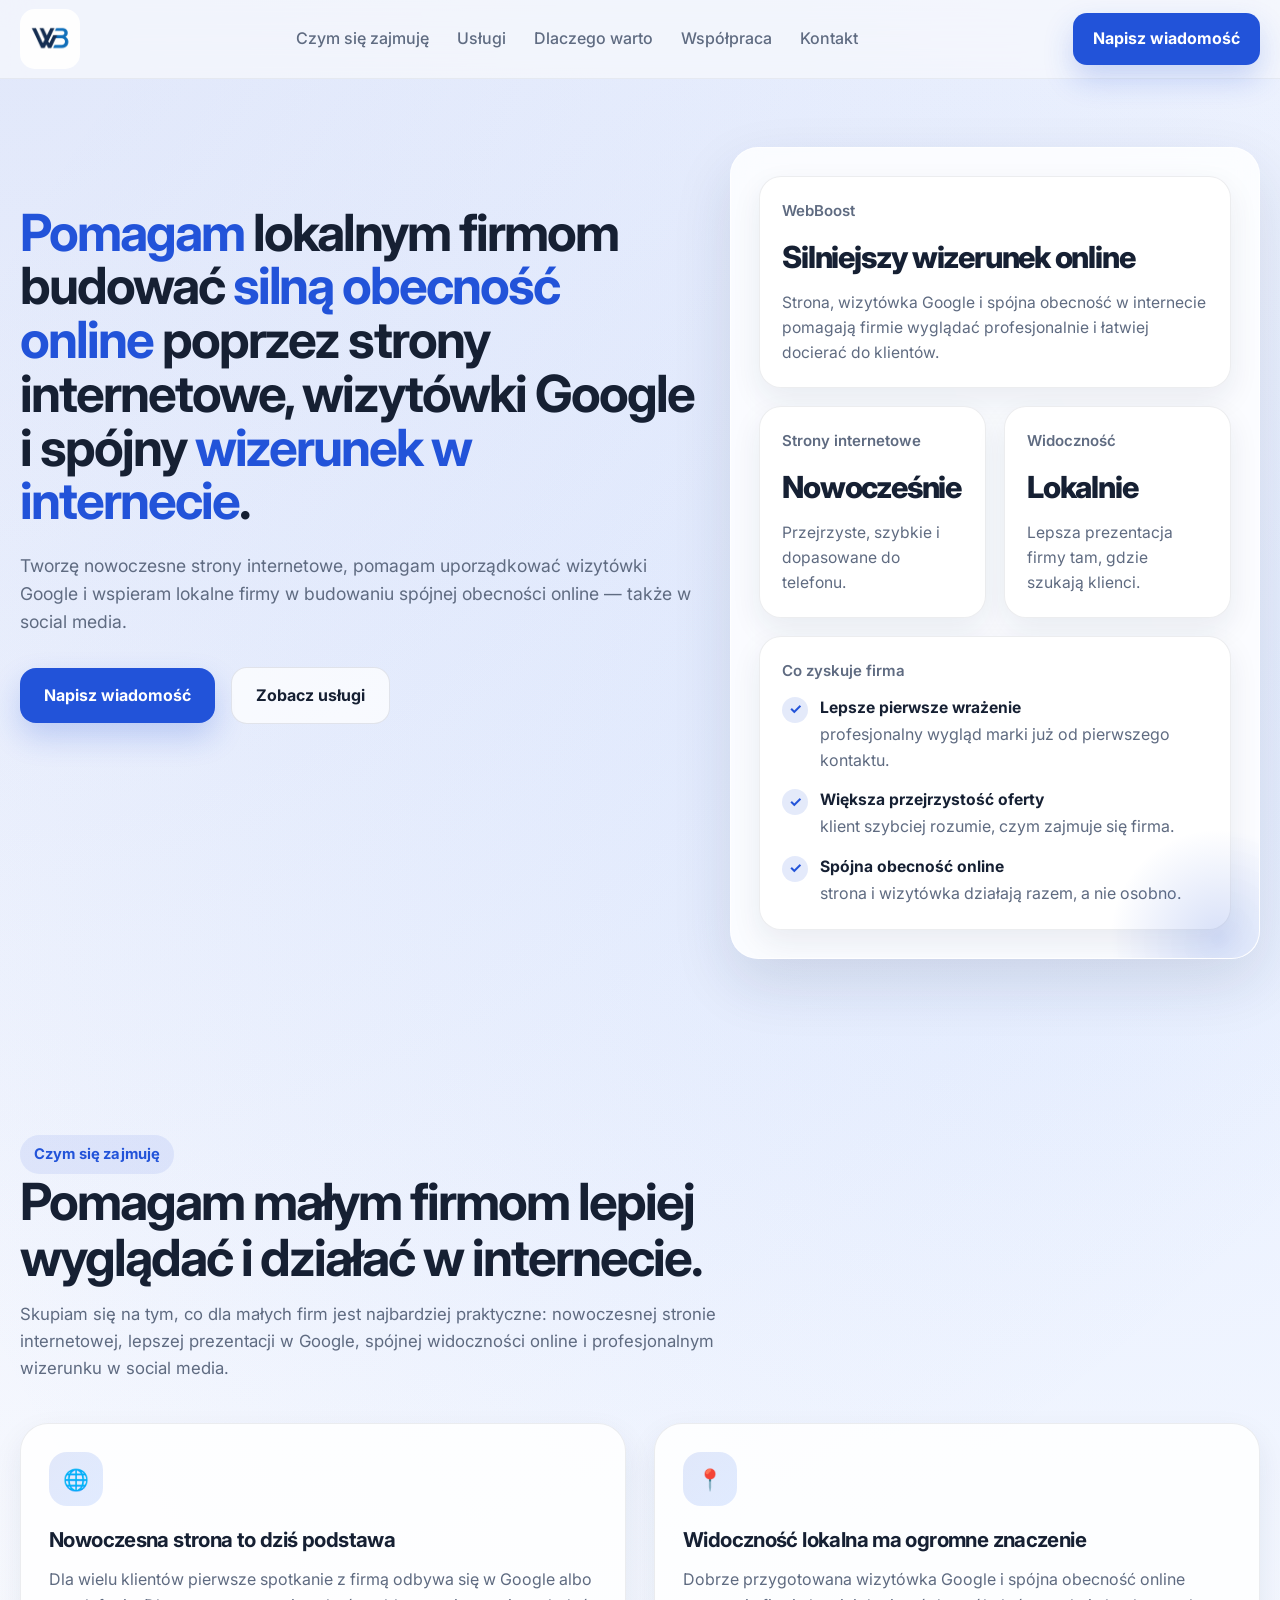
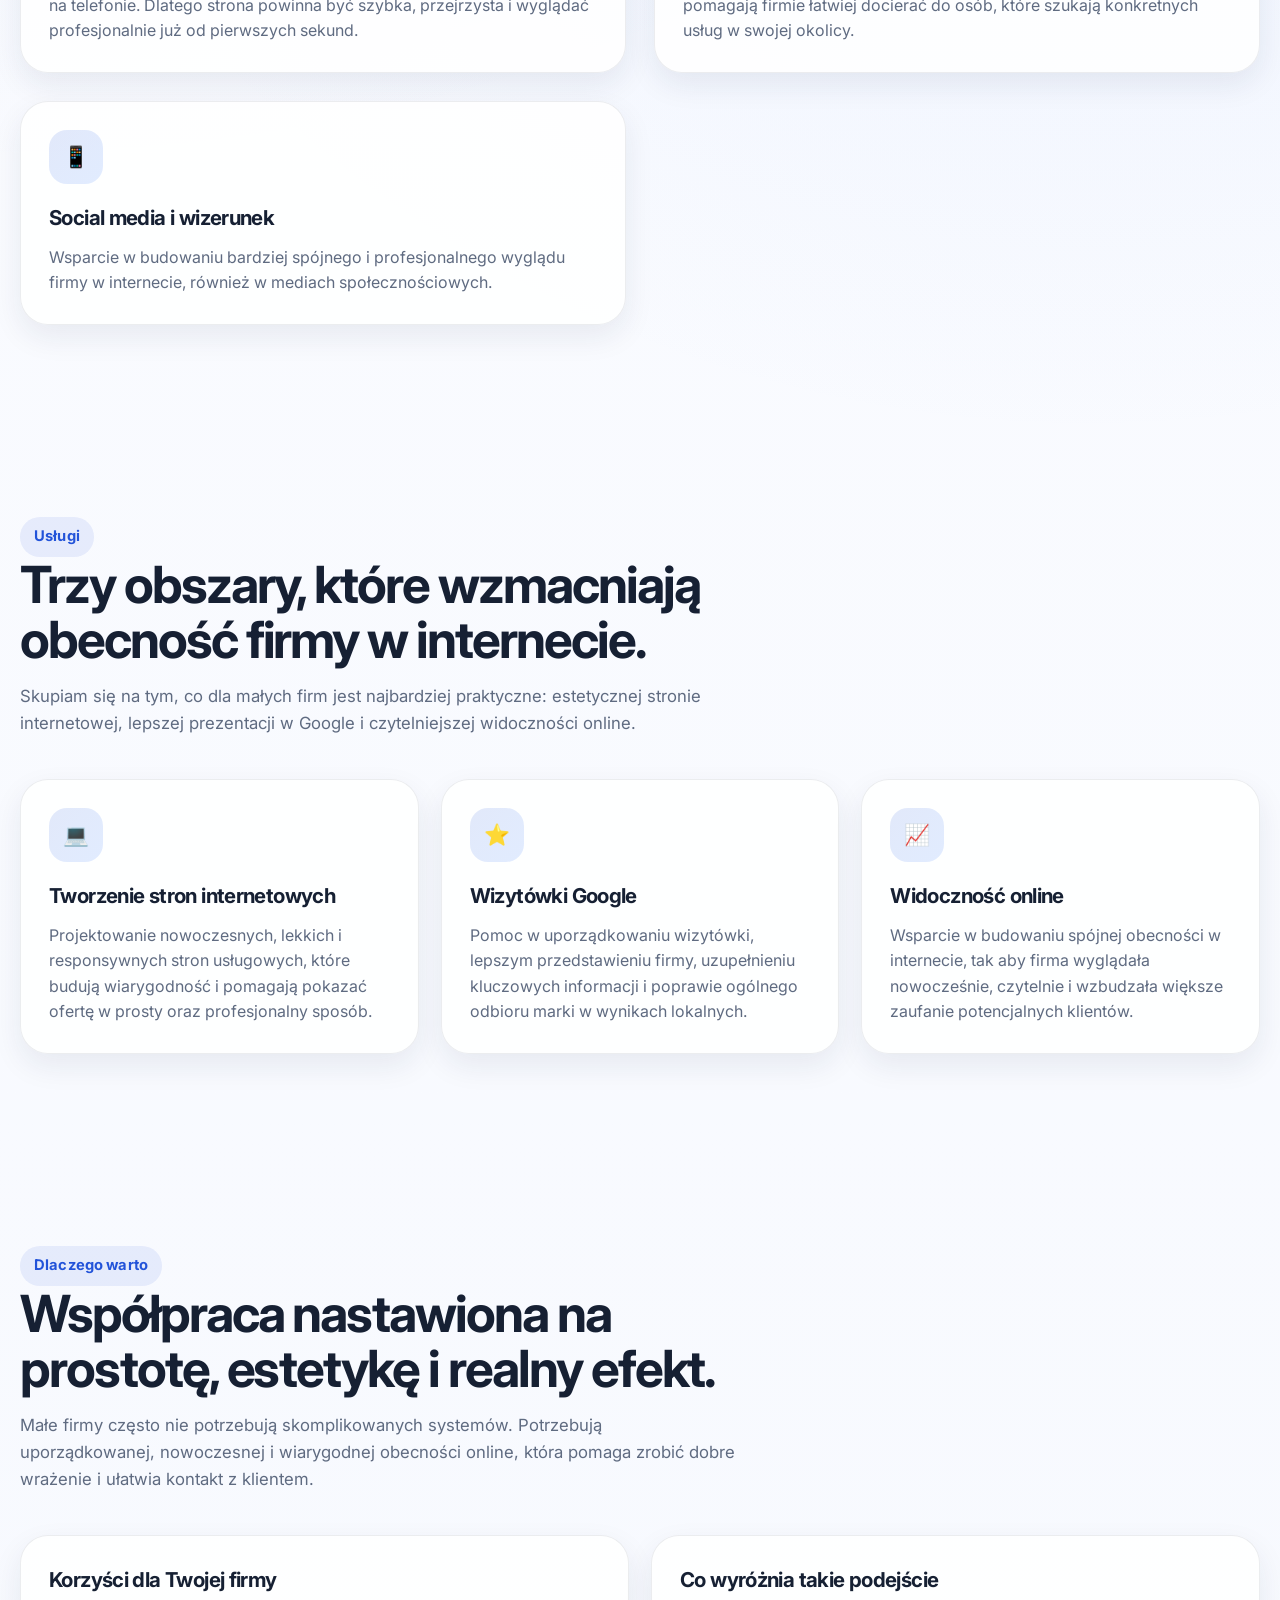
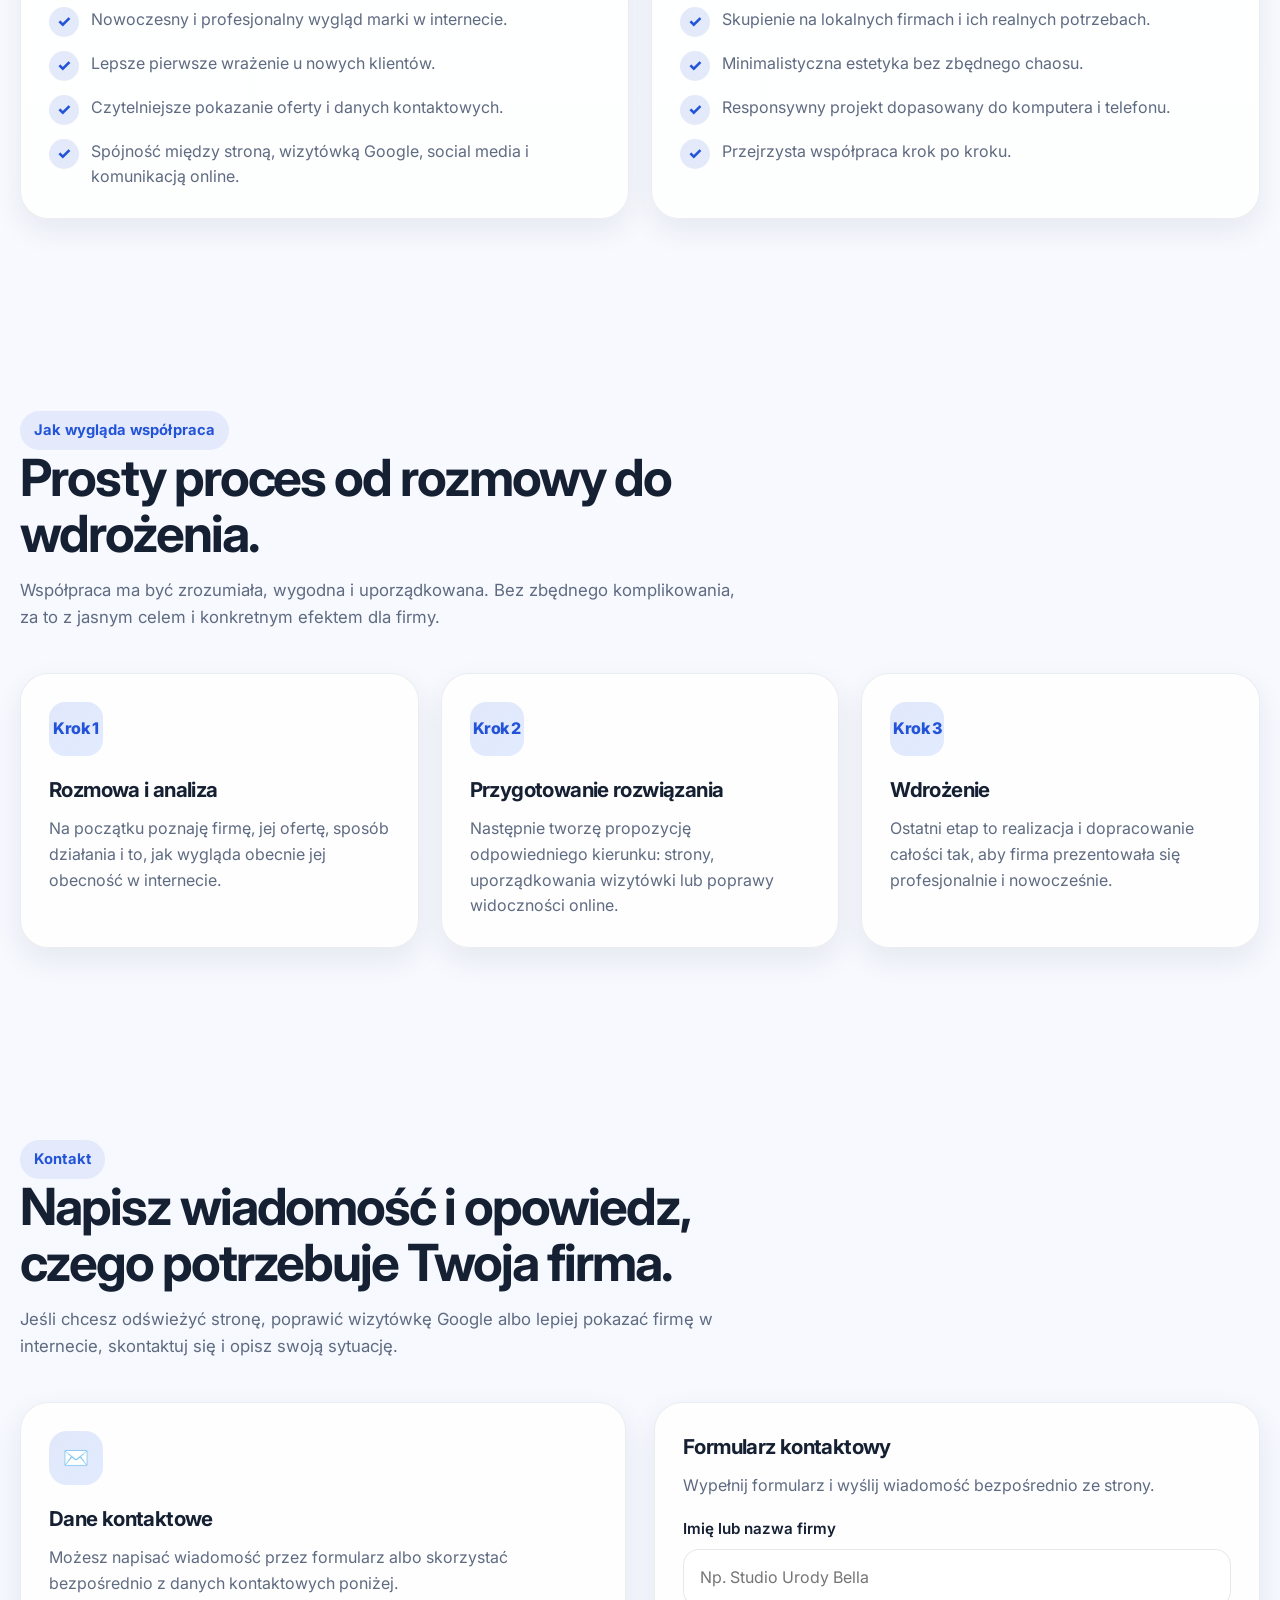
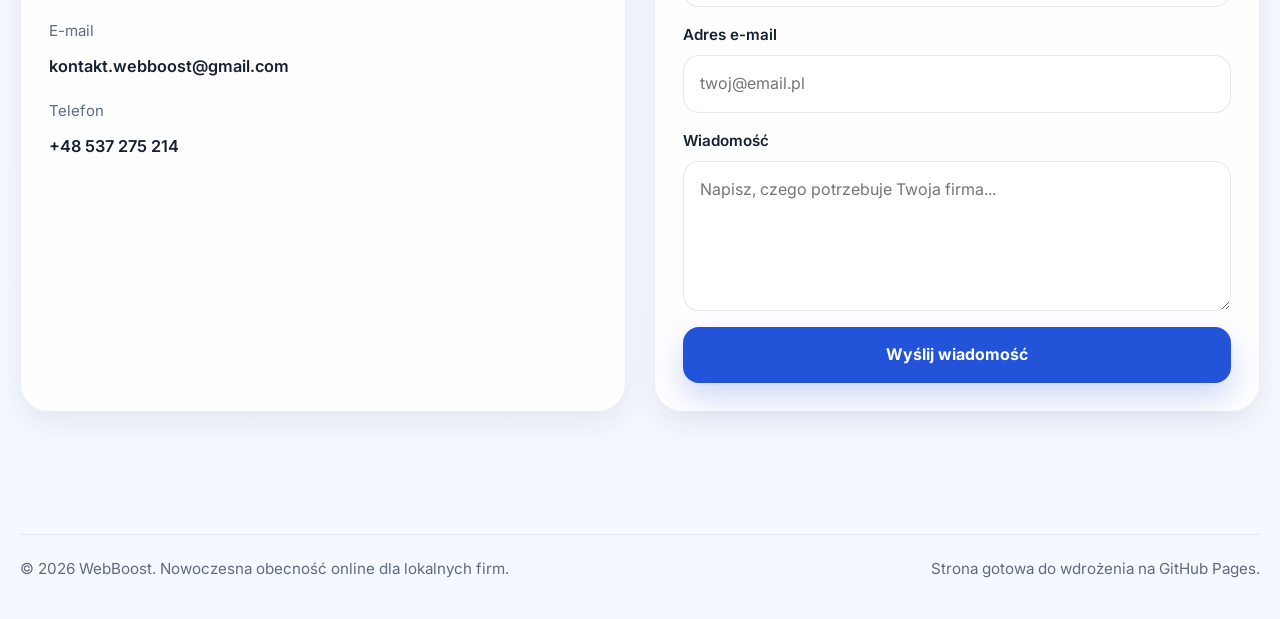
==== index.html @ f1f306ba "Update index.html" ====
<!DOCTYPE html>
<html lang="pl">
<head>
  <meta charset="UTF-8" />
  <meta name="viewport" content="width=device-width, initial-scale=1.0" />
  <title>WebBoost — Strony internetowe i widoczność online</title>
  <meta
    name="description"
    content="WebBoost pomaga lokalnym firmom rozwijać się w internecie poprzez nowoczesne strony internetowe, lepsze wizytówki Google i większą widoczność online."
  />
  <link rel="preconnect" href="https://fonts.googleapis.com" />
  <link rel="preconnect" href="https://fonts.gstatic.com" crossorigin />
  <link
    href="https://fonts.googleapis.com/css2?family=Inter:wght@400;500;600;700;800&display=swap"
    rel="stylesheet"
  />
  <style>
    :root {
      --bg: #f7f9fc;
      --bg-soft: #eef4ff;
      --surface: rgba(255, 255, 255, 0.82);
      --surface-strong: #ffffff;
      --text: #162033;
      --text-soft: #5f6b81;
      --primary: #2253d9;
      --primary-hover: #193fb0;
      --secondary: #e7efff;
      --line: rgba(21, 33, 58, 0.1);
      --shadow: 0 24px 60px rgba(27, 42, 76, 0.12);
      --shadow-soft: 0 12px 30px rgba(27, 42, 76, 0.08);
      --radius-xl: 28px;
      --radius-lg: 22px;
      --radius-md: 16px;
      --container: 1350px;
      --transition: 0.28s ease;
    }

    * {
      box-sizing: border-box;
      margin: 0;
      padding: 0;
    }

    html {
      scroll-behavior: smooth;
    }

    body {
      font-family: "Inter", sans-serif;
      background:
        radial-gradient(circle at top left, rgba(34, 83, 217, 0.12), transparent 32%),
        radial-gradient(circle at 85% 15%, rgba(88, 145, 255, 0.12), transparent 26%),
        linear-gradient(180deg, #fbfcff 0%, #f5f8fe 100%);
      color: var(--text);
      line-height: 1.6;
      overflow-x: hidden;
    }

    img {
      max-width: 100%;
      display: block;
    }

    a {
      text-decoration: none;
      color: inherit;
    }

    button,
    input,
    textarea {
      font: inherit;
    }

    .container {
      width: min(calc(100% - 40px), var(--container));
      margin: 0 auto;
    }

    .section {
      padding: 96px 0;
    }

    .section-header {
      max-width: 760px;
      margin-bottom: 42px;
    }

    .eyebrow {
      display: inline-flex;
      align-items: center;
      gap: 10px;
      padding: 8px 14px;
      border-radius: 999px;
      background: rgba(34, 83, 217, 0.09);
      color: var(--primary);
      font-size: 0.92rem;
      font-weight: 700;
      letter-spacing: 0.01em;
    }

    .section-title {
      font-size: clamp(2rem, 4vw, 3.2rem);
      line-height: 1.08;
      letter-spacing: -0.04em;
      margin-bottom: 16px;
    }

    .section-description {
      font-size: 1.05rem;
      color: var(--text-soft);
      max-width: 720px;
    }

    .site-header {
      position: sticky;
      top: 0;
      z-index: 40;
      backdrop-filter: blur(18px);
      background: rgba(247, 249, 252, 0.72);
      border-bottom: 1px solid rgba(21, 33, 58, 0.06);
    }

    .nav {
      min-height: 78px;
      display: flex;
      align-items: center;
      justify-content: space-between;
      gap: 18px;
    }

    .brand {
      display: inline-flex;
      align-items: center;
      gap: 12px;
      font-weight: 800;
      font-size: 1.08rem;
      letter-spacing: -0.03em;
    }

    .brand-mark {
      width: 42px;
      height: 42px;
      border-radius: 14px;
      display: grid;
      place-items: center;
      color: white;
      background: linear-gradient(135deg, #2253d9, #5e95ff);
      box-shadow: 0 14px 26px rgba(34, 83, 217, 0.24);
      font-weight: 800;
    }

    .nav-links {
      display: flex;
      align-items: center;
      gap: 28px;
      color: var(--text-soft);
      font-weight: 500;
    }

    .nav-links a {
      transition: color var(--transition);
    }

    .nav-links a:hover {
      color: var(--text);
    }

    .nav-cta {
      display: inline-flex;
      align-items: center;
      justify-content: center;
      padding: 13px 20px;
      border-radius: 14px;
      background: var(--primary);
      color: #fff;
      font-weight: 700;
      box-shadow: 0 14px 30px rgba(34, 83, 217, 0.22);
      transition: transform var(--transition), background var(--transition), box-shadow var(--transition);
    }

    .nav-cta:hover,
    .button:hover {
      background: var(--primary-hover);
      transform: translateY(-2px);
      box-shadow: 0 18px 34px rgba(34, 83, 217, 0.25);
    }

    .hero {
      padding: 68px 0 80px;
    }

    .hero-grid {
      display: grid;
      grid-template-columns: 1.12fr 0.88fr;
      gap: 36px;
      align-items: center;
    }

    .hero-card,
    .glass-card {
      background: var(--surface);
      border: 1px solid rgba(255, 255, 255, 0.7);
      backdrop-filter: blur(14px);
      border-radius: var(--radius-xl);
      box-shadow: var(--shadow);
    }

.hero-content {
  padding: 0;
  display: flex;
  flex-direction: column;
  justify-content: center;
  margin-top: -200px;
  position: relative;
  z-index: 2;
}
.hero-content > * {
  margin-bottom: 24px;
}

.hero-content > *:last-child {
  margin-bottom: 0;
}
    .hero-title {
  font-size: clamp(2.2rem, 4vw, 3.8rem);
  line-height: 1.05;
  letter-spacing: -0.04em;
    }

    .hero-text {
      
      font-size: 1.1rem;
      color: var(--text-soft);
      max-width: 700px;
      margin-bottom: 30px;
    }

    .hero-actions {
      display: flex;
      align-items: center;
      gap: 16px;
      flex-wrap: wrap;
    }

    .button {
      display: inline-flex;
      align-items: center;
      justify-content: center;
      padding: 15px 24px;
      border-radius: 16px;
      border: none;
      background: var(--primary);
      color: #fff;
      font-weight: 700;
      cursor: pointer;
      transition: transform var(--transition), background var(--transition), box-shadow var(--transition);
      box-shadow: 0 14px 30px rgba(34, 83, 217, 0.22);
    }

    .button-secondary {
      background: rgba(255, 255, 255, 0.72);
      color: var(--text);
      border: 1px solid var(--line);
      box-shadow: none;
    }

    .button-secondary:hover {
      transform: translateY(-2px);
      border-color: rgba(34, 83, 217, 0.22);
      background: #fff;
    }

    .hero-panel {
      padding: 28px;
      position: relative;
      overflow: hidden;
    }

    .hero-panel::before {
      content: "";
      position: absolute;
      inset: auto -70px -90px auto;
      width: 220px;
      height: 220px;
      background: radial-gradient(circle, rgba(34, 83, 217, 0.18), transparent 70%);
      pointer-events: none;
    }

    .dashboard {
      display: grid;
      gap: 18px;
    }

    .mini-card {
      background: var(--surface-strong);
      border: 1px solid rgba(21, 33, 58, 0.08);
      border-radius: var(--radius-lg);
      padding: 22px;
      box-shadow: var(--shadow-soft);
    }

    .mini-card-title {
      font-size: 0.94rem;
      color: var(--text-soft);
      margin-bottom: 10px;
      font-weight: 600;
    }

    .mini-card-value {
      font-size: 1.9rem;
      font-weight: 800;
      letter-spacing: -0.04em;
      margin-bottom: 8px;
    }

    .mini-card-text {
      color: var(--text-soft);
      font-size: 0.98rem;
    }

    .stats-row {
      display: grid;
      grid-template-columns: repeat(2, minmax(0, 1fr));
      gap: 18px;
    }

    .list {
      display: grid;
      gap: 14px;
      margin-top: 12px;
    }

    .list-item {
      display: flex;
      align-items: flex-start;
      gap: 12px;
      color: var(--text-soft);
    }

    .list-item strong {
      display: block;
      color: var(--text);
      font-size: 0.98rem;
      margin-bottom: 2px;
    }

    .tick {
      flex: 0 0 auto;
      width: 26px;
      height: 26px;
      border-radius: 999px;
      background: rgba(34, 83, 217, 0.12);
      display: grid;
      place-items: center;
      color: var(--primary);
      font-size: 0.92rem;
      font-weight: 700;
      margin-top: 2px;
    }

    .about-grid,
    .contact-grid {
      display: grid;
      grid-template-columns: repeat(2, minmax(0, 1fr));
      gap: 28px;
      align-items: stretch;
    }

    .info-card,
    .contact-card,
    .form-card,
    .step-card,
    .service-card,
    .benefit-card {
      background: rgba(255, 255, 255, 0.84);
      border: 1px solid rgba(21, 33, 58, 0.08);
      border-radius: var(--radius-xl);
      padding: 28px;
      box-shadow: var(--shadow-soft);
      transition: transform var(--transition), box-shadow var(--transition), border-color var(--transition);
    }

    .service-card:hover,
    .benefit-card:hover,
    .step-card:hover,
    .info-card:hover,
    .contact-card:hover,
    .form-card:hover {
      transform: translateY(-6px);
      box-shadow: var(--shadow);
      border-color: rgba(34, 83, 217, 0.14);
    }

    .card-title {
      font-size: 1.28rem;
      font-weight: 700;
      letter-spacing: -0.03em;
      margin-bottom: 10px;
    }

    .card-text {
      color: var(--text-soft);
      font-size: 1rem;
    }

    .services-grid,
    .benefits-grid,
    .steps-grid {
      display: grid;
      gap: 22px;
    }

    .services-grid {
      grid-template-columns: repeat(3, minmax(0, 1fr));
    }

    .benefits-grid {
      grid-template-columns: repeat(2, minmax(0, 1fr));
    }

    .steps-grid {
      grid-template-columns: repeat(3, minmax(0, 1fr));
    }

    .icon-badge,
    .step-number {
      width: 54px;
      height: 54px;
      border-radius: 18px;
      display: grid;
      place-items: center;
      margin-bottom: 18px;
      font-size: 1.3rem;
      font-weight: 800;
      color: var(--primary);
      background: linear-gradient(135deg, rgba(34, 83, 217, 0.13), rgba(94, 149, 255, 0.18));
    }

    .step-number {
      border-radius: 16px;
      font-size: 1rem;
      letter-spacing: -0.03em;
    }

    .benefit-list {
      display: grid;
      gap: 14px;
    }

    .benefit-item {
      display: flex;
      gap: 12px;
      align-items: flex-start;
      color: var(--text-soft);
    }

    .benefit-item span {
      width: 30px;
      height: 30px;
      flex: 0 0 auto;
      border-radius: 999px;
      display: grid;
      place-items: center;
      background: rgba(34, 83, 217, 0.12);
      color: var(--primary);
      font-weight: 800;
    }

    .contact-card p + p {
      margin-top: 10px;
    }

    .contact-label {
      color: var(--text-soft);
      font-size: 0.94rem;
      margin-bottom: 4px;
    }

    .contact-value {
      font-size: 1.02rem;
      font-weight: 600;
      word-break: break-word;
    }

    .contact-form {
      display: grid;
      gap: 16px;
      margin-top: 8px;
    }

    .field {
      display: grid;
      gap: 8px;
    }

    .field label {
      font-size: 0.95rem;
      font-weight: 600;
      color: var(--text);
    }

    .field input,
    .field textarea {
      width: 100%;
      border: 1px solid rgba(21, 33, 58, 0.1);
      background: rgba(255, 255, 255, 0.94);
      border-radius: 16px;
      padding: 15px 16px;
      color: var(--text);
      outline: none;
      transition: border-color var(--transition), box-shadow var(--transition), transform var(--transition);
    }

    .field input:focus,
    .field textarea:focus {
      border-color: rgba(34, 83, 217, 0.45);
      box-shadow: 0 0 0 4px rgba(34, 83, 217, 0.1);
    }

    .field textarea {
      min-height: 150px;
      resize: vertical;
    }

    .footer {
      padding: 26px 0 38px;
      color: var(--text-soft);
      font-size: 0.95rem;
    }

    .footer-inner {
      padding-top: 22px;
      border-top: 1px solid rgba(21, 33, 58, 0.08);
      display: flex;
      justify-content: space-between;
      gap: 16px;
      flex-wrap: wrap;
    }

    .reveal {
      opacity: 0;
      transform: translateY(24px);
      transition: opacity 0.7s ease, transform 0.7s ease;
    }

    .reveal.is-visible {
      opacity: 1;
      transform: translateY(0);
    }

    @media (max-width: 1080px) {
      .hero-grid,
      .about-grid,
      .contact-grid,
      .services-grid,
      .benefits-grid,
      .services-grid {
  grid-template-columns: repeat(4, minmax(0, 1fr));
}
      .steps-grid {
        grid-template-columns: 1fr;
      }

      .hero-content {
        padding-right: 0;
      }

      .hero {
        padding-top: 42px;
      }
    }

    @media (max-width: 820px) {
      .section {
        padding: 76px 0;
      }

      .nav {
        min-height: auto;
        padding: 18px 0;
        flex-wrap: wrap;
      }

      .nav-links {
        width: 100%;
        justify-content: center;
        gap: 16px;
        flex-wrap: wrap;
        font-size: 0.95rem;
      }

      .nav-cta {
        width: 100%;
      }

      .stats-row {
        grid-template-columns: 1fr;
      }

      .hero-title {
        font-size: clamp(2.4rem, 10vw, 3.5rem);
      }
    }
.accent-word {
  color: var(--primary);
}
  @media (max-width: 820px) {
  .section {
    padding: 76px 0;
  }

  .site-header {
    backdrop-filter: blur(14px);
    background: rgba(247, 249, 252, 0.9);
  }

  .nav {
    min-height: 64px;
    padding: 10px 0;
    flex-wrap: nowrap;
  }

  .brand {
    font-size: 1rem;
  }

  .brand-mark {
    width: 38px;
    height: 38px;
    border-radius: 12px;
  }

  .nav-links {
    display: none;
  }

  .nav-cta {
    width: auto;
    padding: 10px 14px;
    font-size: 0.92rem;
    border-radius: 12px;
    white-space: nowrap;
  }

  .hero {
    padding-top: 28px;
  }

  .hero-content {
    margin-top: 0;
    padding-top: 0;
  }

  .stats-row {
    grid-template-columns: 1fr;
  }

  .hero-title {
    font-size: clamp(2.2rem, 9vw, 3.2rem);
    line-height: 1.1;
  }

    }
   @media (max-width: 560px) {
  .container {
    width: min(calc(100% - 24px), var(--container));
  }

  .section {
    padding: 64px 0;
  }

  .site-header {
    position: sticky;
    top: 0;
  }

  .nav {
    min-height: 58px;
    padding: 8px 0;
  }

  .brand span:last-child {
    font-size: 0.98rem;
  }

  .nav-cta {
    padding: 9px 12px;
    font-size: 0.88rem;
  }

  .hero {
    padding-top: 32px;
  }

  .hero-content {
    margin-top: 0;
    padding-top: 0;
  }

  .hero-title {
    margin-top: 0;
  }

  .hero-actions {
    flex-direction: column;
    align-items: stretch;
  }

  .button,
  .button-secondary {
    width: 100%;
  }

  .hero-panel,
  .service-card,
  .benefit-card,
  .step-card,
  .info-card,
  .contact-card,
  .form-card {
    padding: 22px;
  }

  .section-title {
    font-size: 1.8rem;
  }

  .hero-text {
    font-size: 1rem;
  }

  .accent-word {
    color: #2253D9;
  }
}
.brand-logo{
  border-radius: 15px;
  height:60px;
  width:auto;
  display:block;
}
  </style>
</head>
<body>
  <header class="site-header">
    <div class="container nav">
      <a href="#top" class="brand" aria-label="WebBoost strona główna">
  <img src="LOGOSSS.png" alt="WebBoost logo" class="brand-logo">
</a>

      <nav class="nav-links" aria-label="Główna nawigacja">
        <a href="#o-mnie">Czym się zajmuję</a>
        <a href="#uslugi">Usługi</a>
        <a href="#dlaczego">Dlaczego warto</a>
        <a href="#wspolpraca">Współpraca</a>
        <a href="#kontakt">Kontakt</a>
      </nav>

      <a href="#kontakt" class="nav-cta">Napisz wiadomość</a>
    </div>
  </header>

  <main id="top">
    <section class="hero">
      <div class="container hero-grid">
        <div class="hero-content reveal">
          <h1 class="hero-title">
  <h1 class="hero-title">
  <span class="accent-word">Pomagam</span> lokalnym firmom budować
  <span class="accent-word">silną obecność online</span> poprzez strony internetowe,
  wizytówki Google i spójny <span class="accent-word">wizerunek w internecie</span>.
</h1>
         <p class="hero-text">
  Tworzę nowoczesne strony internetowe, pomagam uporządkować wizytówki Google i wspieram lokalne firmy w budowaniu spójnej obecności online — także w social media.
</p>
          <div class="hero-actions">
            <a href="#kontakt" class="button">Napisz wiadomość</a>
            <a href="#uslugi" class="button button-secondary">Zobacz usługi</a>
          </div>
        </div>

        <div class="hero-card hero-panel reveal">
          <div class="dashboard">
            <div class="mini-card">
              <div class="mini-card-title">WebBoost</div>
              <div class="mini-card-value">Silniejszy wizerunek online</div>
              <p class="mini-card-text">
                Strona, wizytówka Google i spójna obecność w internecie pomagają firmie wyglądać profesjonalnie i łatwiej docierać do klientów.
              </p>
            </div>

            <div class="stats-row">
              <div class="mini-card">
                <div class="mini-card-title">Strony internetowe</div>
                <div class="mini-card-value">Nowocześnie</div>
                <p class="mini-card-text">Przejrzyste, szybkie i dopasowane do telefonu.</p>
              </div>

              <div class="mini-card">
                <div class="mini-card-title">Widoczność</div>
                <div class="mini-card-value">Lokalnie</div>
                <p class="mini-card-text">Lepsza prezentacja firmy tam, gdzie szukają klienci.</p>
              </div>
            </div>

            <div class="mini-card">
              <div class="mini-card-title">Co zyskuje firma</div>
              <div class="list">
                <div class="list-item">
                  <div class="tick">✓</div>
                  <div>
                    <strong>Lepsze pierwsze wrażenie</strong>
                    profesjonalny wygląd marki już od pierwszego kontaktu.
                  </div>
                </div>
                <div class="list-item">
                  <div class="tick">✓</div>
                  <div>
                    <strong>Większa przejrzystość oferty</strong>
                    klient szybciej rozumie, czym zajmuje się firma.
                  </div>
                </div>
                <div class="list-item">
                  <div class="tick">✓</div>
                  <div>
                    <strong>Spójna obecność online</strong>
                    strona i wizytówka działają razem, a nie osobno.
                  </div>
                </div>
              </div>
            </div>
          </div>
        </div>
      </div>
    </section>

    <section class="section" id="o-mnie">
      <div class="container">
        <div class="section-header reveal">
          <div class="eyebrow">Czym się zajmuję</div>
          <h2 class="section-title">Pomagam małym firmom lepiej wyglądać i działać w internecie.</h2>
         <p class="section-description">
  Skupiam się na tym, co dla małych firm jest najbardziej praktyczne: nowoczesnej stronie internetowej, lepszej prezentacji w Google, spójnej widoczności online i profesjonalnym wizerunku w social media.
</p>
        </div>

        <div class="about-grid">
          <article class="info-card reveal">
            <div class="icon-badge">🌐</div>
            <h3 class="card-title">Nowoczesna strona to dziś podstawa</h3>
            <p class="card-text">
              Dla wielu klientów pierwsze spotkanie z firmą odbywa się w Google albo na telefonie. Dlatego strona powinna być szybka, przejrzysta i wyglądać profesjonalnie już od pierwszych sekund.
            </p>
          </article>

          <article class="info-card reveal">
            <div class="icon-badge">📍</div>
            <h3 class="card-title">Widoczność lokalna ma ogromne znaczenie</h3>
            <p class="card-text">
              Dobrze przygotowana wizytówka Google i spójna obecność online pomagają firmie łatwiej docierać do osób, które szukają konkretnych usług w swojej okolicy.
            </p>
          </article>
          <article class="service-card reveal">
  <div class="icon-badge">📱</div>
  <h3 class="card-title">Social media i wizerunek</h3>
  <p class="card-text">
    Wsparcie w budowaniu bardziej spójnego i profesjonalnego wyglądu firmy w internecie, również w mediach społecznościowych.
  </p>
</article>
        </div>
      </div>
    </section>

    <section class="section" id="uslugi">
      <div class="container">
        <div class="section-header reveal">
          <div class="eyebrow">Usługi</div>
          <h2 class="section-title">Trzy obszary, które wzmacniają obecność firmy w internecie.</h2>
          <p class="section-description">
            Skupiam się na tym, co dla małych firm jest najbardziej praktyczne: estetycznej stronie internetowej, lepszej prezentacji w Google i czytelniejszej widoczności online.
          </p>
        </div>

        <div class="services-grid">
          <article class="service-card reveal">
            <div class="icon-badge">💻</div>
            <h3 class="card-title">Tworzenie stron internetowych</h3>
            <p class="card-text">
              Projektowanie nowoczesnych, lekkich i responsywnych stron usługowych, które budują wiarygodność i pomagają pokazać ofertę w prosty oraz profesjonalny sposób.
            </p>
          </article>

          <article class="service-card reveal">
            <div class="icon-badge">⭐</div>
            <h3 class="card-title">Wizytówki Google</h3>
            <p class="card-text">
              Pomoc w uporządkowaniu wizytówki, lepszym przedstawieniu firmy, uzupełnieniu kluczowych informacji i poprawie ogólnego odbioru marki w wynikach lokalnych.
            </p>
          </article>

          <article class="service-card reveal">
            <div class="icon-badge">📈</div>
            <h3 class="card-title">Widoczność online</h3>
            <p class="card-text">
              Wsparcie w budowaniu spójnej obecności w internecie, tak aby firma wyglądała nowocześnie, czytelnie i wzbudzała większe zaufanie potencjalnych klientów.
            </p>
          </article>
        </div>
      </div>
    </section>

    <section class="section" id="dlaczego">
      <div class="container">
        <div class="section-header reveal">
          <div class="eyebrow">Dlaczego warto</div>
          <h2 class="section-title">Współpraca nastawiona na prostotę, estetykę i realny efekt.</h2>
          <p class="section-description">
            Małe firmy często nie potrzebują skomplikowanych systemów. Potrzebują uporządkowanej, nowoczesnej i wiarygodnej obecności online, która pomaga zrobić dobre wrażenie i ułatwia kontakt z klientem.
          </p>
        </div>

        <div class="benefits-grid">
          <article class="benefit-card reveal">
            <h3 class="card-title">Korzyści dla Twojej firmy</h3>
            <div class="benefit-list">
              <div class="benefit-item"><span>✓</span><p>Nowoczesny i profesjonalny wygląd marki w internecie.</p></div>
              <div class="benefit-item"><span>✓</span><p>Lepsze pierwsze wrażenie u nowych klientów.</p></div>
              <div class="benefit-item"><span>✓</span><p>Czytelniejsze pokazanie oferty i danych kontaktowych.</p></div>
              <div class="benefit-item"><span>✓</span><p>Spójność między stroną, wizytówką Google, social media i komunikacją online.</p></div>
            </div>
          </article>

          <article class="benefit-card reveal">
            <h3 class="card-title">Co wyróżnia takie podejście</h3>
            <div class="benefit-list">
              <div class="benefit-item"><span>✓</span><p>Skupienie na lokalnych firmach i ich realnych potrzebach.</p></div>
              <div class="benefit-item"><span>✓</span><p>Minimalistyczna estetyka bez zbędnego chaosu.</p></div>
              <div class="benefit-item"><span>✓</span><p>Responsywny projekt dopasowany do komputera i telefonu.</p></div>
              <div class="benefit-item"><span>✓</span><p>Przejrzysta współpraca krok po kroku.</p></div>
            </div>
          </article>
        </div>
      </div>
    </section>

    <section class="section" id="wspolpraca">
      <div class="container">
        <div class="section-header reveal">
          <div class="eyebrow">Jak wygląda współpraca</div>
          <h2 class="section-title">Prosty proces od rozmowy do wdrożenia.</h2>
          <p class="section-description">
            Współpraca ma być zrozumiała, wygodna i uporządkowana. Bez zbędnego komplikowania, za to z jasnym celem i konkretnym efektem dla firmy.
          </p>
        </div>

        <div class="steps-grid">
          <article class="step-card reveal">
            <div class="step-number">Krok 1</div>
            <h3 class="card-title">Rozmowa i analiza</h3>
            <p class="card-text">
              Na początku poznaję firmę, jej ofertę, sposób działania i to, jak wygląda obecnie jej obecność w internecie.
            </p>
          </article>

          <article class="step-card reveal">
            <div class="step-number">Krok 2</div>
            <h3 class="card-title">Przygotowanie rozwiązania</h3>
            <p class="card-text">
              Następnie tworzę propozycję odpowiedniego kierunku: strony, uporządkowania wizytówki lub poprawy widoczności online.
            </p>
          </article>

          <article class="step-card reveal">
            <div class="step-number">Krok 3</div>
            <h3 class="card-title">Wdrożenie</h3>
            <p class="card-text">
              Ostatni etap to realizacja i dopracowanie całości tak, aby firma prezentowała się profesjonalnie i nowocześnie.
            </p>
          </article>
        </div>
      </div>
    </section>

    <section class="section" id="kontakt">
      <div class="container">
        <div class="section-header reveal">
          <div class="eyebrow">Kontakt</div>
          <h2 class="section-title">Napisz wiadomość i opowiedz, czego potrzebuje Twoja firma.</h2>
          <p class="section-description">
            Jeśli chcesz odświeżyć stronę, poprawić wizytówkę Google albo lepiej pokazać firmę w internecie, skontaktuj się i opisz swoją sytuację.
          </p>
        </div>

        <div class="contact-grid">
          <aside class="contact-card reveal">
            <div class="icon-badge">✉️</div>
            <h3 class="card-title">Dane kontaktowe</h3>
            <p class="card-text" style="margin-bottom: 22px;">
              Możesz napisać wiadomość przez formularz albo skorzystać bezpośrednio z danych kontaktowych poniżej.
            </p>

            <p class="contact-label">E-mail</p>
            <p class="contact-value"><a href="mailto:kontakt.webboost@gmail.com">kontakt.webboost@gmail.com</a></p>

            <p class="contact-label" style="margin-top: 20px;">Telefon</p>
            <p class="contact-value"><a href="tel:+48000000000">+48 537 275 214</a></p>
          </aside>

         <div class="form-card reveal">
  <h3 class="card-title">Formularz kontaktowy</h3>
  <p class="card-text" style="margin-bottom: 18px;">
    Wypełnij formularz i wyślij wiadomość bezpośrednio ze strony.
  </p>

  <form
    class="contact-form"
    id="contactForm"
    action="https://formspree.io/f/mykndgko"
    method="POST"
  >
    <div class="field">
      <label for="name">Imię lub nazwa firmy</label>
      <input type="text" id="name" name="name" placeholder="Np. Studio Urody Bella" required />
    </div>

    <div class="field">
      <label for="email">Adres e-mail</label>
      <input type="email" id="email" name="email" placeholder="twoj@email.pl" required />
    </div>

    <div class="field">
      <label for="message">Wiadomość</label>
      <textarea id="message" name="message" placeholder="Napisz, czego potrzebuje Twoja firma..." required></textarea>
    </div>

    <input type="hidden" name="_subject" value="Nowa wiadomość ze strony WebBoost" />

    <button type="submit" class="button">Wyślij wiadomość</button>
  </form>
</div>
        </div>
      </div>
    </section>
  </main>

  <footer class="footer">
    <div class="container footer-inner">
      <p>© 2026 WebBoost. Nowoczesna obecność online dla lokalnych firm.</p>
      <p>Strona gotowa do wdrożenia na GitHub Pages.</p>
    </div>
  </footer>

<script>
  const revealElements = document.querySelectorAll('.reveal');

  const observer = new IntersectionObserver((entries) => {
    entries.forEach((entry) => {
      if (entry.isIntersecting) {
        entry.target.classList.add('is-visible');
        observer.unobserve(entry.target);
      }
    });
  }, { threshold: 0.12 });

  revealElements.forEach((element) => observer.observe(element));

  const emailInput = document.getElementById('email');
  const replytoHidden = document.getElementById('replyto-hidden');

  emailInput.addEventListener('input', () => {
    replytoHidden.value = emailInput.value.trim();
  });
</script>
</body>
</html>
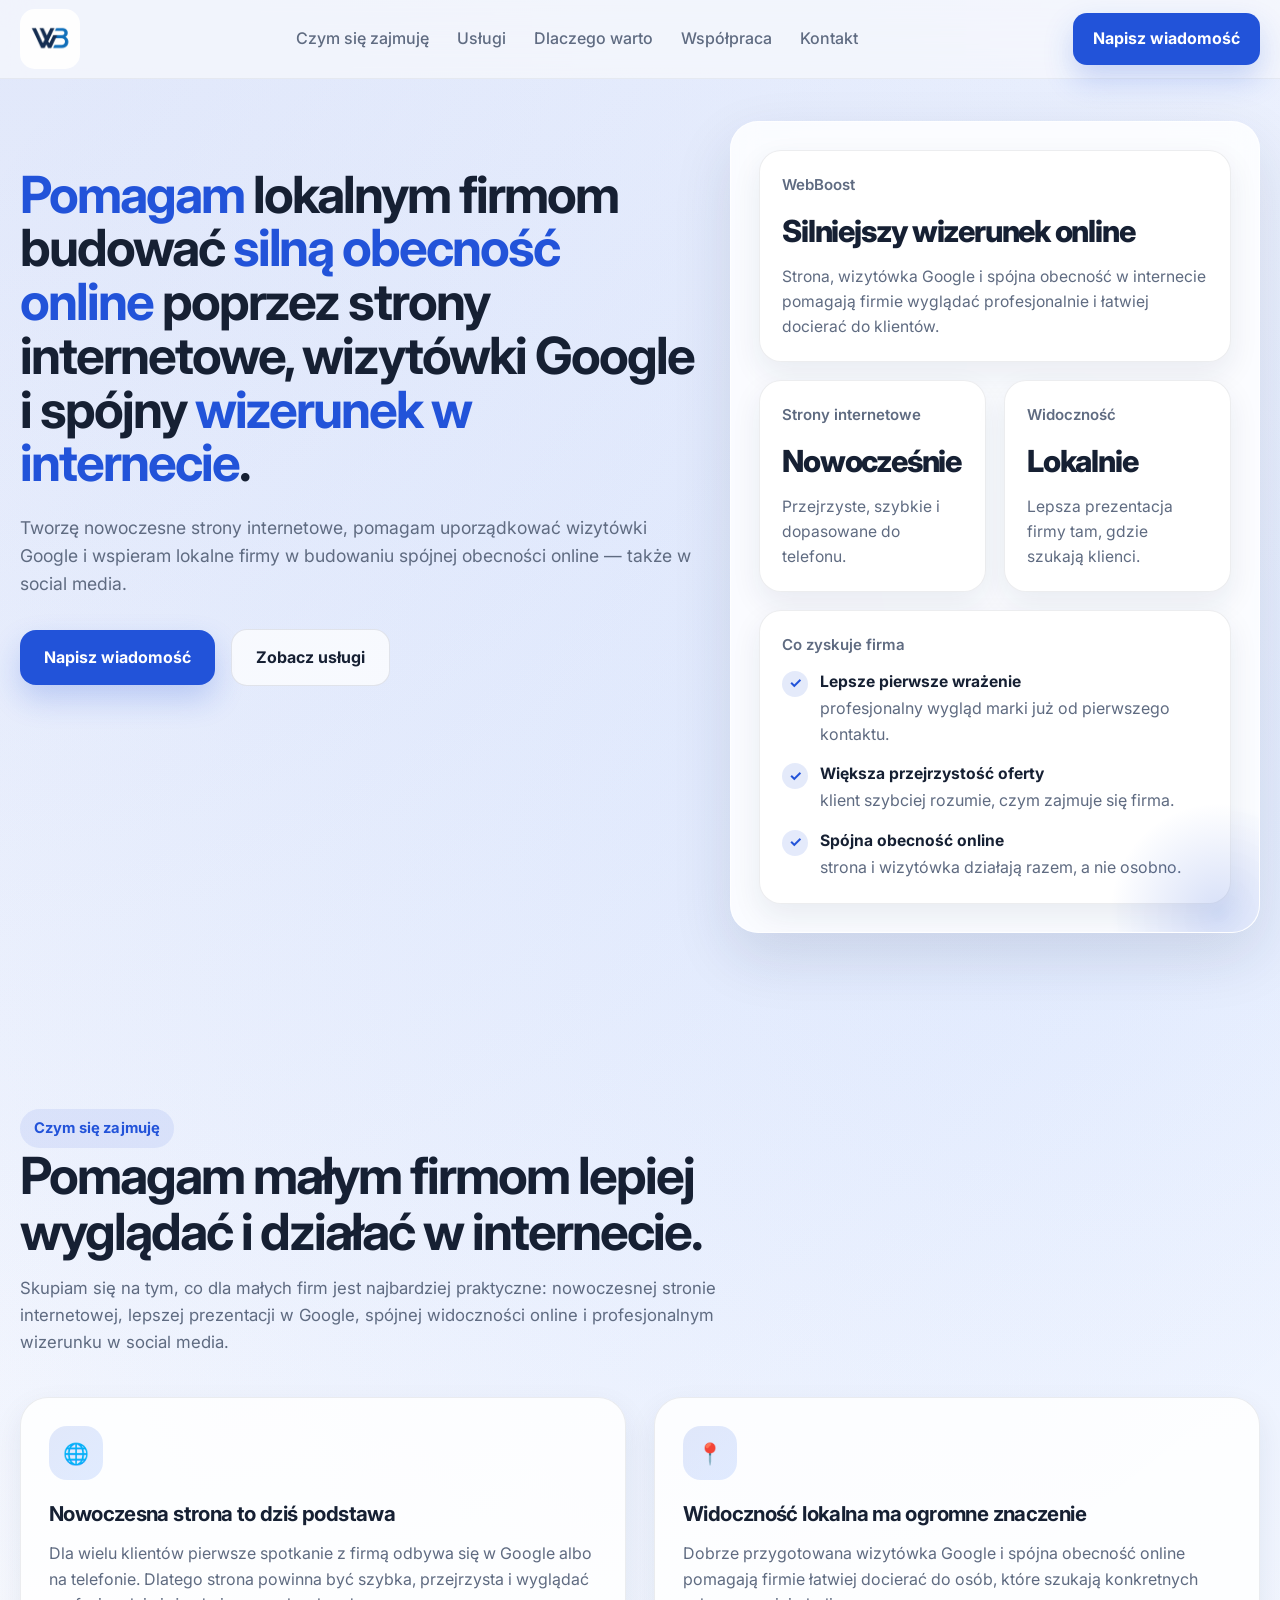
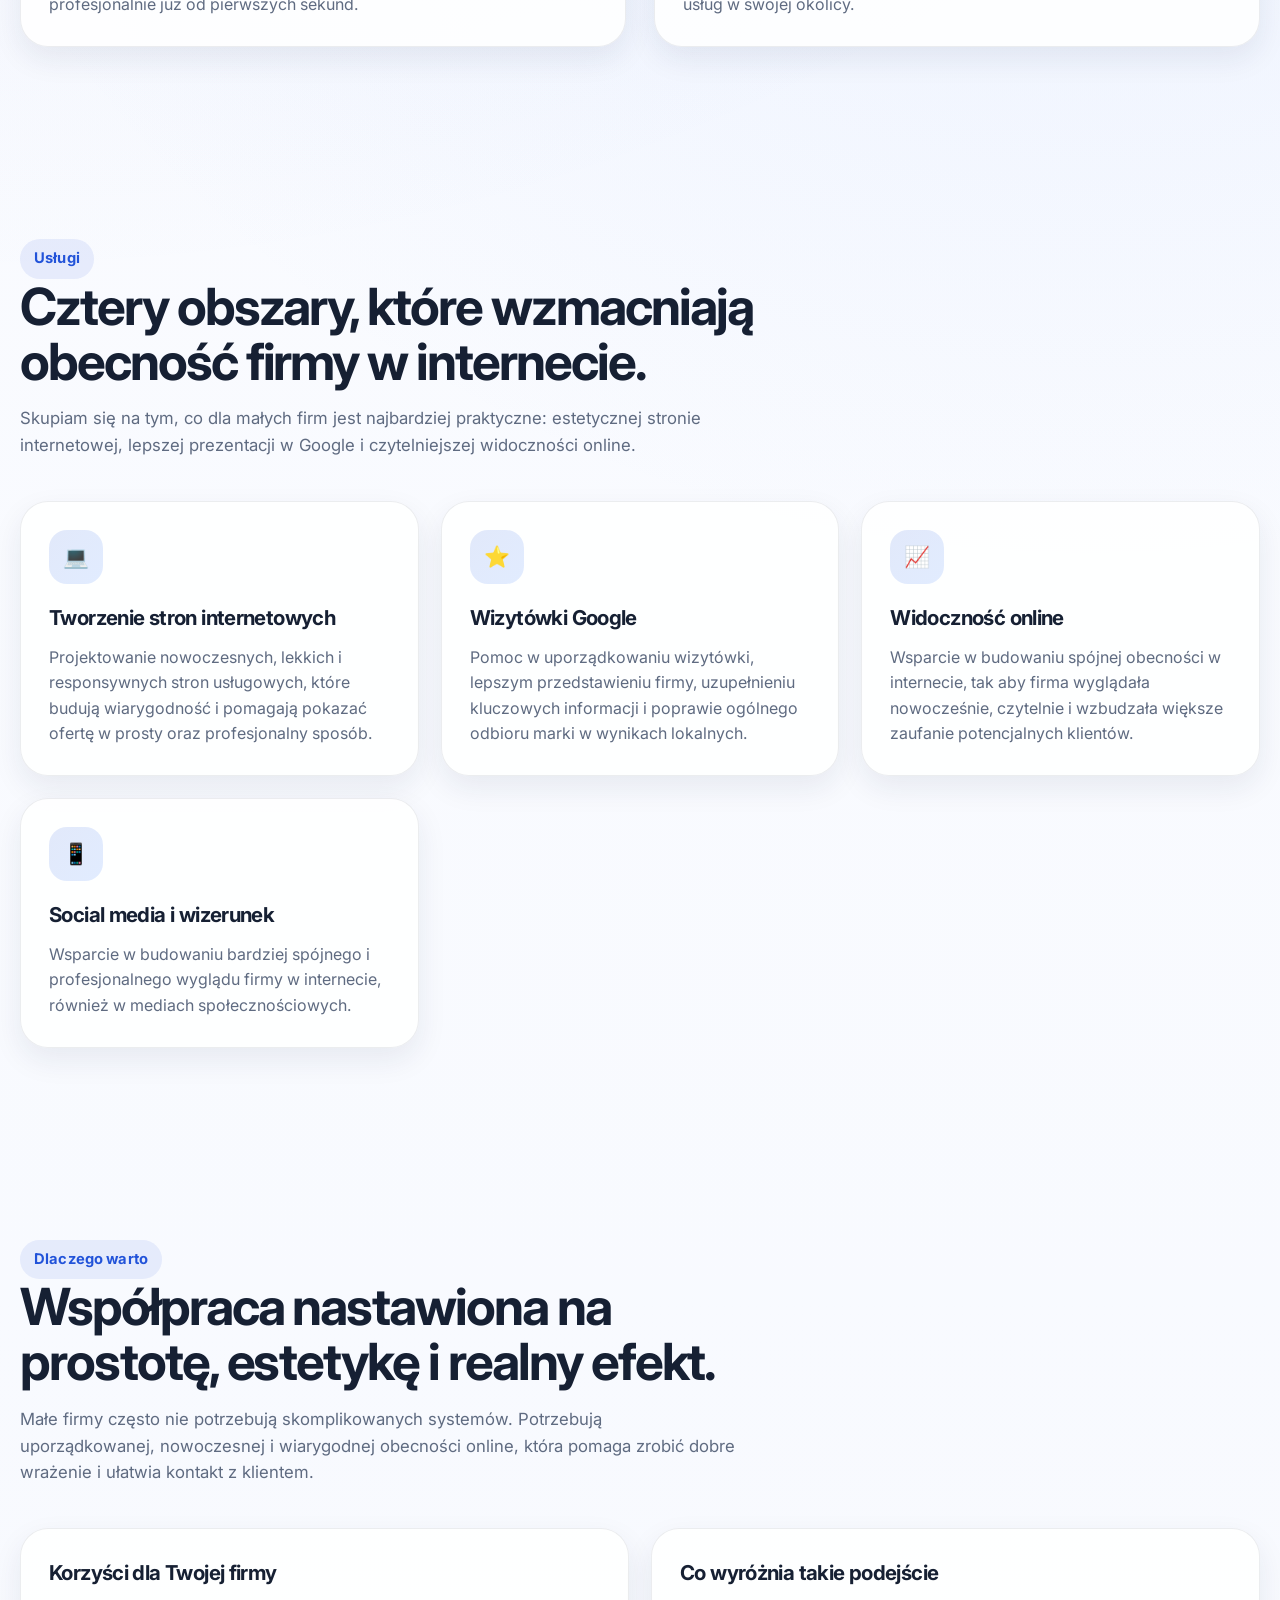
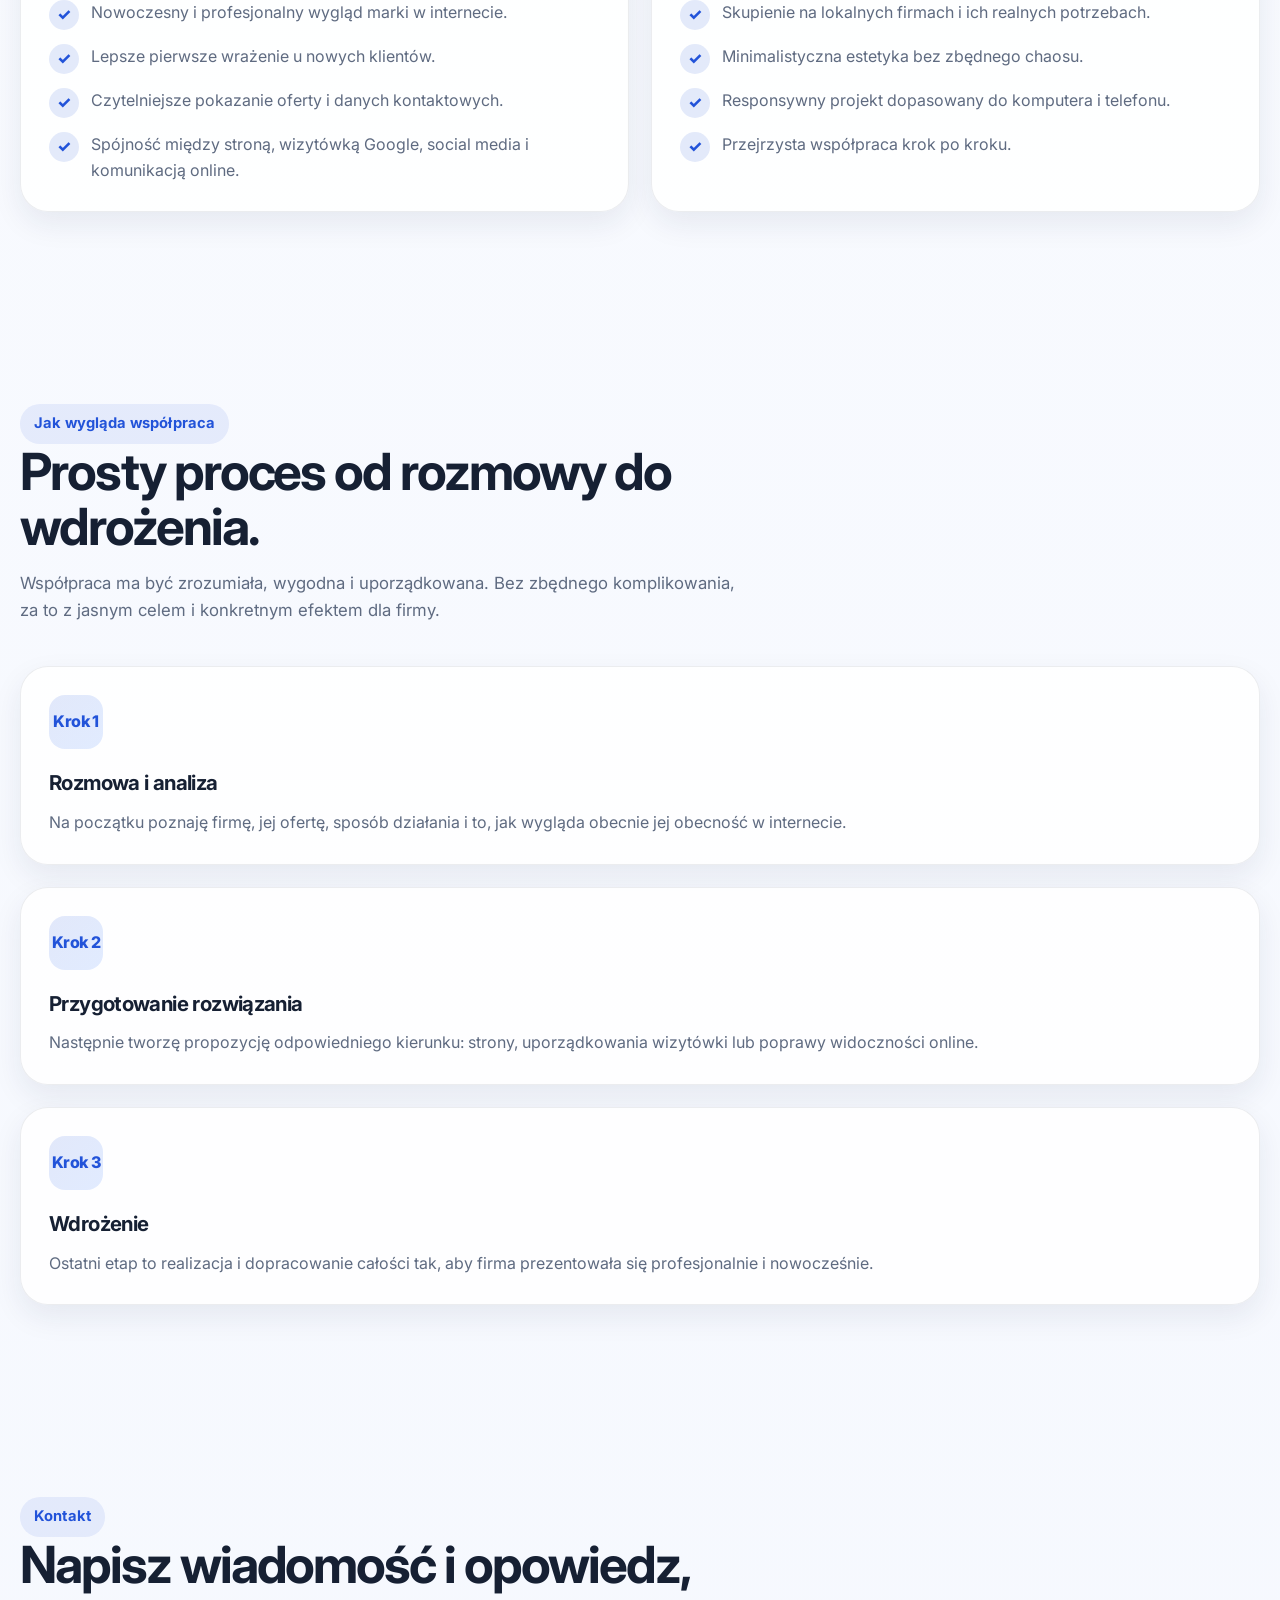
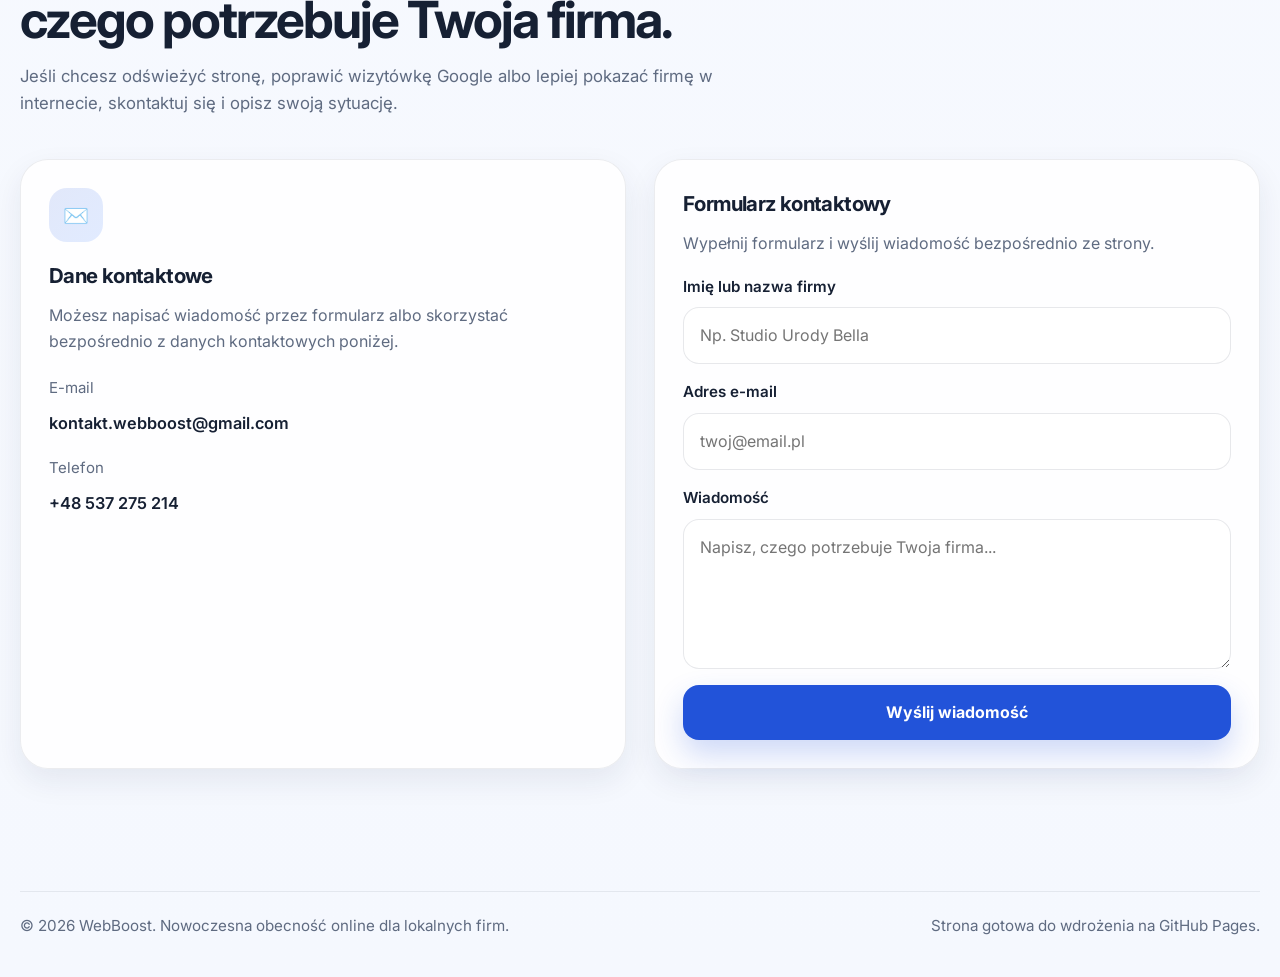
==== commit 8f5432c7: "Update index.html" ====
--- a/index.html
+++ b/index.html
@@ -549,14 +549,23 @@
       transform: translateY(0);
     }
 
-    @media (max-width: 1080px) {
-      .hero-grid,
-      .about-grid,
-      .contact-grid,
-      .services-grid,
-      .benefits-grid,
-      .services-grid {
-  grid-template-columns: repeat(4, minmax(0, 1fr));
+ @media (max-width: 1080px) {
+  .hero-grid,
+  .about-grid,
+  .contact-grid,
+  .services-grid,
+  .benefits-grid,
+  .steps-grid {
+    grid-template-columns: 1fr;
+  }
+
+  .hero-content {
+    padding-right: 0;
+  }
+
+  .hero {
+    padding-top: 42px;
+  }
 }
       .steps-grid {
         grid-template-columns: 1fr;
@@ -766,7 +775,6 @@
     <section class="hero">
       <div class="container hero-grid">
         <div class="hero-content reveal">
-          <h1 class="hero-title">
   <h1 class="hero-title">
   <span class="accent-word">Pomagam</span> lokalnym firmom budować
   <span class="accent-word">silną obecność online</span> poprzez strony internetowe,
@@ -862,13 +870,7 @@
               Dobrze przygotowana wizytówka Google i spójna obecność online pomagają firmie łatwiej docierać do osób, które szukają konkretnych usług w swojej okolicy.
             </p>
           </article>
-          <article class="service-card reveal">
-  <div class="icon-badge">📱</div>
-  <h3 class="card-title">Social media i wizerunek</h3>
-  <p class="card-text">
-    Wsparcie w budowaniu bardziej spójnego i profesjonalnego wyglądu firmy w internecie, również w mediach społecznościowych.
-  </p>
-</article>
+
         </div>
       </div>
     </section>
@@ -877,7 +879,7 @@
       <div class="container">
         <div class="section-header reveal">
           <div class="eyebrow">Usługi</div>
-          <h2 class="section-title">Trzy obszary, które wzmacniają obecność firmy w internecie.</h2>
+          <h2 class="section-title">Cztery obszary, które wzmacniają obecność firmy w internecie.</h2>
           <p class="section-description">
             Skupiam się na tym, co dla małych firm jest najbardziej praktyczne: estetycznej stronie internetowej, lepszej prezentacji w Google i czytelniejszej widoczności online.
           </p>
@@ -907,6 +909,13 @@
               Wsparcie w budowaniu spójnej obecności w internecie, tak aby firma wyglądała nowocześnie, czytelnie i wzbudzała większe zaufanie potencjalnych klientów.
             </p>
           </article>
+          <article class="service-card reveal">
+  <div class="icon-badge">📱</div>
+  <h3 class="card-title">Social media i wizerunek</h3>
+  <p class="card-text">
+    Wsparcie w budowaniu bardziej spójnego i profesjonalnego wyglądu firmy w internecie, również w mediach społecznościowych.
+  </p>
+</article>
         </div>
       </div>
     </section>
@@ -1066,12 +1075,7 @@
 
   revealElements.forEach((element) => observer.observe(element));
 
-  const emailInput = document.getElementById('email');
-  const replytoHidden = document.getElementById('replyto-hidden');
-
-  emailInput.addEventListener('input', () => {
-    replytoHidden.value = emailInput.value.trim();
-  });
+
 </script>
 </body>
 </html>
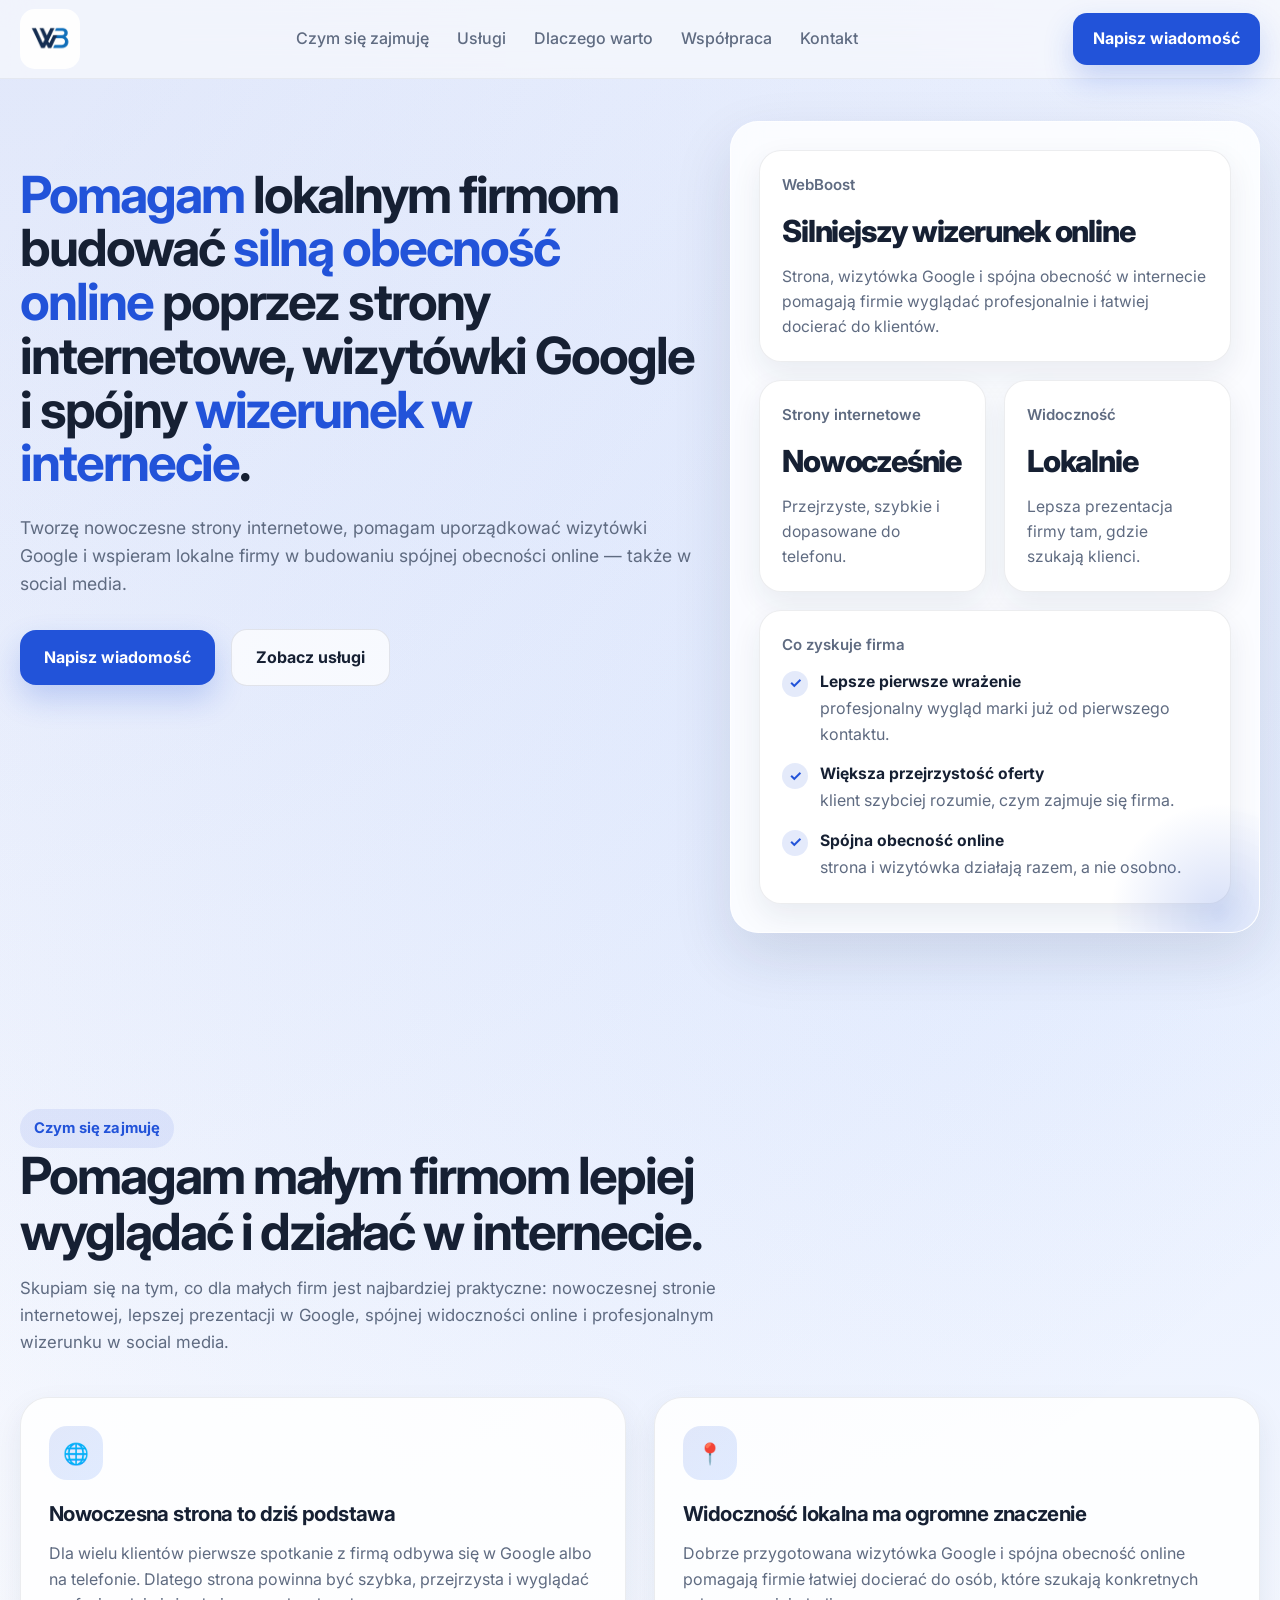
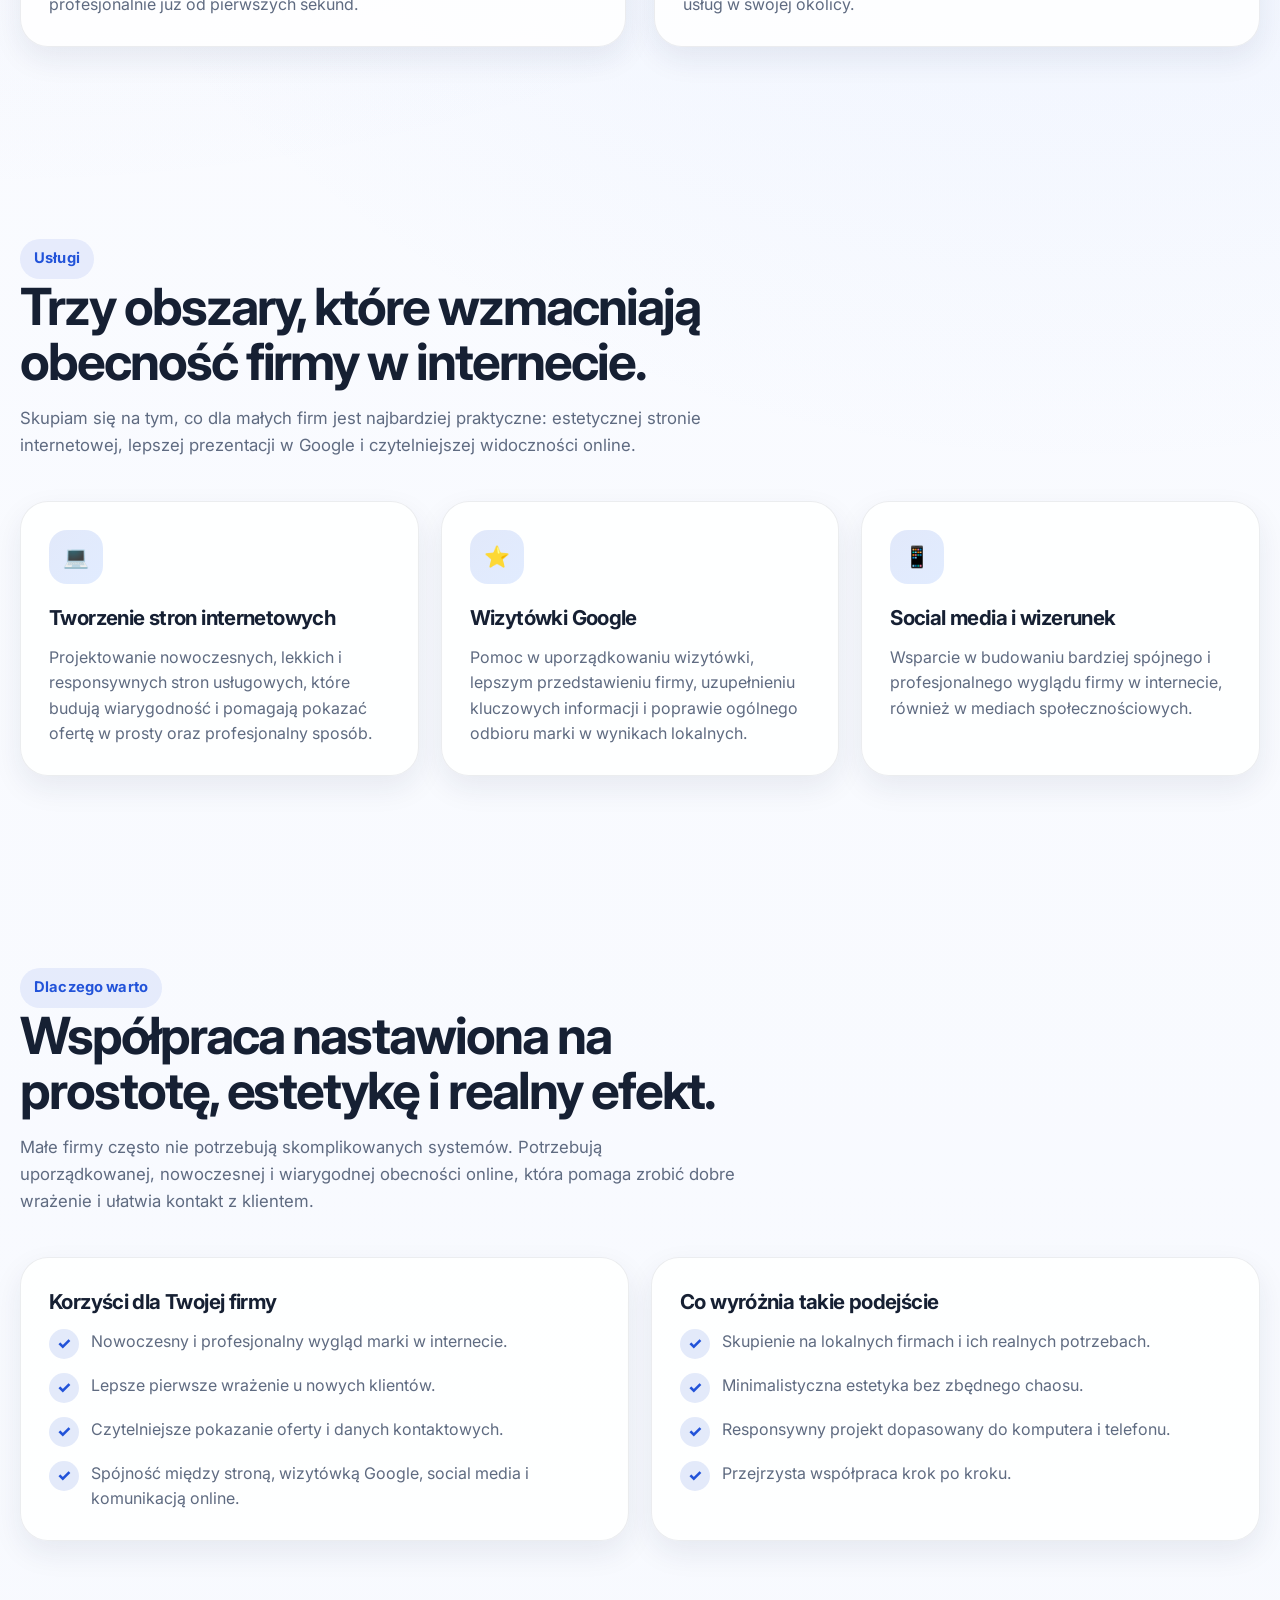
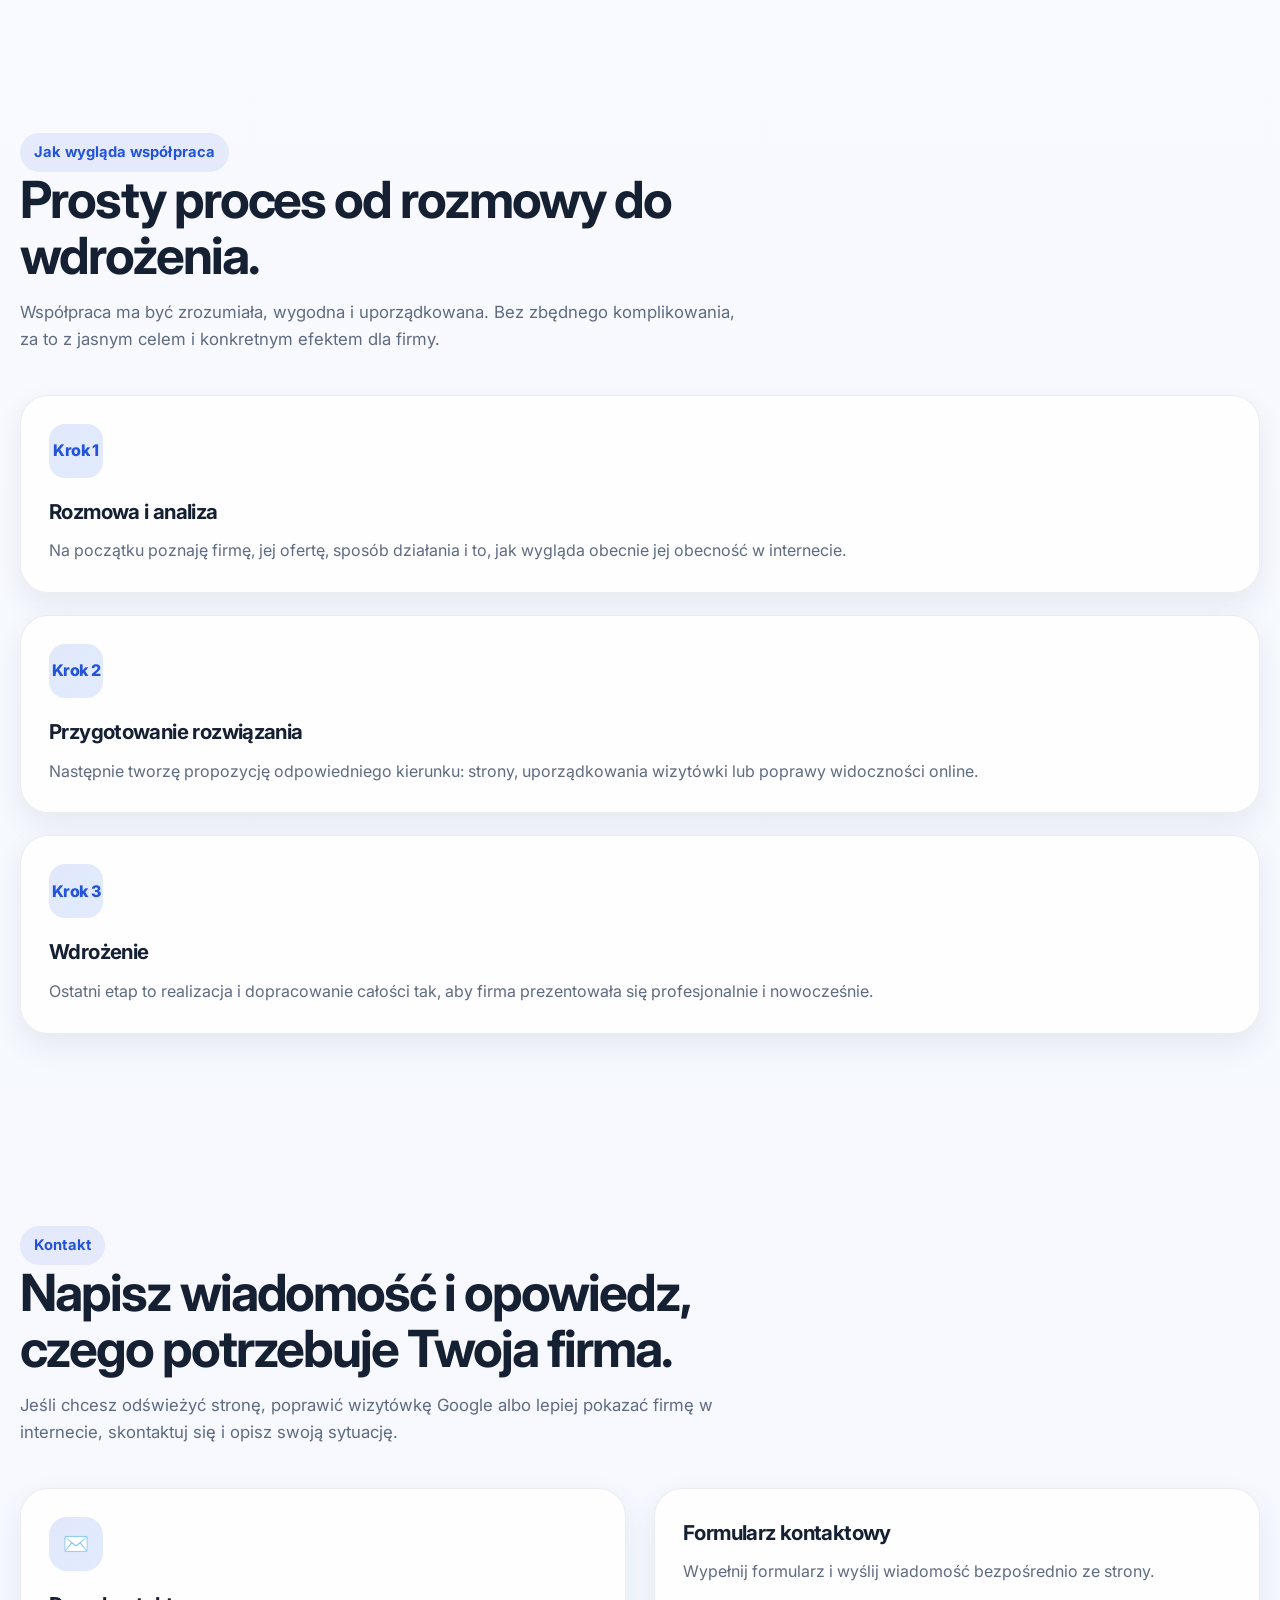
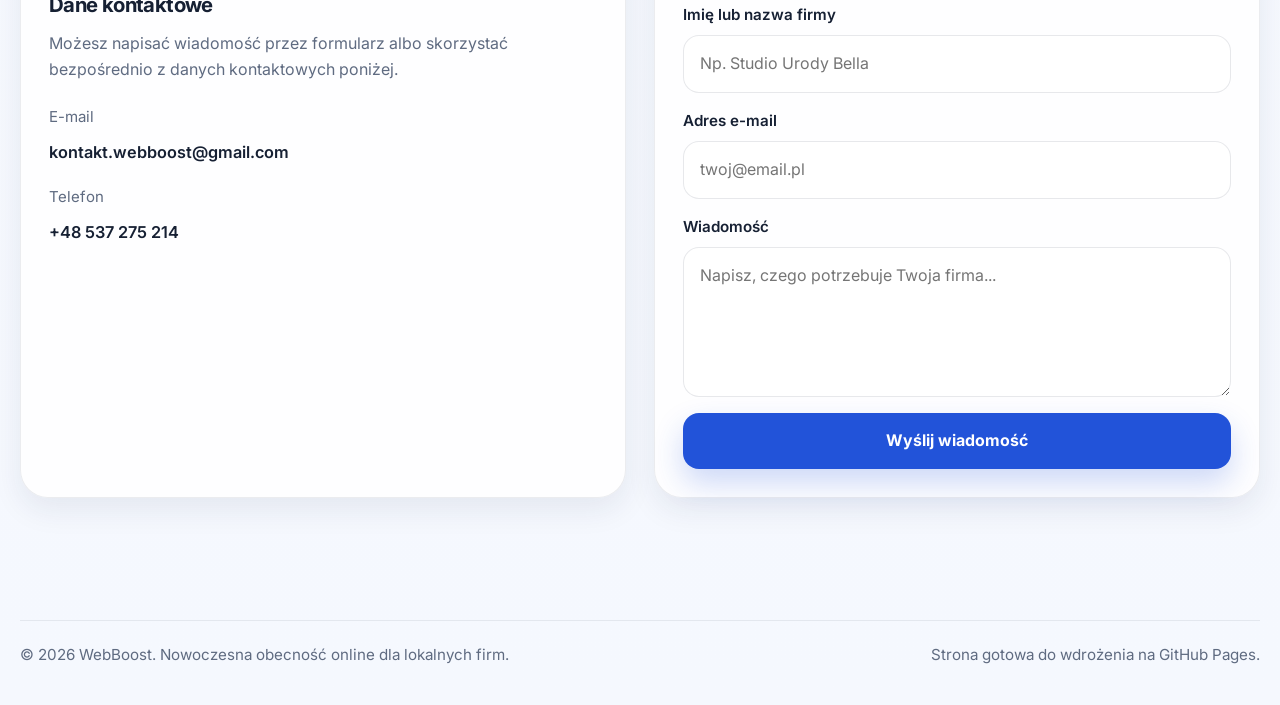
==== commit 189f5e36: "Update index.html" ====
--- a/index.html
+++ b/index.html
@@ -879,7 +879,7 @@
       <div class="container">
         <div class="section-header reveal">
           <div class="eyebrow">Usługi</div>
-          <h2 class="section-title">Cztery obszary, które wzmacniają obecność firmy w internecie.</h2>
+          <h2 class="section-title">Trzy obszary, które wzmacniają obecność firmy w internecie.</h2>
           <p class="section-description">
             Skupiam się na tym, co dla małych firm jest najbardziej praktyczne: estetycznej stronie internetowej, lepszej prezentacji w Google i czytelniejszej widoczności online.
           </p>
@@ -902,13 +902,6 @@
             </p>
           </article>
 
-          <article class="service-card reveal">
-            <div class="icon-badge">📈</div>
-            <h3 class="card-title">Widoczność online</h3>
-            <p class="card-text">
-              Wsparcie w budowaniu spójnej obecności w internecie, tak aby firma wyglądała nowocześnie, czytelnie i wzbudzała większe zaufanie potencjalnych klientów.
-            </p>
-          </article>
           <article class="service-card reveal">
   <div class="icon-badge">📱</div>
   <h3 class="card-title">Social media i wizerunek</h3>
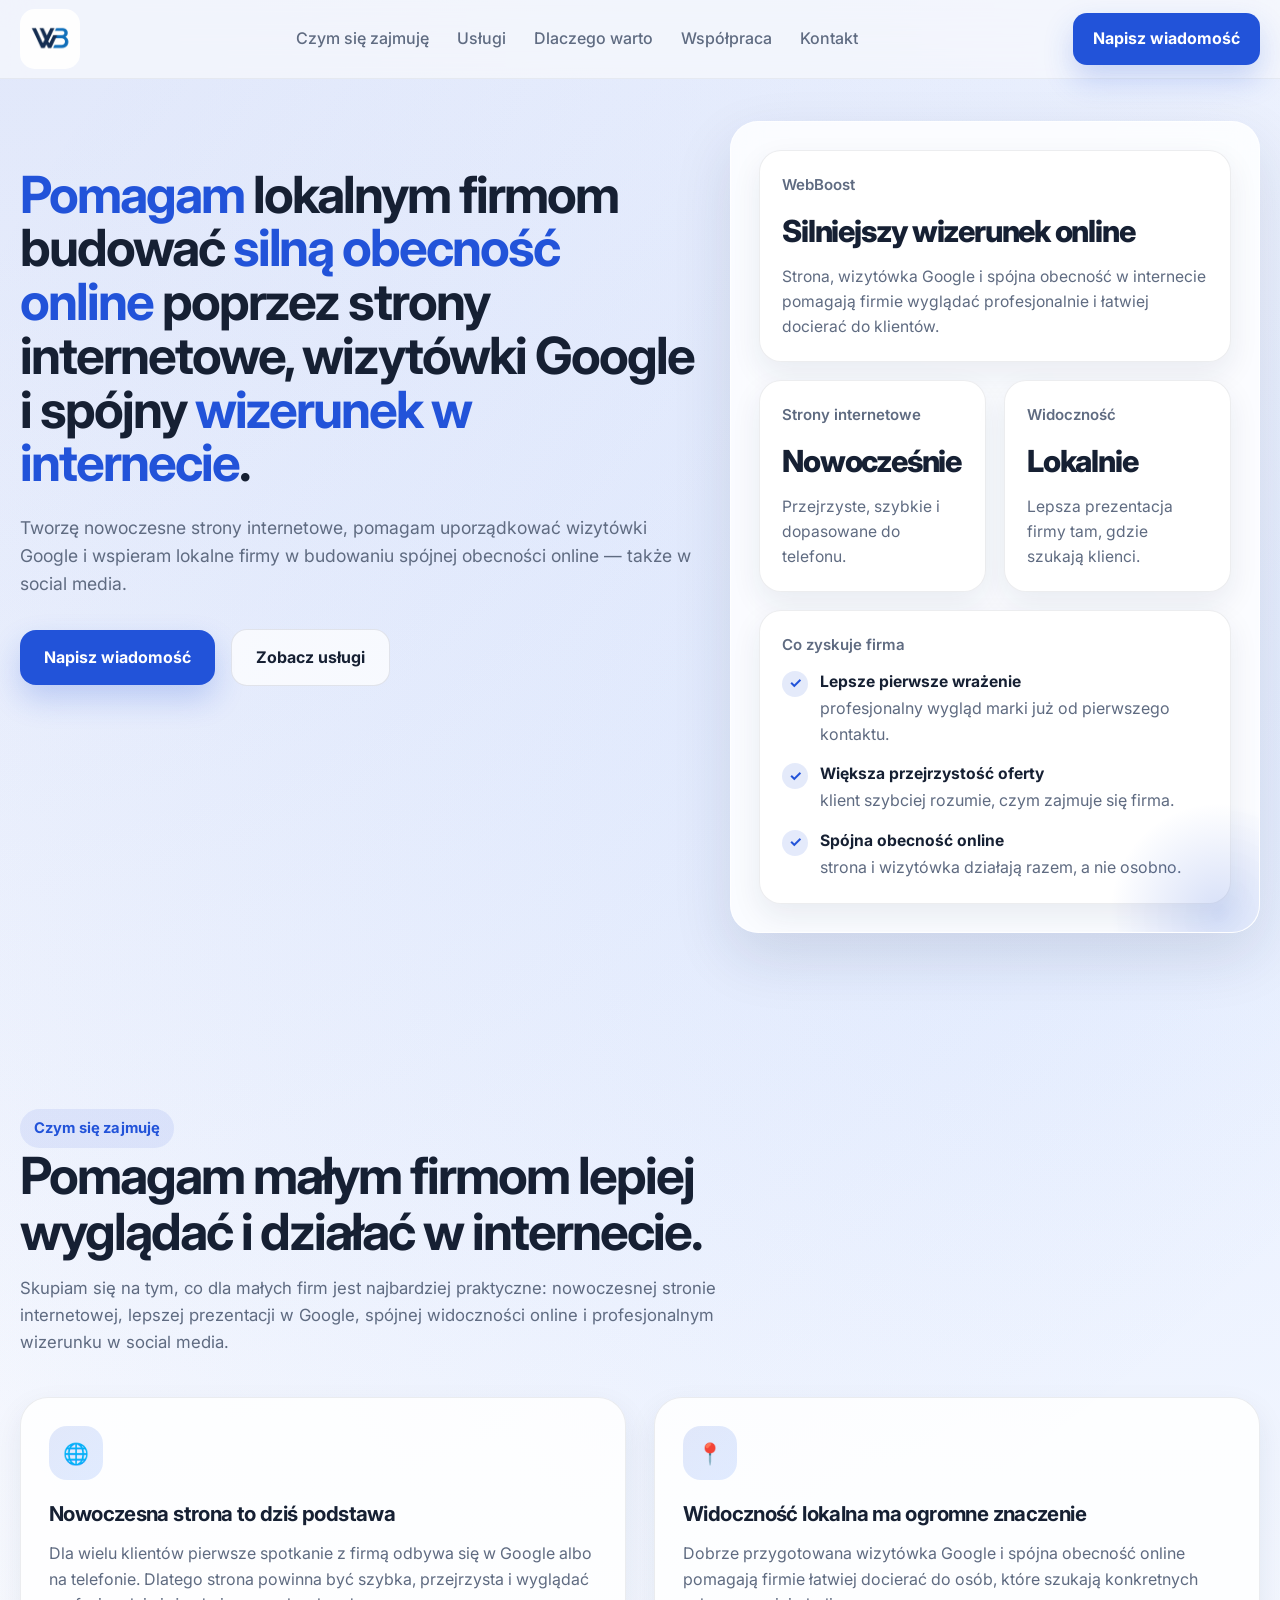
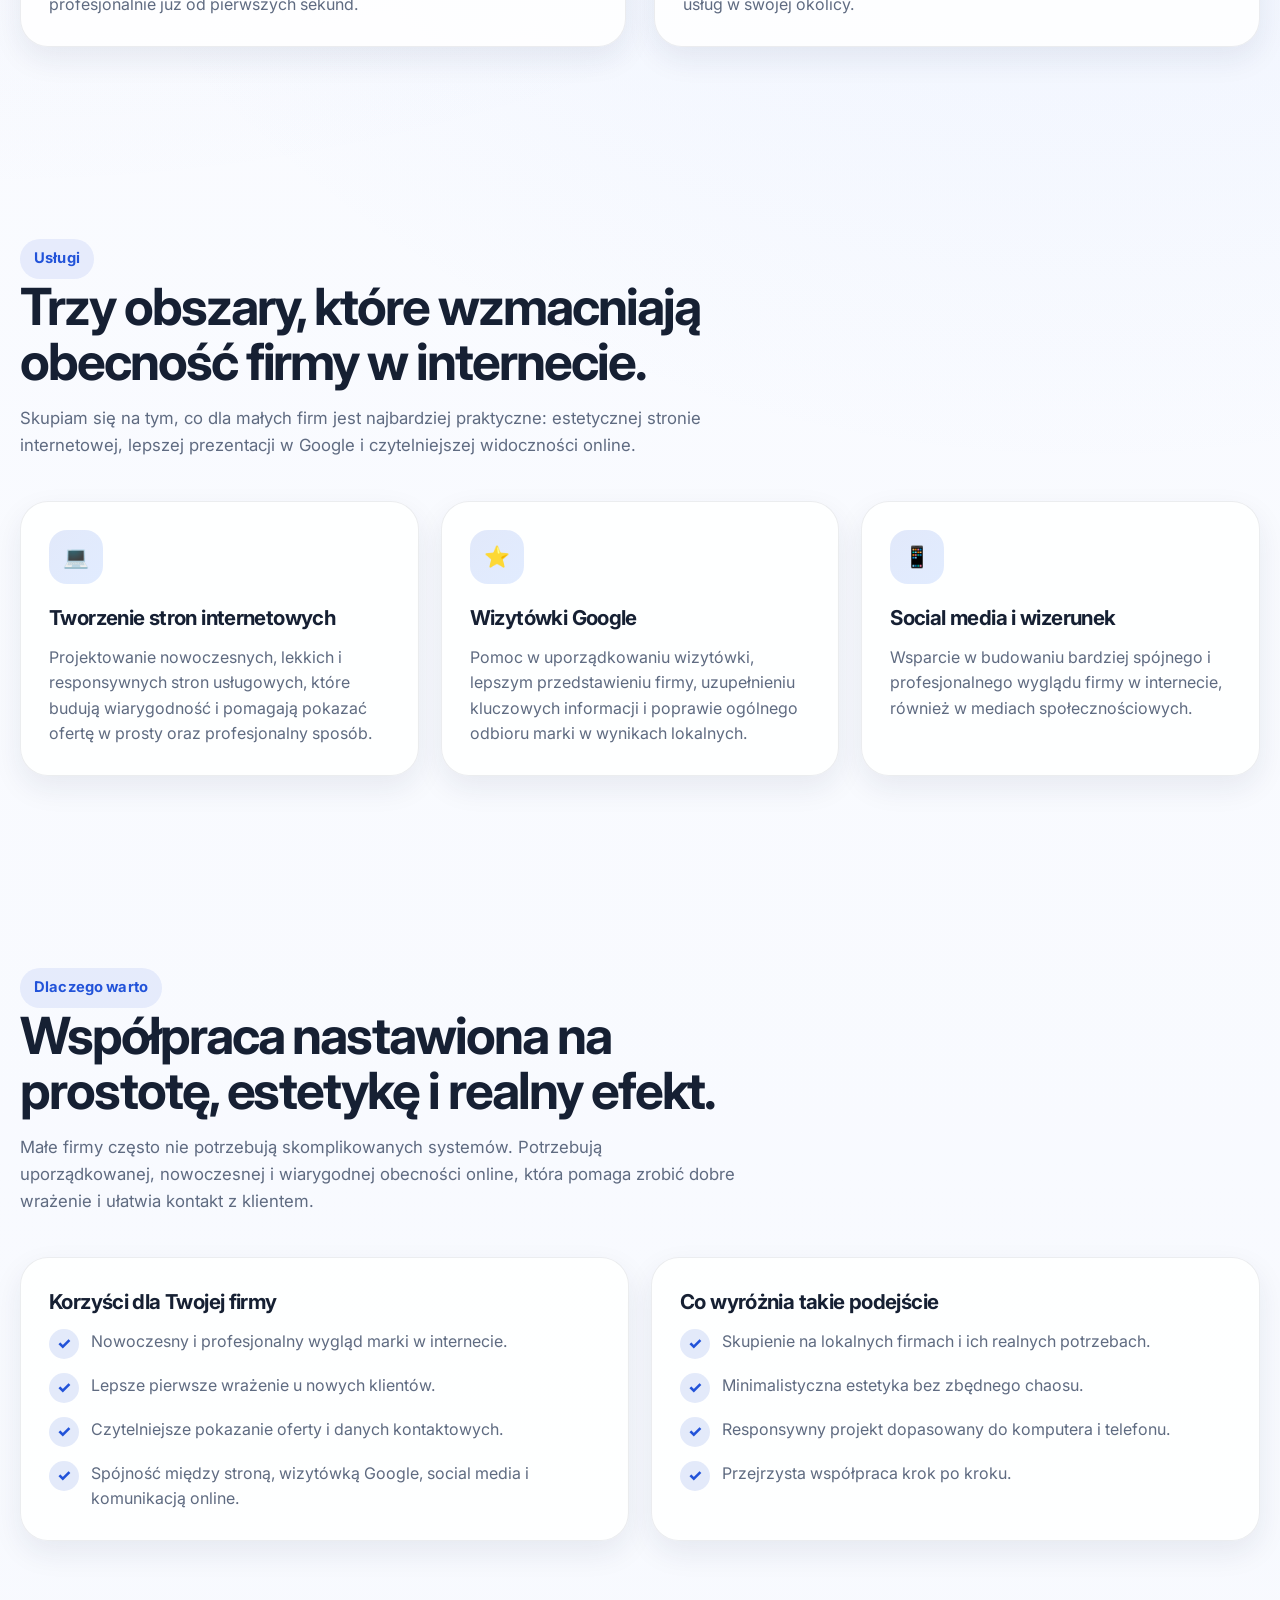
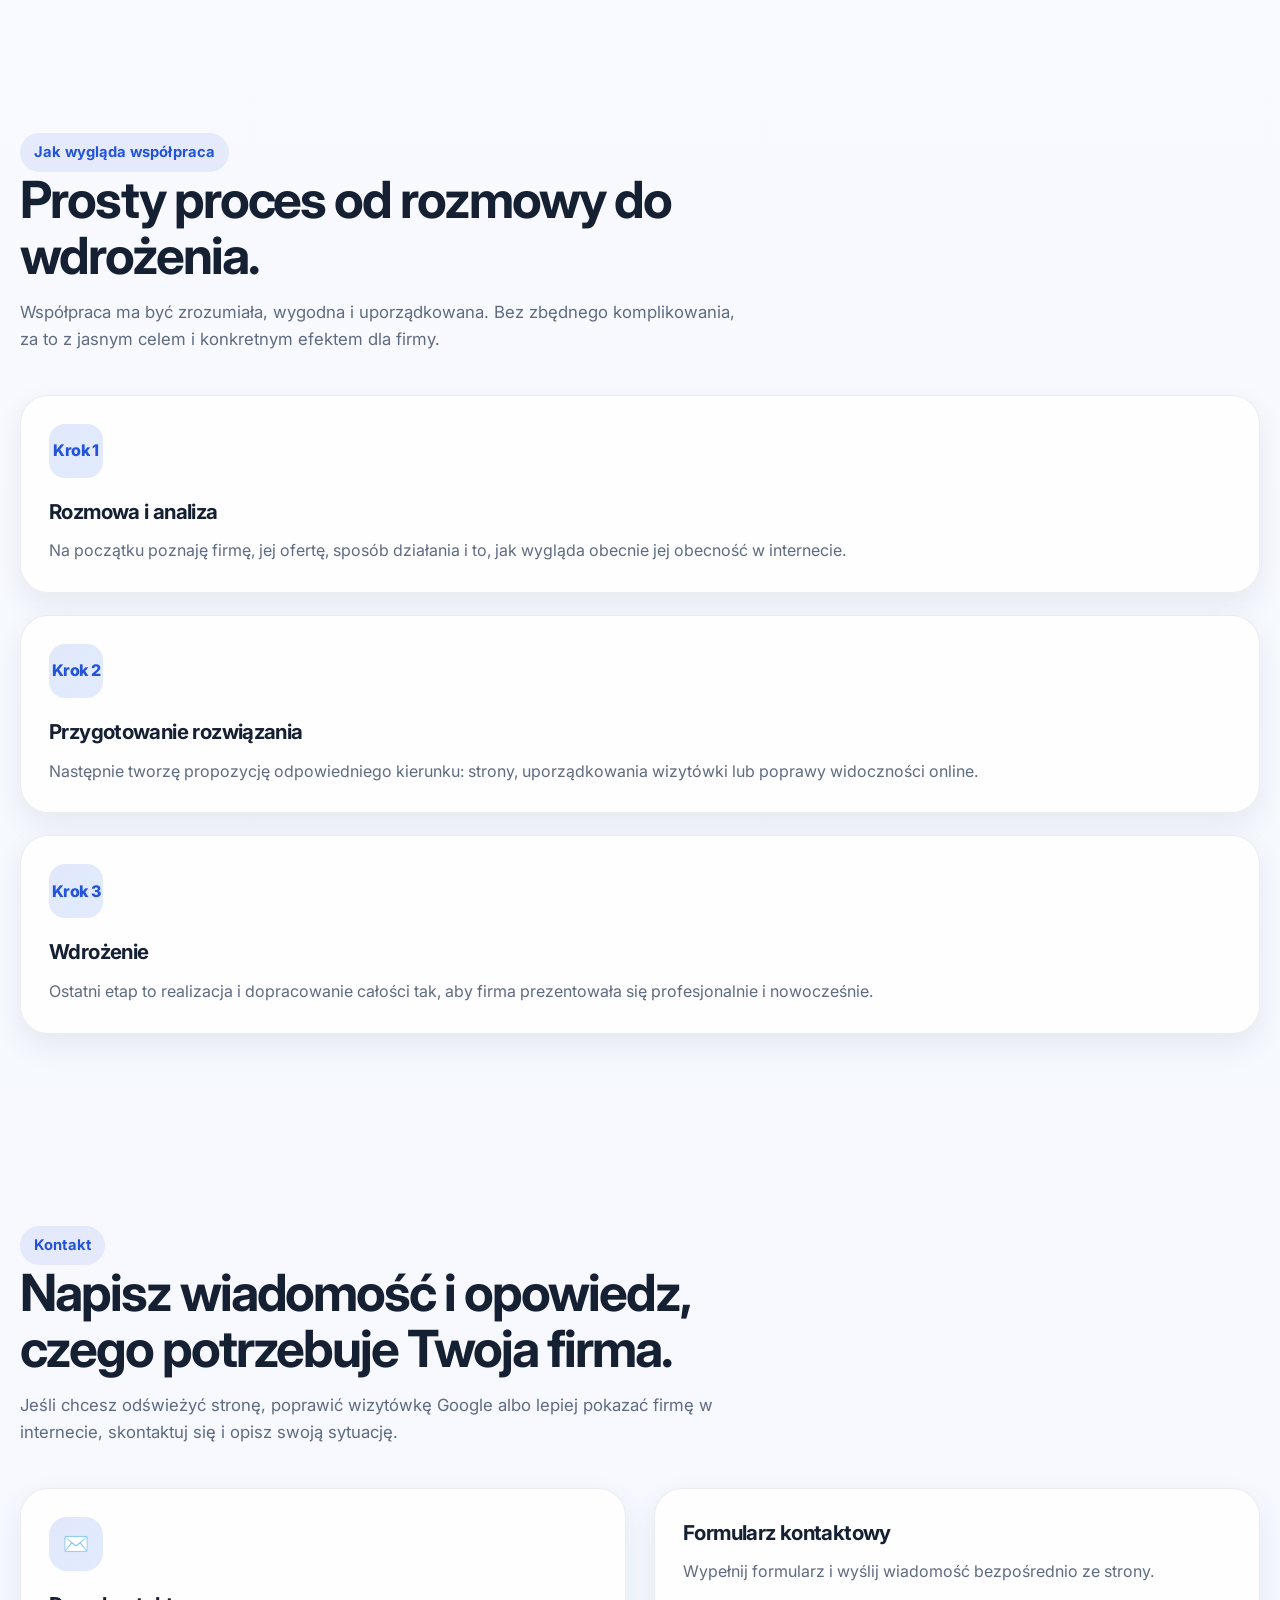
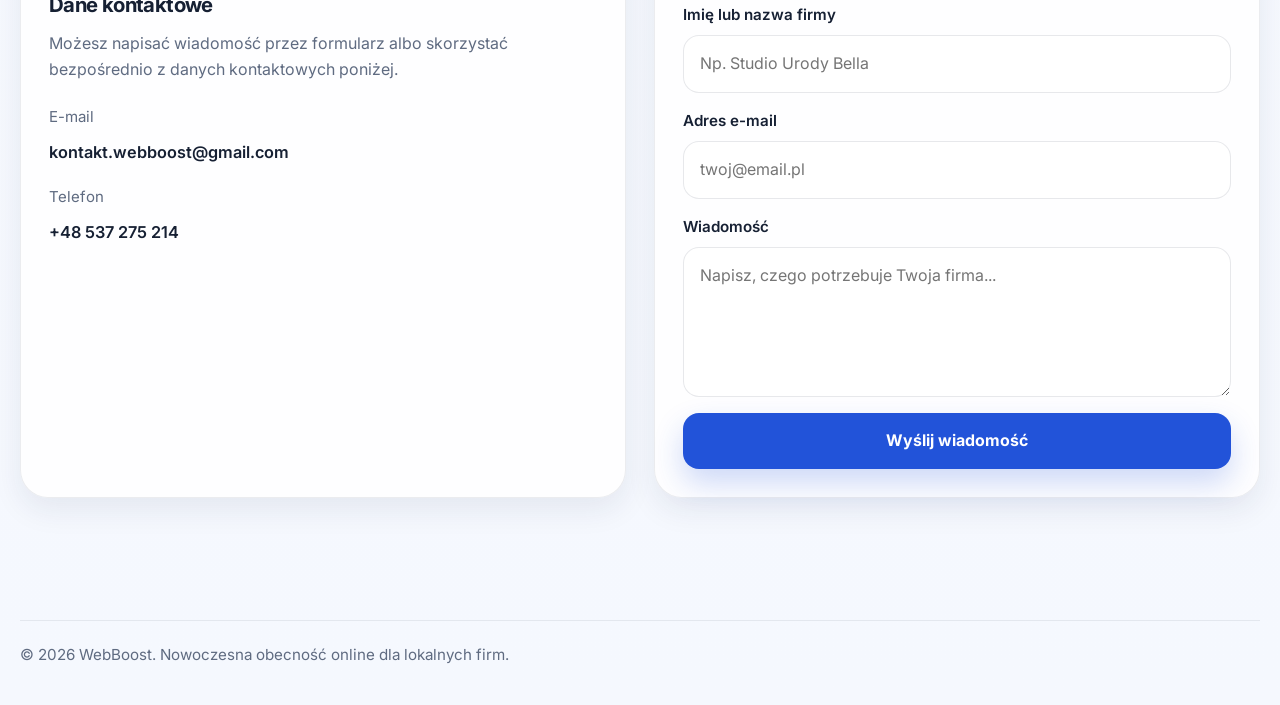
==== commit 24f22d39: "Update index.html" ====
--- a/index.html
+++ b/index.html
@@ -411,10 +411,9 @@
       gap: 22px;
     }
 
-    .services-grid {
-      grid-template-columns: repeat(3, minmax(0, 1fr));
-    }
-
+ .services-grid {
+  grid-template-columns: repeat(3, minmax(0, 1fr));
+}
     .benefits-grid {
       grid-template-columns: repeat(2, minmax(0, 1fr));
     }
@@ -1050,7 +1049,6 @@
   <footer class="footer">
     <div class="container footer-inner">
       <p>© 2026 WebBoost. Nowoczesna obecność online dla lokalnych firm.</p>
-      <p>Strona gotowa do wdrożenia na GitHub Pages.</p>
     </div>
   </footer>
 
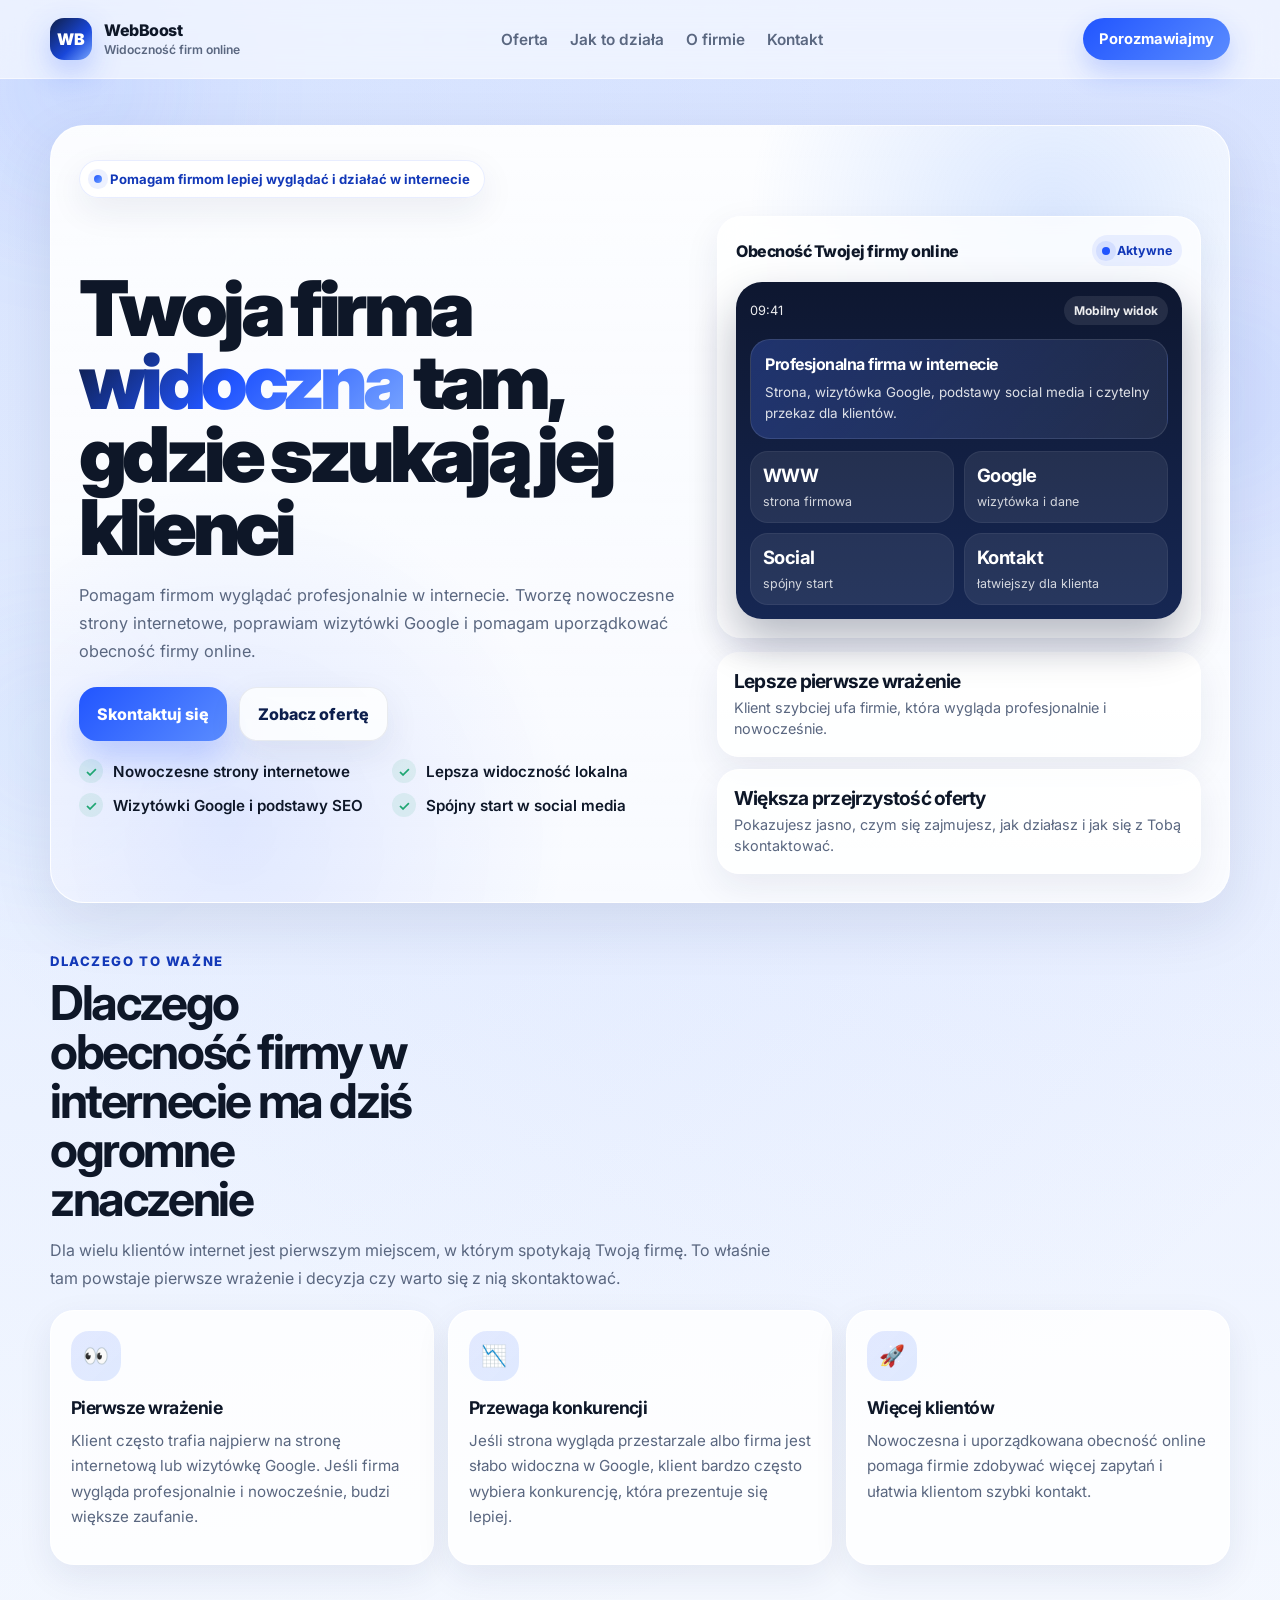
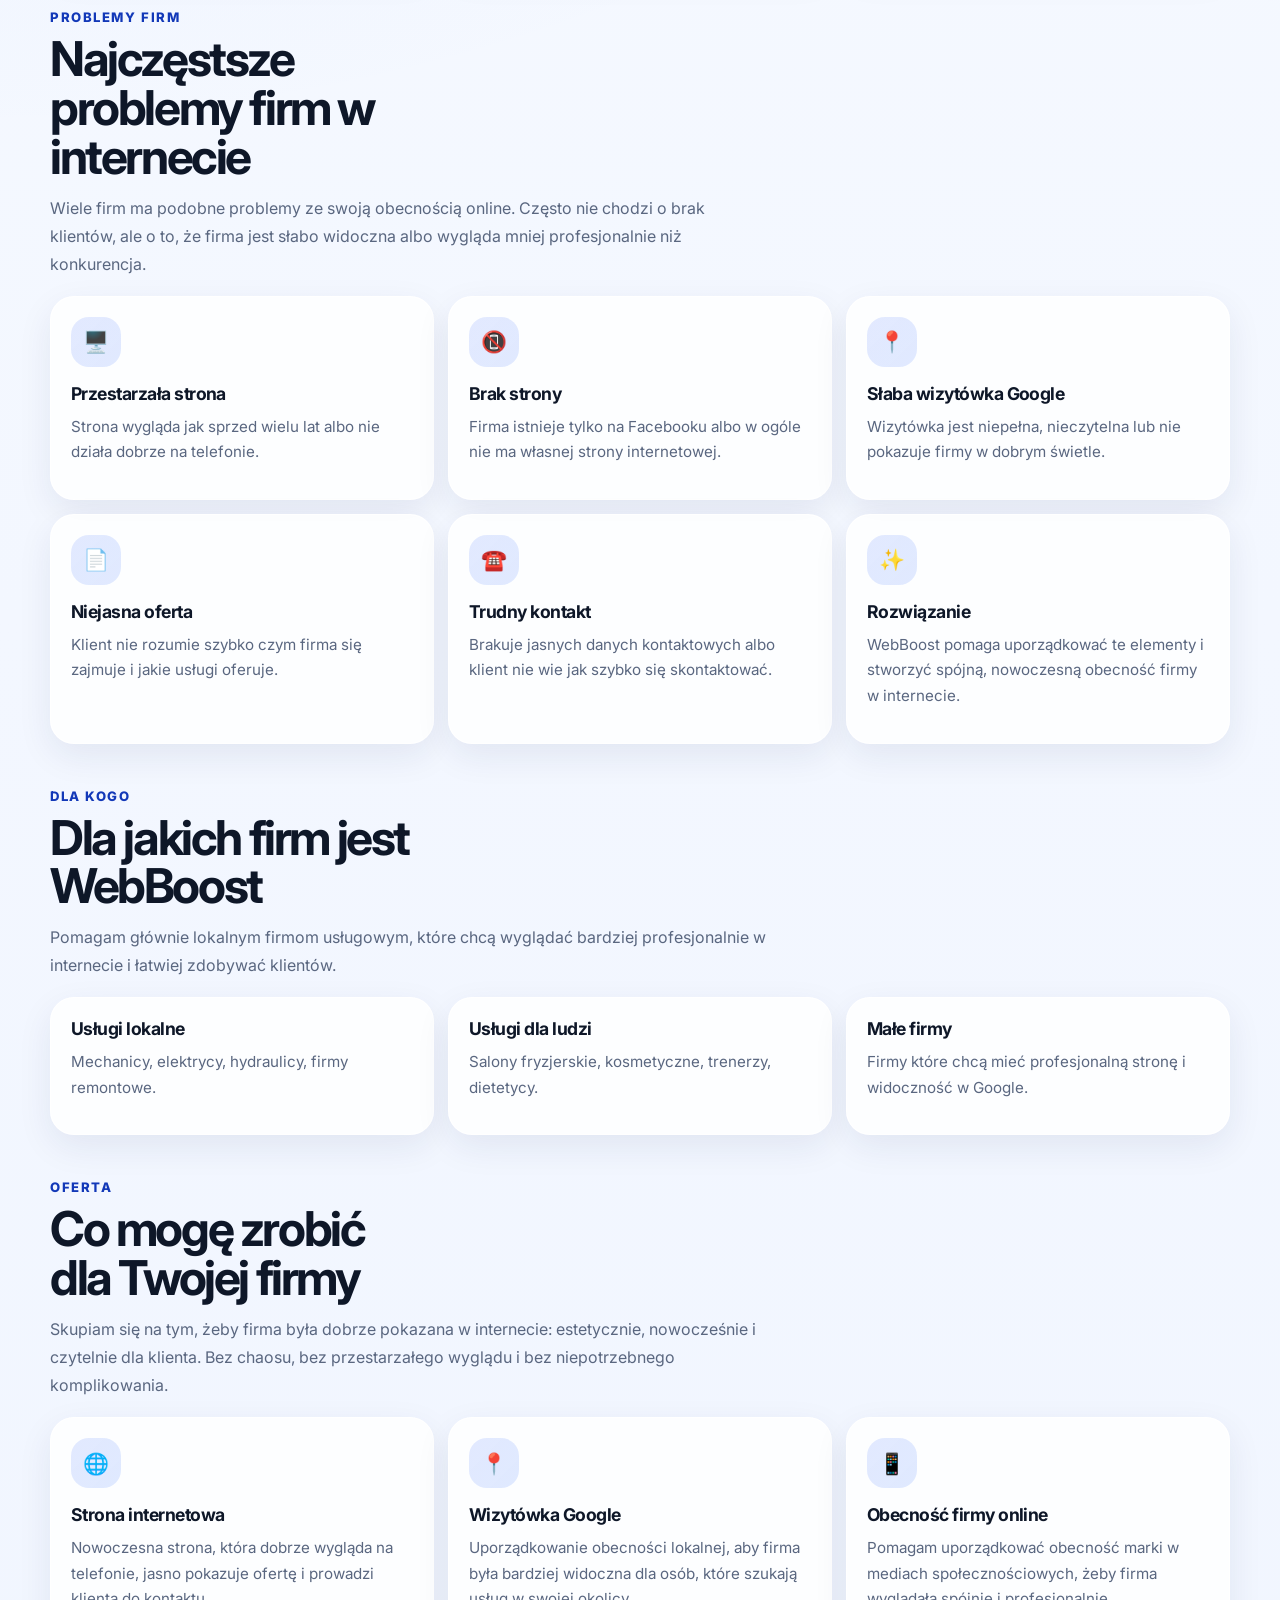
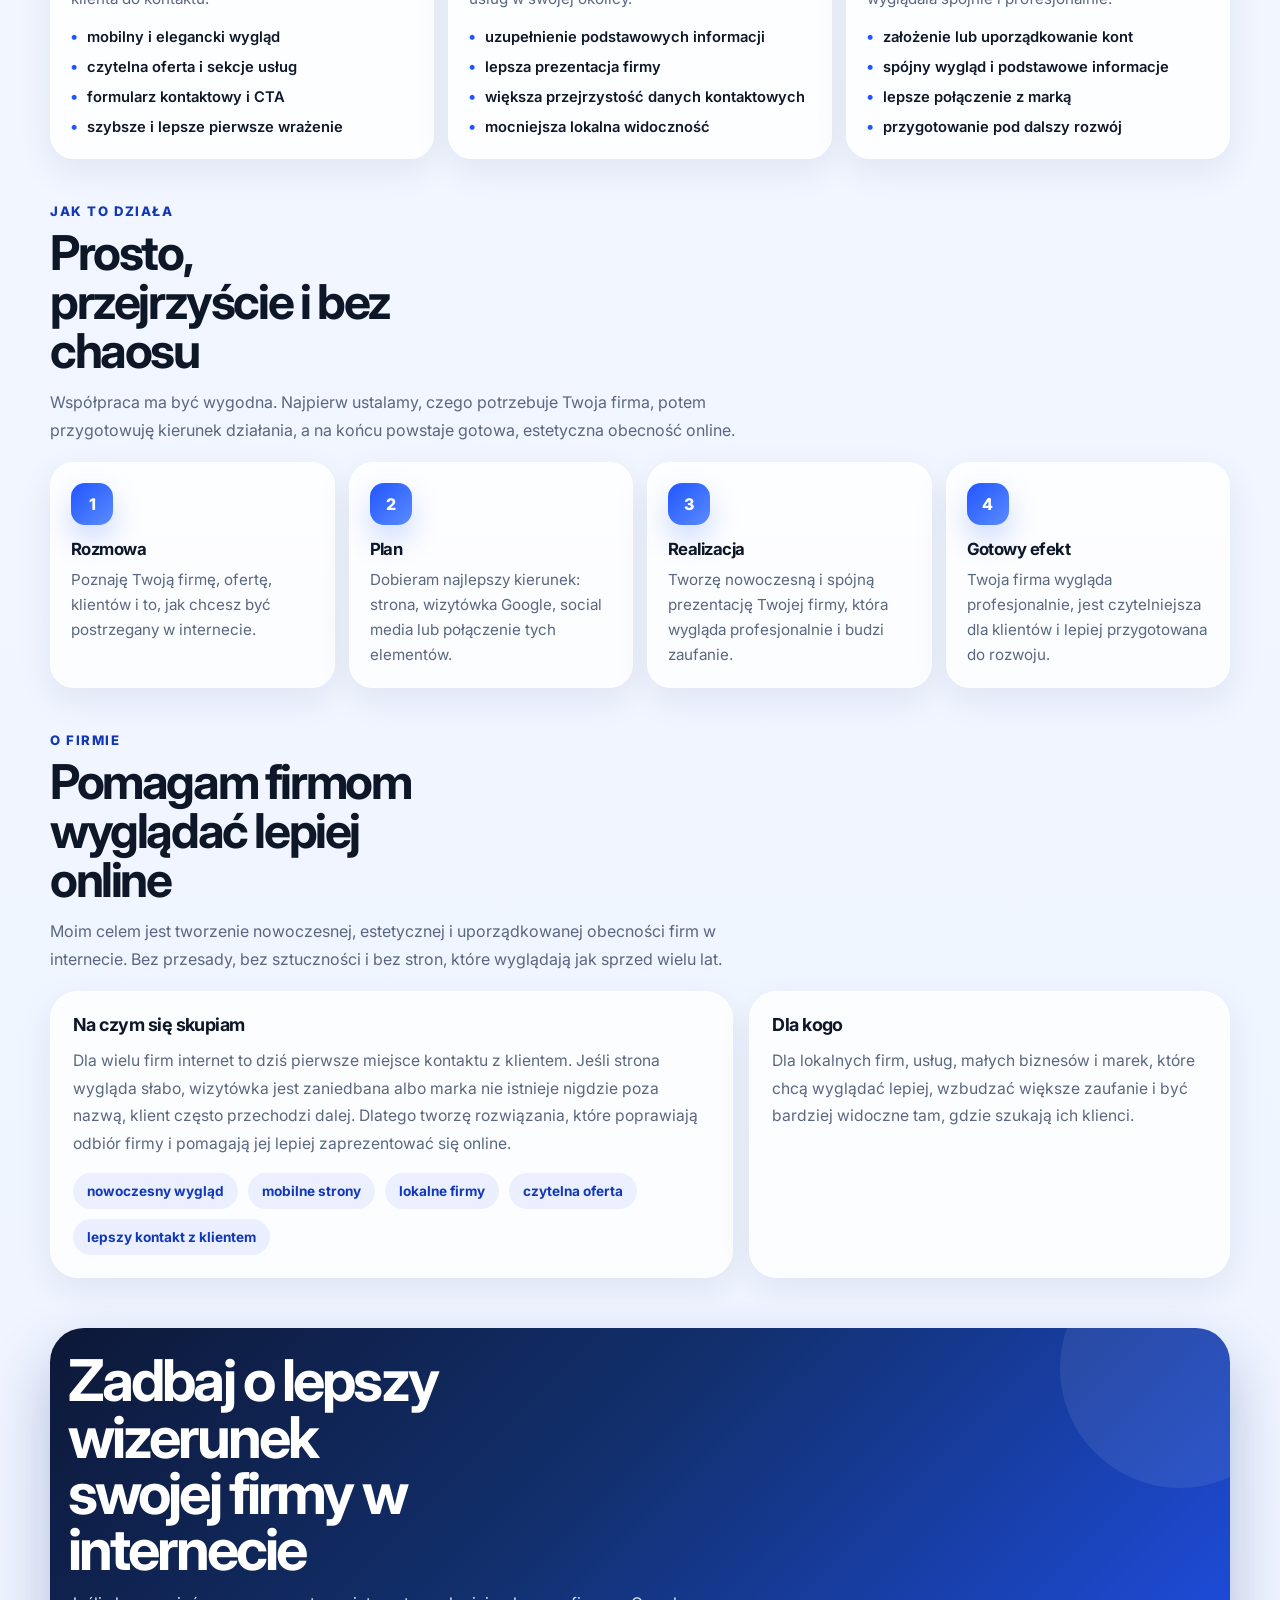
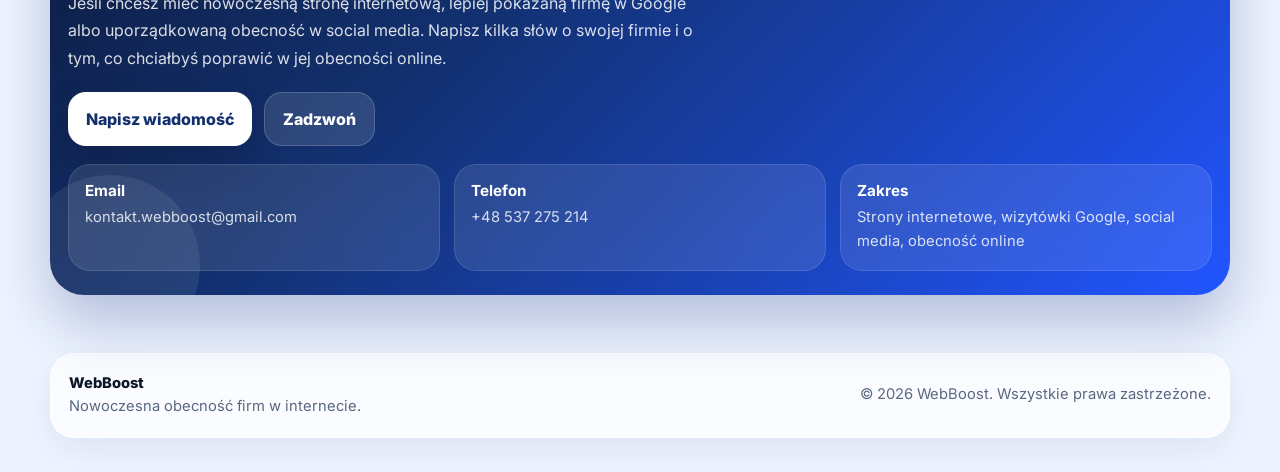
==== commit 77869a4e: "Update index.html" ====
--- a/index.html
+++ b/index.html
@@ -1,38 +1,46 @@
 <!DOCTYPE html>
 <html lang="pl">
 <head>
+
   <meta charset="UTF-8" />
   <meta name="viewport" content="width=device-width, initial-scale=1.0" />
-  <title>WebBoost — Strony internetowe i widoczność online</title>
+  <title>WebBoost — Widoczność Twojej firmy w internecie</title>
   <meta
     name="description"
-    content="WebBoost pomaga lokalnym firmom rozwijać się w internecie poprzez nowoczesne strony internetowe, lepsze wizytówki Google i większą widoczność online."
+    content="Pomagam firmom zwiększać widoczność w internecie poprzez nowoczesne strony internetowe, wizytówki Google i obecność w social media."
   />
   <link rel="preconnect" href="https://fonts.googleapis.com" />
   <link rel="preconnect" href="https://fonts.gstatic.com" crossorigin />
   <link
-    href="https://fonts.googleapis.com/css2?family=Inter:wght@400;500;600;700;800&display=swap"
+    href="https://fonts.googleapis.com/css2?family=Inter:wght@400;500;600;700;800;900&display=swap"
     rel="stylesheet"
   />
+<meta property="og:title" content="WebBoost – widoczność firm w internecie">
+<meta property="og:description" content="Strony internetowe, wizytówki Google i obecność firm online.">
+<meta property="og:type" content="website">
+<meta property="og:image" content="preview.jpg">
   <style>
     :root {
-      --bg: #f7f9fc;
-      --bg-soft: #eef4ff;
-      --surface: rgba(255, 255, 255, 0.82);
+      --bg: #f5f8ff;
+      --bg-soft: #edf3ff;
+      --surface: rgba(255, 255, 255, 0.86);
       --surface-strong: #ffffff;
-      --text: #162033;
-      --text-soft: #5f6b81;
-      --primary: #2253d9;
-      --primary-hover: #193fb0;
-      --secondary: #e7efff;
-      --line: rgba(21, 33, 58, 0.1);
-      --shadow: 0 24px 60px rgba(27, 42, 76, 0.12);
-      --shadow-soft: 0 12px 30px rgba(27, 42, 76, 0.08);
-      --radius-xl: 28px;
-      --radius-lg: 22px;
-      --radius-md: 16px;
-      --container: 1350px;
-      --transition: 0.28s ease;
+      --text: #0e1728;
+      --text-soft: #5a6780;
+      --line: rgba(16, 24, 40, 0.08);
+      --primary: #2155ff;
+      --primary-2: #5a8cff;
+      --primary-dark: #1238b8;
+      --accent: #0d1f4d;
+      --success: #1ea672;
+      --shadow: 0 20px 60px rgba(22, 38, 90, 0.10);
+      --shadow-soft: 0 12px 35px rgba(22, 38, 90, 0.08);
+      --radius-xl: 30px;
+      --radius-lg: 24px;
+      --radius-md: 18px;
+      --radius-sm: 14px;
+      --container: 1180px;
+      --transition: 0.3s ease;
     }
 
     * {
@@ -48,12 +56,17 @@
     body {
       font-family: "Inter", sans-serif;
       background:
-        radial-gradient(circle at top left, rgba(34, 83, 217, 0.12), transparent 32%),
-        radial-gradient(circle at 85% 15%, rgba(88, 145, 255, 0.12), transparent 26%),
-        linear-gradient(180deg, #fbfcff 0%, #f5f8fe 100%);
+        radial-gradient(circle at top left, rgba(90, 140, 255, 0.18), transparent 32%),
+        radial-gradient(circle at top right, rgba(33, 85, 255, 0.12), transparent 30%),
+        linear-gradient(180deg, #f8fbff 0%, #f3f7ff 42%, #eef4ff 100%);
       color: var(--text);
-      line-height: 1.6;
+      min-height: 100vh;
       overflow-x: hidden;
+    }
+
+    a {
+      text-decoration: none;
+      color: inherit;
     }
 
     img {
@@ -61,80 +74,67 @@
       display: block;
     }
 
-    a {
-      text-decoration: none;
-      color: inherit;
-    }
-
-    button,
-    input,
-    textarea {
-      font: inherit;
-    }
-
     .container {
-      width: min(calc(100% - 40px), var(--container));
+      width: min(100% - 28px, var(--container));
       margin: 0 auto;
     }
 
-    .section {
-      padding: 96px 0;
-    }
-
-    .section-header {
-      max-width: 760px;
-      margin-bottom: 42px;
-    }
-
-    .eyebrow {
-      display: inline-flex;
-      align-items: center;
-      gap: 10px;
-      padding: 8px 14px;
+    .blur-orb {
+      position: fixed;
       border-radius: 999px;
-      background: rgba(34, 83, 217, 0.09);
-      color: var(--primary);
-      font-size: 0.92rem;
-      font-weight: 700;
-      letter-spacing: 0.01em;
-    }
-
-    .section-title {
-      font-size: clamp(2rem, 4vw, 3.2rem);
-      line-height: 1.08;
-      letter-spacing: -0.04em;
-      margin-bottom: 16px;
-    }
-
-    .section-description {
-      font-size: 1.05rem;
-      color: var(--text-soft);
-      max-width: 720px;
+      filter: blur(70px);
+      z-index: -1;
+      opacity: 0.5;
+      pointer-events: none;
+    }
+
+    .orb-1 {
+      width: 230px;
+      height: 230px;
+      background: rgba(80, 125, 255, 0.22);
+      top: -30px;
+      left: -40px;
+    }
+
+    .orb-2 {
+      width: 280px;
+      height: 280px;
+      background: rgba(23, 77, 255, 0.14);
+      top: 260px;
+      right: -80px;
+    }
+
+    .orb-3 {
+      width: 220px;
+      height: 220px;
+      background: rgba(108, 173, 255, 0.16);
+      bottom: 50px;
+      left: -60px;
     }
 
     .site-header {
       position: sticky;
       top: 0;
-      z-index: 40;
-      backdrop-filter: blur(18px);
-      background: rgba(247, 249, 252, 0.72);
-      border-bottom: 1px solid rgba(21, 33, 58, 0.06);
+      z-index: 1000;
+      backdrop-filter: blur(14px);
+      background: rgba(245, 248, 255, 0.72);
+      border-bottom: 1px solid rgba(255, 255, 255, 0.55);
     }
 
     .nav {
-      min-height: 78px;
       display: flex;
       align-items: center;
       justify-content: space-between;
-      gap: 18px;
+      gap: 16px;
+      min-height: 78px;
     }
 
     .brand {
-      display: inline-flex;
+      display: flex;
       align-items: center;
       gap: 12px;
       font-weight: 800;
-      font-size: 1.08rem;
+      font-size: 1rem;
       letter-spacing: -0.03em;
     }
 
@@ -142,24 +142,41 @@
       width: 42px;
       height: 42px;
       border-radius: 14px;
+      background:
+        linear-gradient(135deg, #0f1f49 0%, #1947da 60%, #79a7ff 100%);
       display: grid;
       place-items: center;
       color: white;
-      background: linear-gradient(135deg, #2253d9, #5e95ff);
-      box-shadow: 0 14px 26px rgba(34, 83, 217, 0.24);
-      font-weight: 800;
+      font-weight: 900;
+      box-shadow: 0 12px 30px rgba(33, 85, 255, 0.25);
+      flex-shrink: 0;
+    }
+
+    .brand-text span {
+      display: block;
+      line-height: 1;
+    }
+
+    .brand-text small {
+      display: block;
+      color: var(--text-soft);
+      font-size: 0.76rem;
+      font-weight: 600;
+      margin-top: 4px;
+      letter-spacing: 0;
     }
 
     .nav-links {
-      display: flex;
+      display: none;
       align-items: center;
-      gap: 28px;
+      gap: 22px;
       color: var(--text-soft);
-      font-weight: 500;
+      font-weight: 600;
+      font-size: 0.96rem;
     }
 
     .nav-links a {
-      transition: color var(--transition);
+      transition: var(--transition);
     }
 
     .nav-links a:hover {
@@ -170,671 +187,831 @@
       display: inline-flex;
       align-items: center;
       justify-content: center;
-      padding: 13px 20px;
-      border-radius: 14px;
-      background: var(--primary);
-      color: #fff;
+      padding: 12px 16px;
+      border-radius: 999px;
+      background: linear-gradient(135deg, var(--primary), var(--primary-2));
+      color: white;
       font-weight: 700;
-      box-shadow: 0 14px 30px rgba(34, 83, 217, 0.22);
-      transition: transform var(--transition), background var(--transition), box-shadow var(--transition);
-    }
-
-    .nav-cta:hover,
-    .button:hover {
-      background: var(--primary-hover);
+      font-size: 0.92rem;
+      box-shadow: 0 12px 28px rgba(33, 85, 255, 0.24);
+      transition: transform var(--transition), box-shadow var(--transition);
+    }
+
+    .nav-cta:hover {
       transform: translateY(-2px);
-      box-shadow: 0 18px 34px rgba(34, 83, 217, 0.25);
+      box-shadow: 0 18px 36px rgba(33, 85, 255, 0.30);
     }
 
     .hero {
-      padding: 68px 0 80px;
+      padding: 34px 0 22px;
+    }
+
+    .hero-card {
+      position: relative;
+      overflow: hidden;
+      background: linear-gradient(180deg, rgba(255,255,255,0.92), rgba(255,255,255,0.78));
+      border: 1px solid rgba(255,255,255,0.7);
+      border-radius: 34px;
+      box-shadow: var(--shadow);
+      padding: 26px 18px 22px;
+      isolation: isolate;
+    }
+
+    .hero-card::before {
+      content: "";
+      position: absolute;
+      inset: 0;
+      background:
+        radial-gradient(circle at 85% 12%, rgba(114, 166, 255, 0.24), transparent 25%),
+        radial-gradient(circle at 15% 90%, rgba(33, 85, 255, 0.12), transparent 28%);
+      z-index: -1;
+    }
+
+    .eyebrow {
+      width: fit-content;
+      display: inline-flex;
+      align-items: center;
+      gap: 8px;
+      padding: 10px 14px;
+      border-radius: 999px;
+      background: rgba(255, 255, 255, 0.88);
+      color: var(--primary-dark);
+      border: 1px solid rgba(33, 85, 255, 0.10);
+      font-weight: 700;
+      font-size: 0.82rem;
+      box-shadow: var(--shadow-soft);
+      margin-bottom: 18px;
+    }
+
+    .eyebrow-dot {
+      width: 8px;
+      height: 8px;
+      border-radius: 999px;
+      background: linear-gradient(135deg, #2155ff, #6ea0ff);
+      box-shadow: 0 0 0 6px rgba(33, 85, 255, 0.08);
     }
 
     .hero-grid {
       display: grid;
-      grid-template-columns: 1.12fr 0.88fr;
-      gap: 36px;
-      align-items: center;
-    }
-
-    .hero-card,
-    .glass-card {
-      background: var(--surface);
-      border: 1px solid rgba(255, 255, 255, 0.7);
-      backdrop-filter: blur(14px);
-      border-radius: var(--radius-xl);
-      box-shadow: var(--shadow);
-    }
-
-.hero-content {
-  padding: 0;
-  display: flex;
-  flex-direction: column;
-  justify-content: center;
-  margin-top: -200px;
-  position: relative;
-  z-index: 2;
-}
-.hero-content > * {
-  margin-bottom: 24px;
-}
-
-.hero-content > *:last-child {
-  margin-bottom: 0;
-}
-    .hero-title {
-  font-size: clamp(2.2rem, 4vw, 3.8rem);
-  line-height: 1.05;
-  letter-spacing: -0.04em;
-    }
-
-    .hero-text {
-      
-      font-size: 1.1rem;
+      gap: 22px;
+    }
+
+    .hero-copy h1 {
+      font-size: clamp(2.1rem, 7vw, 4.8rem);
+      line-height: 0.95;
+      letter-spacing: -0.06em;
+      font-weight: 900;
+      margin-bottom: 16px;
+      max-width: 12ch;
+    }
+
+    .hero-copy h1 .highlight {
+      background: linear-gradient(135deg, #0c1735 0%, #2155ff 48%, #7ca8ff 100%);
+      -webkit-background-clip: text;
+      background-clip: text;
+      color: transparent;
+    }
+
+    .hero-copy p {
       color: var(--text-soft);
-      max-width: 700px;
-      margin-bottom: 30px;
+      font-size: 1.02rem;
+      line-height: 1.72;
+      max-width: 620px;
+      margin-bottom: 22px;
     }
 
     .hero-actions {
       display: flex;
+      flex-direction: column;
+      gap: 12px;
+      margin-bottom: 18px;
+    }
+
+    .btn {
+      border: none;
+      cursor: pointer;
+      font-family: inherit;
+      transition: transform var(--transition), box-shadow var(--transition), background var(--transition);
+    }
+
+    .btn-primary {
+      display: inline-flex;
+      justify-content: center;
       align-items: center;
-      gap: 16px;
-      flex-wrap: wrap;
-    }
-
-    .button {
+      gap: 10px;
+      padding: 16px 18px;
+      border-radius: 18px;
+      background: linear-gradient(135deg, var(--primary), var(--primary-2));
+      color: white;
+      font-weight: 800;
+      box-shadow: 0 18px 34px rgba(33, 85, 255, 0.24);
+    }
+
+    .btn-primary:hover {
+      transform: translateY(-2px);
+      box-shadow: 0 24px 40px rgba(33, 85, 255, 0.30);
+    }
+
+    .btn-secondary {
+      display: inline-flex;
+      justify-content: center;
+      align-items: center;
+      gap: 10px;
+      padding: 16px 18px;
+      border-radius: 18px;
+      background: rgba(255, 255, 255, 0.78);
+      color: var(--accent);
+      font-weight: 800;
+      border: 1px solid rgba(20, 30, 60, 0.08);
+      box-shadow: var(--shadow-soft);
+    }
+
+    .btn-secondary:hover {
+      transform: translateY(-2px);
+    }
+
+    .hero-points {
+      display: grid;
+      grid-template-columns: 1fr;
+      gap: 10px;
+      margin-top: 8px;
+    }
+
+    .hero-point {
+      display: flex;
+      align-items: center;
+      gap: 10px;
+      color: var(--text);
+      font-weight: 600;
+      font-size: 0.95rem;
+    }
+
+    .hero-point i {
+      width: 24px;
+      height: 24px;
+      border-radius: 999px;
+      display: inline-grid;
+      place-items: center;
+      font-style: normal;
+      background: rgba(30, 166, 114, 0.10);
+      color: var(--success);
+      font-size: 0.88rem;
+      flex-shrink: 0;
+    }
+
+    .hero-visual {
+      display: grid;
+      gap: 14px;
+    }
+
+    .glass-card {
+      background: rgba(255, 255, 255, 0.78);
+      border: 1px solid rgba(255, 255, 255, 0.9);
+      border-radius: 24px;
+      box-shadow: var(--shadow-soft);
+      backdrop-filter: blur(16px);
+    }
+
+    .dashboard-card {
+      padding: 18px;
+    }
+
+    .dashboard-top {
+      display: flex;
+      align-items: center;
+      justify-content: space-between;
+      gap: 12px;
+      margin-bottom: 16px;
+    }
+
+    .dashboard-title {
+      font-weight: 800;
+      font-size: 1rem;
+      letter-spacing: -0.03em;
+    }
+
+    .live-badge {
       display: inline-flex;
       align-items: center;
-      justify-content: center;
-      padding: 15px 24px;
-      border-radius: 16px;
-      border: none;
-      background: var(--primary);
-      color: #fff;
+      gap: 7px;
+      font-size: 0.78rem;
+      color: var(--primary-dark);
       font-weight: 700;
-      cursor: pointer;
-      transition: transform var(--transition), background var(--transition), box-shadow var(--transition);
-      box-shadow: 0 14px 30px rgba(34, 83, 217, 0.22);
-    }
-
-    .button-secondary {
-      background: rgba(255, 255, 255, 0.72);
-      color: var(--text);
-      border: 1px solid var(--line);
-      box-shadow: none;
-    }
-
-    .button-secondary:hover {
-      transform: translateY(-2px);
-      border-color: rgba(34, 83, 217, 0.22);
-      background: #fff;
-    }
-
-    .hero-panel {
-      padding: 28px;
+      padding: 8px 10px;
+      border-radius: 999px;
+      background: rgba(33, 85, 255, 0.08);
+    }
+
+    .live-badge::before {
+      content: "";
+      width: 8px;
+      height: 8px;
+      border-radius: 999px;
+      background: #2155ff;
+      box-shadow: 0 0 0 6px rgba(33, 85, 255, 0.10);
+    }
+
+    .phone-ui {
+      border-radius: 26px;
+      padding: 14px;
+      background:
+        linear-gradient(180deg, #0e1730 0%, #162753 100%);
+      color: white;
+      box-shadow: 0 22px 45px rgba(15, 24, 56, 0.30);
+      overflow: hidden;
+    }
+
+    .phone-top {
+      display: flex;
+      justify-content: space-between;
+      align-items: center;
+      margin-bottom: 14px;
+      font-size: 0.8rem;
+      opacity: 0.92;
+    }
+
+    .mini-pill {
+      display: inline-flex;
+      align-items: center;
+      padding: 7px 10px;
+      border-radius: 999px;
+      background: rgba(255,255,255,0.10);
+      font-weight: 700;
+      font-size: 0.75rem;
+    }
+
+    .phone-hero {
+      padding: 14px;
+      border-radius: 20px;
+      background: linear-gradient(135deg, rgba(74, 118, 255, 0.28), rgba(255,255,255,0.07));
+      border: 1px solid rgba(255,255,255,0.10);
+      margin-bottom: 12px;
+    }
+
+    .phone-hero h3 {
+      font-size: 1rem;
+      line-height: 1.25;
+      margin-bottom: 8px;
+      letter-spacing: -0.03em;
+    }
+
+    .phone-hero p {
+      font-size: 0.84rem;
+      line-height: 1.55;
+      opacity: 0.85;
+    }
+
+    .metric-grid {
+      display: grid;
+      grid-template-columns: repeat(2, 1fr);
+      gap: 10px;
+    }
+
+    .metric {
+      padding: 12px;
+      border-radius: 18px;
+      background: rgba(255,255,255,0.08);
+      border: 1px solid rgba(255,255,255,0.06);
+    }
+
+    .metric strong {
+      display: block;
+      font-size: 1.15rem;
+      margin-bottom: 4px;
+      letter-spacing: -0.03em;
+    }
+
+    .metric span {
+      font-size: 0.78rem;
+      opacity: 0.8;
+    }
+
+    .floating-stats {
+      display: grid;
+      gap: 12px;
+    }
+
+    .floating-stat {
+      padding: 16px;
+      border-radius: 22px;
+      background: rgba(255,255,255,0.84);
+      border: 1px solid rgba(255,255,255,0.92);
+      box-shadow: var(--shadow-soft);
+    }
+
+    .floating-stat strong {
+      display: block;
+      font-size: 1.2rem;
+      margin-bottom: 4px;
+      letter-spacing: -0.04em;
+    }
+
+    .floating-stat span {
+      color: var(--text-soft);
+      font-size: 0.9rem;
+      line-height: 1.5;
+    }
+
+    .section {
+      padding: 22px 0;
+    }
+
+    .section-header {
+      margin-bottom: 18px;
+    }
+
+    .section-label {
+      color: var(--primary-dark);
+      font-size: 0.82rem;
+      font-weight: 800;
+      text-transform: uppercase;
+      letter-spacing: 0.12em;
+      margin-bottom: 10px;
+    }
+
+    .section-header h2 {
+      font-size: clamp(1.75rem, 5vw, 3rem);
+      line-height: 1.02;
+      letter-spacing: -0.05em;
+      margin-bottom: 12px;
+      max-width: 12ch;
+    }
+
+    .section-header p {
+      max-width: 720px;
+      color: var(--text-soft);
+      line-height: 1.75;
+      font-size: 1rem;
+    }
+
+    .services-grid {
+      display: grid;
+      gap: 14px;
+    }
+
+    .service-card {
       position: relative;
       overflow: hidden;
-    }
-
-    .hero-panel::before {
-      content: "";
-      position: absolute;
-      inset: auto -70px -90px auto;
-      width: 220px;
-      height: 220px;
-      background: radial-gradient(circle, rgba(34, 83, 217, 0.18), transparent 70%);
-      pointer-events: none;
-    }
-
-    .dashboard {
-      display: grid;
-      gap: 18px;
-    }
-
-    .mini-card {
-      background: var(--surface-strong);
-      border: 1px solid rgba(21, 33, 58, 0.08);
-      border-radius: var(--radius-lg);
-      padding: 22px;
+      padding: 20px;
+      border-radius: 24px;
+      background: rgba(255, 255, 255, 0.82);
+      border: 1px solid rgba(255,255,255,0.92);
       box-shadow: var(--shadow-soft);
-    }
-
-    .mini-card-title {
-      font-size: 0.94rem;
-      color: var(--text-soft);
-      margin-bottom: 10px;
-      font-weight: 600;
-    }
-
-    .mini-card-value {
-      font-size: 1.9rem;
-      font-weight: 800;
-      letter-spacing: -0.04em;
-      margin-bottom: 8px;
-    }
-
-    .mini-card-text {
-      color: var(--text-soft);
-      font-size: 0.98rem;
-    }
-
-    .stats-row {
-      display: grid;
-      grid-template-columns: repeat(2, minmax(0, 1fr));
-      gap: 18px;
-    }
-
-    .list {
-      display: grid;
-      gap: 14px;
-      margin-top: 12px;
-    }
-
-    .list-item {
-      display: flex;
-      align-items: flex-start;
-      gap: 12px;
-      color: var(--text-soft);
-    }
-
-    .list-item strong {
-      display: block;
-      color: var(--text);
-      font-size: 0.98rem;
-      margin-bottom: 2px;
-    }
-
-    .tick {
-      flex: 0 0 auto;
-      width: 26px;
-      height: 26px;
-      border-radius: 999px;
-      background: rgba(34, 83, 217, 0.12);
-      display: grid;
-      place-items: center;
-      color: var(--primary);
-      font-size: 0.92rem;
-      font-weight: 700;
-      margin-top: 2px;
-    }
-
-    .about-grid,
-    .contact-grid {
-      display: grid;
-      grid-template-columns: repeat(2, minmax(0, 1fr));
-      gap: 28px;
-      align-items: stretch;
-    }
-
-    .info-card,
-    .contact-card,
-    .form-card,
-    .step-card,
-    .service-card,
-    .benefit-card {
-      background: rgba(255, 255, 255, 0.84);
-      border: 1px solid rgba(21, 33, 58, 0.08);
-      border-radius: var(--radius-xl);
-      padding: 28px;
-      box-shadow: var(--shadow-soft);
-      transition: transform var(--transition), box-shadow var(--transition), border-color var(--transition);
-    }
-
-    .service-card:hover,
-    .benefit-card:hover,
-    .step-card:hover,
-    .info-card:hover,
-    .contact-card:hover,
-    .form-card:hover {
-      transform: translateY(-6px);
-      box-shadow: var(--shadow);
-      border-color: rgba(34, 83, 217, 0.14);
-    }
-
-    .card-title {
-      font-size: 1.28rem;
-      font-weight: 700;
-      letter-spacing: -0.03em;
-      margin-bottom: 10px;
-    }
-
-    .card-text {
-      color: var(--text-soft);
-      font-size: 1rem;
-    }
-
-    .services-grid,
-    .benefits-grid,
-    .steps-grid {
-      display: grid;
-      gap: 22px;
-    }
-
- .services-grid {
-  grid-template-columns: repeat(3, minmax(0, 1fr));
-}
-    .benefits-grid {
-      grid-template-columns: repeat(2, minmax(0, 1fr));
-    }
-
-    .steps-grid {
-      grid-template-columns: repeat(3, minmax(0, 1fr));
-    }
-
-    .icon-badge,
-    .step-number {
-      width: 54px;
-      height: 54px;
+      transition: transform var(--transition), box-shadow var(--transition);
+    }
+
+    .service-card:hover {
+      transform: translateY(-4px);
+      box-shadow: 0 20px 40px rgba(22, 38, 90, 0.12);
+    }
+
+    .service-icon {
+      width: 50px;
+      height: 50px;
       border-radius: 18px;
       display: grid;
       place-items: center;
-      margin-bottom: 18px;
       font-size: 1.3rem;
-      font-weight: 800;
+      margin-bottom: 16px;
+      background: linear-gradient(135deg, rgba(33,85,255,0.12), rgba(90,140,255,0.18));
+      color: var(--primary-dark);
+    }
+
+    .service-card h3 {
+      font-size: 1.1rem;
+      margin-bottom: 10px;
+      letter-spacing: -0.03em;
+    }
+
+    .service-card p {
+      color: var(--text-soft);
+      line-height: 1.68;
+      font-size: 0.95rem;
+      margin-bottom: 14px;
+    }
+
+    .service-card ul {
+      list-style: none;
+      display: grid;
+      gap: 8px;
+    }
+
+    .service-card li {
+      display: flex;
+      align-items: flex-start;
+      gap: 10px;
+      color: var(--text);
+      font-size: 0.92rem;
+      line-height: 1.5;
+      font-weight: 600;
+    }
+
+    .service-card li::before {
+      content: "•";
       color: var(--primary);
-      background: linear-gradient(135deg, rgba(34, 83, 217, 0.13), rgba(94, 149, 255, 0.18));
-    }
-
-    .step-number {
-      border-radius: 16px;
+      font-weight: 900;
       font-size: 1rem;
-      letter-spacing: -0.03em;
-    }
-
-    .benefit-list {
+      line-height: 1.2;
+      margin-top: 1px;
+    }
+
+    .process-grid {
       display: grid;
       gap: 14px;
     }
 
-    .benefit-item {
-      display: flex;
-      gap: 12px;
-      align-items: flex-start;
-      color: var(--text-soft);
-    }
-
-    .benefit-item span {
-      width: 30px;
-      height: 30px;
-      flex: 0 0 auto;
-      border-radius: 999px;
+    .process-card {
+      padding: 20px;
+      border-radius: 24px;
+      background: linear-gradient(180deg, rgba(255,255,255,0.86), rgba(255,255,255,0.75));
+      border: 1px solid rgba(255,255,255,0.92);
+      box-shadow: var(--shadow-soft);
+    }
+
+    .step-no {
+      width: 42px;
+      height: 42px;
+      border-radius: 14px;
+      background: linear-gradient(135deg, var(--primary), var(--primary-2));
+      color: white;
       display: grid;
       place-items: center;
-      background: rgba(34, 83, 217, 0.12);
-      color: var(--primary);
       font-weight: 800;
-    }
-
-    .contact-card p + p {
-      margin-top: 10px;
-    }
-
-    .contact-label {
+      margin-bottom: 14px;
+      box-shadow: 0 14px 30px rgba(33, 85, 255, 0.22);
+    }
+
+    .process-card h3 {
+      font-size: 1.05rem;
+      margin-bottom: 8px;
+      letter-spacing: -0.03em;
+    }
+
+    .process-card p {
       color: var(--text-soft);
-      font-size: 0.94rem;
-      margin-bottom: 4px;
-    }
-
-    .contact-value {
-      font-size: 1.02rem;
-      font-weight: 600;
-      word-break: break-word;
-    }
-
-    .contact-form {
+      line-height: 1.65;
+      font-size: 0.95rem;
+    }
+
+    .about-wrap {
       display: grid;
       gap: 16px;
-      margin-top: 8px;
-    }
-
-    .field {
+    }
+
+    .about-main,
+    .about-side {
+      padding: 22px;
+      border-radius: 28px;
+      background: rgba(255,255,255,0.82);
+      border: 1px solid rgba(255,255,255,0.92);
+      box-shadow: var(--shadow-soft);
+    }
+
+    .about-main h3,
+    .about-side h3 {
+      font-size: 1.12rem;
+      margin-bottom: 12px;
+      letter-spacing: -0.03em;
+    }
+
+    .about-main p,
+    .about-side p {
+      color: var(--text-soft);
+      line-height: 1.75;
+      font-size: 0.98rem;
+    }
+
+    .about-tags {
+      display: flex;
+      flex-wrap: wrap;
+      gap: 10px;
+      margin-top: 16px;
+    }
+
+    .tag {
+      padding: 10px 14px;
+      border-radius: 999px;
+      background: rgba(33, 85, 255, 0.08);
+      color: var(--primary-dark);
+      font-weight: 700;
+      font-size: 0.85rem;
+    }
+
+    .cta-section {
+      padding: 28px 0 40px;
+    }
+
+    .cta-card {
+      position: relative;
+      overflow: hidden;
+      padding: 24px 18px;
+      border-radius: 34px;
+      background:
+        linear-gradient(135deg, #0d1837 0%, #12306e 40%, #2155ff 100%);
+      color: white;
+      box-shadow: 0 28px 60px rgba(20, 46, 122, 0.28);
+    }
+
+    .cta-card::before,
+    .cta-card::after {
+      content: "";
+      position: absolute;
+      border-radius: 999px;
+      background: rgba(255,255,255,0.08);
+      pointer-events: none;
+    }
+
+    .cta-card::before {
+      width: 240px;
+      height: 240px;
+      top: -80px;
+      right: -70px;
+    }
+
+    .cta-card::after {
+      width: 180px;
+      height: 180px;
+      bottom: -60px;
+      left: -30px;
+    }
+
+    .cta-card h2 {
+      font-size: clamp(1.9rem, 6vw, 3.6rem);
+      line-height: 0.98;
+      letter-spacing: -0.05em;
+      margin-bottom: 12px;
+      max-width: 10ch;
+    }
+
+    .cta-card p {
+      max-width: 650px;
+      color: rgba(255,255,255,0.85);
+      line-height: 1.72;
+      font-size: 1rem;
+      margin-bottom: 20px;
+    }
+
+    .cta-actions {
+      display: flex;
+      flex-direction: column;
+      gap: 12px;
+    }
+
+    .cta-actions .btn-primary {
+      background: white;
+      color: #12306e;
+      box-shadow: 0 16px 36px rgba(0,0,0,0.16);
+    }
+
+    .cta-actions .btn-secondary {
+      background: rgba(255,255,255,0.12);
+      color: white;
+      border: 1px solid rgba(255,255,255,0.18);
+      box-shadow: none;
+    }
+
+    .contact-grid {
       display: grid;
-      gap: 8px;
-    }
-
-    .field label {
+      gap: 14px;
+      margin-top: 18px;
+    }
+
+    .contact-card {
+      padding: 16px;
+      border-radius: 22px;
+      background: rgba(255,255,255,0.10);
+      border: 1px solid rgba(255,255,255,0.12);
+      backdrop-filter: blur(12px);
+    }
+
+    .contact-card strong {
+      display: block;
+      margin-bottom: 6px;
       font-size: 0.95rem;
-      font-weight: 600;
+    }
+
+    .contact-card span {
+      color: rgba(255,255,255,0.82);
+      line-height: 1.6;
+      font-size: 0.92rem;
+    }
+
+    .site-footer {
+      padding: 18px 0 34px;
+    }
+
+    .footer-box {
+      display: flex;
+      flex-direction: column;
+      gap: 12px;
+      padding: 18px;
+      border-radius: 24px;
+      background: rgba(255,255,255,0.75);
+      border: 1px solid rgba(255,255,255,0.88);
+      box-shadow: var(--shadow-soft);
+      color: var(--text-soft);
+      font-size: 0.92rem;
+      line-height: 1.6;
+    }
+
+    .footer-brand {
+      font-weight: 800;
       color: var(--text);
-    }
-
-    .field input,
-    .field textarea {
-      width: 100%;
-      border: 1px solid rgba(21, 33, 58, 0.1);
-      background: rgba(255, 255, 255, 0.94);
-      border-radius: 16px;
-      padding: 15px 16px;
-      color: var(--text);
-      outline: none;
-      transition: border-color var(--transition), box-shadow var(--transition), transform var(--transition);
-    }
-
-    .field input:focus,
-    .field textarea:focus {
-      border-color: rgba(34, 83, 217, 0.45);
-      box-shadow: 0 0 0 4px rgba(34, 83, 217, 0.1);
-    }
-
-    .field textarea {
-      min-height: 150px;
-      resize: vertical;
-    }
-
-    .footer {
-      padding: 26px 0 38px;
-      color: var(--text-soft);
-      font-size: 0.95rem;
-    }
-
-    .footer-inner {
-      padding-top: 22px;
-      border-top: 1px solid rgba(21, 33, 58, 0.08);
-      display: flex;
-      justify-content: space-between;
-      gap: 16px;
-      flex-wrap: wrap;
     }
 
     .reveal {
       opacity: 0;
-      transform: translateY(24px);
+      transform: translateY(22px);
       transition: opacity 0.7s ease, transform 0.7s ease;
     }
 
-    .reveal.is-visible {
+    .reveal.show {
       opacity: 1;
       transform: translateY(0);
     }
 
- @media (max-width: 1080px) {
-  .hero-grid,
-  .about-grid,
-  .contact-grid,
-  .services-grid,
-  .benefits-grid,
-  .steps-grid {
-    grid-template-columns: 1fr;
-  }
-
-  .hero-content {
-    padding-right: 0;
-  }
-
-  .hero {
-    padding-top: 42px;
-  }
-}
-      .steps-grid {
-        grid-template-columns: 1fr;
+    @media (min-width: 700px) {
+      .hero-card {
+        padding: 34px 28px 28px;
       }
 
-      .hero-content {
-        padding-right: 0;
-      }
-
-      .hero {
-        padding-top: 42px;
-      }
-    }
-
-    @media (max-width: 820px) {
-      .section {
-        padding: 76px 0;
-      }
-
-      .nav {
-        min-height: auto;
-        padding: 18px 0;
+      .hero-actions,
+      .cta-actions {
+        flex-direction: row;
         flex-wrap: wrap;
       }
 
+      .services-grid,
+      .process-grid,
+      .contact-grid {
+        grid-template-columns: repeat(2, 1fr);
+      }
+
+      .about-wrap {
+        grid-template-columns: 1.35fr 0.95fr;
+      }
+
+      .footer-box {
+        flex-direction: row;
+        justify-content: space-between;
+        align-items: center;
+      }
+    }
+
+    @media (min-width: 980px) {
       .nav-links {
-        width: 100%;
-        justify-content: center;
-        gap: 16px;
-        flex-wrap: wrap;
-        font-size: 0.95rem;
+        display: flex;
       }
 
-      .nav-cta {
-        width: 100%;
+      .hero {
+        padding: 46px 0 28px;
       }
 
-      .stats-row {
-        grid-template-columns: 1fr;
+      .hero-grid {
+        grid-template-columns: 1.12fr 0.88fr;
+        align-items: center;
       }
 
-      .hero-title {
-        font-size: clamp(2.4rem, 10vw, 3.5rem);
+      .services-grid {
+        grid-template-columns: repeat(3, 1fr);
       }
-    }
-.accent-word {
-  color: var(--primary);
-}
-  @media (max-width: 820px) {
-  .section {
-    padding: 76px 0;
-  }
-
-  .site-header {
-    backdrop-filter: blur(14px);
-    background: rgba(247, 249, 252, 0.9);
-  }
-
-  .nav {
-    min-height: 64px;
-    padding: 10px 0;
-    flex-wrap: nowrap;
-  }
-
-  .brand {
-    font-size: 1rem;
-  }
-
-  .brand-mark {
-    width: 38px;
-    height: 38px;
-    border-radius: 12px;
-  }
-
-  .nav-links {
-    display: none;
-  }
-
-  .nav-cta {
-    width: auto;
-    padding: 10px 14px;
-    font-size: 0.92rem;
-    border-radius: 12px;
-    white-space: nowrap;
-  }
-
-  .hero {
-    padding-top: 28px;
-  }
-
-  .hero-content {
-    margin-top: 0;
-    padding-top: 0;
-  }
-
-  .stats-row {
-    grid-template-columns: 1fr;
-  }
-
-  .hero-title {
-    font-size: clamp(2.2rem, 9vw, 3.2rem);
-    line-height: 1.1;
-  }
-
-    }
-   @media (max-width: 560px) {
-  .container {
-    width: min(calc(100% - 24px), var(--container));
-  }
-
-  .section {
-    padding: 64px 0;
-  }
-
-  .site-header {
-    position: sticky;
-    top: 0;
-  }
-
-  .nav {
-    min-height: 58px;
-    padding: 8px 0;
-  }
-
-  .brand span:last-child {
-    font-size: 0.98rem;
-  }
-
-  .nav-cta {
-    padding: 9px 12px;
-    font-size: 0.88rem;
-  }
-
-  .hero {
-    padding-top: 32px;
-  }
-
-  .hero-content {
-    margin-top: 0;
-    padding-top: 0;
-  }
-
-  .hero-title {
-    margin-top: 0;
-  }
-
-  .hero-actions {
-    flex-direction: column;
-    align-items: stretch;
-  }
-
-  .button,
-  .button-secondary {
-    width: 100%;
-  }
-
-  .hero-panel,
-  .service-card,
-  .benefit-card,
-  .step-card,
-  .info-card,
-  .contact-card,
-  .form-card {
-    padding: 22px;
-  }
-
-  .section-title {
-    font-size: 1.8rem;
-  }
-
-  .hero-text {
-    font-size: 1rem;
-  }
-
-  .accent-word {
-    color: #2253D9;
-  }
-}
-.brand-logo{
-  border-radius: 15px;
-  height:60px;
-  width:auto;
-  display:block;
-}
+
+      .process-grid {
+        grid-template-columns: repeat(4, 1fr);
+      }
+
+      .contact-grid {
+        grid-template-columns: repeat(3, 1fr);
+      }
+
+      .hero-points {
+        grid-template-columns: repeat(2, 1fr);
+      }
+    }
+
+    @media (max-width: 420px) {
+      .hero-copy h1 {
+        font-size: 1.95rem;
+      }
+
+      .section-header h2,
+      .cta-card h2 {
+        max-width: none;
+      }
+    }
   </style>
 </head>
 <body>
+  <div class="blur-orb orb-1"></div>
+  <div class="blur-orb orb-2"></div>
+  <div class="blur-orb orb-3"></div>
+
   <header class="site-header">
     <div class="container nav">
-      <a href="#top" class="brand" aria-label="WebBoost strona główna">
-  <img src="LOGOSSS.png" alt="WebBoost logo" class="brand-logo">
-</a>
-
-      <nav class="nav-links" aria-label="Główna nawigacja">
-        <a href="#o-mnie">Czym się zajmuję</a>
-        <a href="#uslugi">Usługi</a>
-        <a href="#dlaczego">Dlaczego warto</a>
-        <a href="#wspolpraca">Współpraca</a>
+      <a href="#start" class="brand">
+        <div class="brand-mark">WB</div>
+        <div class="brand-text">
+          <span>WebBoost</span>
+          <small>Widoczność firm online</small>
+        </div>
+      </a>
+
+      <nav class="nav-links">
+        <a href="#oferta">Oferta</a>
+        <a href="#jak-to-dziala">Jak to działa</a>
+        <a href="#o-mnie">O firmie</a>
         <a href="#kontakt">Kontakt</a>
       </nav>
 
-      <a href="#kontakt" class="nav-cta">Napisz wiadomość</a>
+      <a href="#kontakt" class="nav-cta">Porozmawiajmy</a>
     </div>
   </header>
 
-  <main id="top">
+  <main id="start">
     <section class="hero">
-      <div class="container hero-grid">
-        <div class="hero-content reveal">
-  <h1 class="hero-title">
-  <span class="accent-word">Pomagam</span> lokalnym firmom budować
-  <span class="accent-word">silną obecność online</span> poprzez strony internetowe,
-  wizytówki Google i spójny <span class="accent-word">wizerunek w internecie</span>.
-</h1>
-         <p class="hero-text">
-  Tworzę nowoczesne strony internetowe, pomagam uporządkować wizytówki Google i wspieram lokalne firmy w budowaniu spójnej obecności online — także w social media.
-</p>
-          <div class="hero-actions">
-            <a href="#kontakt" class="button">Napisz wiadomość</a>
-            <a href="#uslugi" class="button button-secondary">Zobacz usługi</a>
+      <div class="container">
+        <div class="hero-card reveal">
+          <div class="eyebrow">
+            <span class="eyebrow-dot"></span>
+            Pomagam firmom lepiej wyglądać i działać w internecie
           </div>
-        </div>
-
-        <div class="hero-card hero-panel reveal">
-          <div class="dashboard">
-            <div class="mini-card">
-              <div class="mini-card-title">WebBoost</div>
-              <div class="mini-card-value">Silniejszy wizerunek online</div>
-              <p class="mini-card-text">
-                Strona, wizytówka Google i spójna obecność w internecie pomagają firmie wyglądać profesjonalnie i łatwiej docierać do klientów.
+
+          <div class="hero-grid">
+            <div class="hero-copy">
+              <h1>
+                Twoja firma
+                <span class="highlight">widoczna</span>
+                tam, gdzie szukają jej klienci
+              </h1>
+
+              <p>
+               Pomagam firmom wyglądać profesjonalnie w internecie.
+		Tworzę nowoczesne strony internetowe, poprawiam wizytówki Google
+		i pomagam uporządkować obecność firmy online.
               </p>
-            </div>
-
-            <div class="stats-row">
-              <div class="mini-card">
-                <div class="mini-card-title">Strony internetowe</div>
-                <div class="mini-card-value">Nowocześnie</div>
-                <p class="mini-card-text">Przejrzyste, szybkie i dopasowane do telefonu.</p>
+
+              <div class="hero-actions">
+                <a href="#kontakt" class="btn btn-primary">Skontaktuj się</a>
+                <a href="#oferta" class="btn btn-secondary">Zobacz ofertę</a>
               </div>
 
-              <div class="mini-card">
-                <div class="mini-card-title">Widoczność</div>
-                <div class="mini-card-value">Lokalnie</div>
-                <p class="mini-card-text">Lepsza prezentacja firmy tam, gdzie szukają klienci.</p>
+              <div class="hero-points">
+                <div class="hero-point"><i>✓</i><span>Nowoczesne strony internetowe</span></div>
+                <div class="hero-point"><i>✓</i><span>Lepsza widoczność lokalna</span></div>
+                <div class="hero-point"><i>✓</i><span>Wizytówki Google i podstawy SEO</span></div>
+                <div class="hero-point"><i>✓</i><span>Spójny start w social media</span></div>
               </div>
             </div>
 
-            <div class="mini-card">
-              <div class="mini-card-title">Co zyskuje firma</div>
-              <div class="list">
-                <div class="list-item">
-                  <div class="tick">✓</div>
-                  <div>
-                    <strong>Lepsze pierwsze wrażenie</strong>
-                    profesjonalny wygląd marki już od pierwszego kontaktu.
+            <div class="hero-visual">
+              <div class="dashboard-card glass-card">
+                <div class="dashboard-top">
+                  <div class="dashboard-title">Obecność Twojej firmy online</div>
+                  <div class="live-badge">Aktywne</div>
+                </div>
+
+                <div class="phone-ui">
+                  <div class="phone-top">
+                    <span>09:41</span>
+                    <span class="mini-pill">Mobilny widok</span>
+                  </div>
+
+                  <div class="phone-hero">
+                    <h3>Profesjonalna firma w internecie</h3>
+                    <p>
+                      Strona, wizytówka Google, podstawy social media i czytelny przekaz dla klientów.
+                    </p>
+                  </div>
+
+                  <div class="metric-grid">
+                    <div class="metric">
+                      <strong>WWW</strong>
+                      <span>strona firmowa</span>
+                    </div>
+                    <div class="metric">
+                      <strong>Google</strong>
+                      <span>wizytówka i dane</span>
+                    </div>
+                    <div class="metric">
+                      <strong>Social</strong>
+                      <span>spójny start</span>
+                    </div>
+                    <div class="metric">
+                      <strong>Kontakt</strong>
+                      <span>łatwiejszy dla klienta</span>
+                    </div>
                   </div>
                 </div>
-                <div class="list-item">
-                  <div class="tick">✓</div>
-                  <div>
-                    <strong>Większa przejrzystość oferty</strong>
-                    klient szybciej rozumie, czym zajmuje się firma.
-                  </div>
+              </div>
+
+              <div class="floating-stats">
+                <div class="floating-stat">
+                  <strong>Lepsze pierwsze wrażenie</strong>
+                  <span>Klient szybciej ufa firmie, która wygląda profesjonalnie i nowocześnie.</span>
                 </div>
-                <div class="list-item">
-                  <div class="tick">✓</div>
-                  <div>
-                    <strong>Spójna obecność online</strong>
-                    strona i wizytówka działają razem, a nie osobno.
-                  </div>
+                <div class="floating-stat">
+                  <strong>Większa przejrzystość oferty</strong>
+                  <span>Pokazujesz jasno, czym się zajmujesz, jak działasz i jak się z Tobą skontaktować.</span>
                 </div>
               </div>
             </div>
@@ -842,231 +1019,366 @@
         </div>
       </div>
     </section>
-
-    <section class="section" id="o-mnie">
+<section class="section">
+  <div class="container">
+
+    <div class="section-header reveal">
+      <div class="section-label">Dlaczego to ważne</div>
+      <h2>Dlaczego obecność firmy w internecie ma dziś ogromne znaczenie</h2>
+      <p>
+        Dla wielu klientów internet jest pierwszym miejscem,
+        w którym spotykają Twoją firmę. To właśnie tam powstaje
+        pierwsze wrażenie i decyzja czy warto się z nią skontaktować.
+      </p>
+    </div>
+
+    <div class="services-grid">
+
+      <article class="service-card reveal">
+        <div class="service-icon">👀</div>
+        <h3>Pierwsze wrażenie</h3>
+        <p>
+          Klient często trafia najpierw na stronę internetową lub wizytówkę Google.
+          Jeśli firma wygląda profesjonalnie i nowocześnie, budzi większe zaufanie.
+        </p>
+      </article>
+
+      <article class="service-card reveal">
+        <div class="service-icon">📉</div>
+        <h3>Przewaga konkurencji</h3>
+        <p>
+          Jeśli strona wygląda przestarzale albo firma jest słabo widoczna w Google,
+          klient bardzo często wybiera konkurencję, która prezentuje się lepiej.
+        </p>
+      </article>
+
+      <article class="service-card reveal">
+        <div class="service-icon">🚀</div>
+        <h3>Więcej klientów</h3>
+        <p>
+          Nowoczesna i uporządkowana obecność online pomaga firmie
+          zdobywać więcej zapytań i ułatwia klientom szybki kontakt.
+        </p>
+      </article>
+
+    </div>
+
+  </div>
+</section>
+<section class="section">
+  <div class="container">
+
+    <div class="section-header reveal">
+      <div class="section-label">Problemy firm</div>
+      <h2>Najczęstsze problemy firm w internecie</h2>
+      <p>
+        Wiele firm ma podobne problemy ze swoją obecnością online.
+        Często nie chodzi o brak klientów, ale o to, że firma jest
+        słabo widoczna albo wygląda mniej profesjonalnie niż konkurencja.
+      </p>
+    </div>
+
+    <div class="services-grid">
+
+      <article class="service-card reveal">
+        <div class="service-icon">🖥️</div>
+        <h3>Przestarzała strona</h3>
+        <p>
+          Strona wygląda jak sprzed wielu lat albo nie działa dobrze na telefonie.
+        </p>
+      </article>
+
+      <article class="service-card reveal">
+        <div class="service-icon">📵</div>
+        <h3>Brak strony</h3>
+        <p>
+          Firma istnieje tylko na Facebooku albo w ogóle nie ma własnej strony internetowej.
+        </p>
+      </article>
+
+      <article class="service-card reveal">
+        <div class="service-icon">📍</div>
+        <h3>Słaba wizytówka Google</h3>
+        <p>
+          Wizytówka jest niepełna, nieczytelna lub nie pokazuje firmy w dobrym świetle.
+        </p>
+      </article>
+
+      <article class="service-card reveal">
+        <div class="service-icon">📄</div>
+        <h3>Niejasna oferta</h3>
+        <p>
+          Klient nie rozumie szybko czym firma się zajmuje i jakie usługi oferuje.
+        </p>
+      </article>
+
+      <article class="service-card reveal">
+        <div class="service-icon">☎️</div>
+        <h3>Trudny kontakt</h3>
+        <p>
+          Brakuje jasnych danych kontaktowych albo klient nie wie jak szybko się skontaktować.
+        </p>
+      </article>
+
+      <article class="service-card reveal">
+        <div class="service-icon">✨</div>
+        <h3>Rozwiązanie</h3>
+        <p>
+          WebBoost pomaga uporządkować te elementy i stworzyć spójną,
+          nowoczesną obecność firmy w internecie.
+        </p>
+      </article>
+
+    </div>
+
+  </div>
+</section>
+	<section class="section">
+<div class="container">
+<div class="section-header">
+<div class="section-label">Dla kogo</div>
+<h2>Dla jakich firm jest WebBoost</h2>
+<p>
+Pomagam głównie lokalnym firmom usługowym, które chcą wyglądać
+bardziej profesjonalnie w internecie i łatwiej zdobywać klientów.
+</p>
+</div>
+
+<div class="services-grid">
+
+<div class="service-card">
+<h3>Usługi lokalne</h3>
+<p>Mechanicy, elektrycy, hydraulicy, firmy remontowe.</p>
+</div>
+
+<div class="service-card">
+<h3>Usługi dla ludzi</h3>
+<p>Salony fryzjerskie, kosmetyczne, trenerzy, dietetycy.</p>
+</div>
+
+<div class="service-card">
+<h3>Małe firmy</h3>
+<p>Firmy które chcą mieć profesjonalną stronę i widoczność w Google.</p>
+</div>
+
+</div>
+</div>
+</section>
+
+    <section class="section" id="oferta">
       <div class="container">
         <div class="section-header reveal">
-          <div class="eyebrow">Czym się zajmuję</div>
-          <h2 class="section-title">Pomagam małym firmom lepiej wyglądać i działać w internecie.</h2>
-         <p class="section-description">
-  Skupiam się na tym, co dla małych firm jest najbardziej praktyczne: nowoczesnej stronie internetowej, lepszej prezentacji w Google, spójnej widoczności online i profesjonalnym wizerunku w social media.
-</p>
-        </div>
-
-        <div class="about-grid">
-          <article class="info-card reveal">
-            <div class="icon-badge">🌐</div>
-            <h3 class="card-title">Nowoczesna strona to dziś podstawa</h3>
-            <p class="card-text">
-              Dla wielu klientów pierwsze spotkanie z firmą odbywa się w Google albo na telefonie. Dlatego strona powinna być szybka, przejrzysta i wyglądać profesjonalnie już od pierwszych sekund.
-            </p>
-          </article>
-
-          <article class="info-card reveal">
-            <div class="icon-badge">📍</div>
-            <h3 class="card-title">Widoczność lokalna ma ogromne znaczenie</h3>
-            <p class="card-text">
-              Dobrze przygotowana wizytówka Google i spójna obecność online pomagają firmie łatwiej docierać do osób, które szukają konkretnych usług w swojej okolicy.
-            </p>
-          </article>
-
-        </div>
-      </div>
-    </section>
-
-    <section class="section" id="uslugi">
-      <div class="container">
-        <div class="section-header reveal">
-          <div class="eyebrow">Usługi</div>
-          <h2 class="section-title">Trzy obszary, które wzmacniają obecność firmy w internecie.</h2>
-          <p class="section-description">
-            Skupiam się na tym, co dla małych firm jest najbardziej praktyczne: estetycznej stronie internetowej, lepszej prezentacji w Google i czytelniejszej widoczności online.
+          <div class="section-label">Oferta</div>
+          <h2>Co mogę zrobić dla Twojej firmy</h2>
+          <p>
+            Skupiam się na tym, żeby firma była dobrze pokazana w internecie:
+            estetycznie, nowocześnie i czytelnie dla klienta. Bez chaosu, bez przestarzałego wyglądu
+            i bez niepotrzebnego komplikowania.
           </p>
         </div>
 
         <div class="services-grid">
           <article class="service-card reveal">
-            <div class="icon-badge">💻</div>
-            <h3 class="card-title">Tworzenie stron internetowych</h3>
-            <p class="card-text">
-              Projektowanie nowoczesnych, lekkich i responsywnych stron usługowych, które budują wiarygodność i pomagają pokazać ofertę w prosty oraz profesjonalny sposób.
+            <div class="service-icon">🌐</div>
+            <h3>Strona internetowa</h3>
+            <p>
+              Nowoczesna strona, która dobrze wygląda na telefonie, jasno pokazuje ofertę
+              i prowadzi klienta do kontaktu.
             </p>
+            <ul>
+              <li>mobilny i elegancki wygląd</li>
+              <li>czytelna oferta i sekcje usług</li>
+              <li>formularz kontaktowy i CTA</li>
+              <li>szybsze i lepsze pierwsze wrażenie</li>
+            </ul>
           </article>
 
           <article class="service-card reveal">
-            <div class="icon-badge">⭐</div>
-            <h3 class="card-title">Wizytówki Google</h3>
-            <p class="card-text">
-              Pomoc w uporządkowaniu wizytówki, lepszym przedstawieniu firmy, uzupełnieniu kluczowych informacji i poprawie ogólnego odbioru marki w wynikach lokalnych.
+            <div class="service-icon">📍</div>
+            <h3>Wizytówka Google</h3>
+            <p>
+              Uporządkowanie obecności lokalnej, aby firma była bardziej widoczna dla osób,
+              które szukają usług w swojej okolicy.
             </p>
+            <ul>
+              <li>uzupełnienie podstawowych informacji</li>
+              <li>lepsza prezentacja firmy</li>
+              <li>większa przejrzystość danych kontaktowych</li>
+              <li>mocniejsza lokalna widoczność</li>
+            </ul>
           </article>
 
           <article class="service-card reveal">
-  <div class="icon-badge">📱</div>
-  <h3 class="card-title">Social media i wizerunek</h3>
-  <p class="card-text">
-    Wsparcie w budowaniu bardziej spójnego i profesjonalnego wyglądu firmy w internecie, również w mediach społecznościowych.
-  </p>
-</article>
-        </div>
-      </div>
-    </section>
-
-    <section class="section" id="dlaczego">
-      <div class="container">
-        <div class="section-header reveal">
-          <div class="eyebrow">Dlaczego warto</div>
-          <h2 class="section-title">Współpraca nastawiona na prostotę, estetykę i realny efekt.</h2>
-          <p class="section-description">
-            Małe firmy często nie potrzebują skomplikowanych systemów. Potrzebują uporządkowanej, nowoczesnej i wiarygodnej obecności online, która pomaga zrobić dobre wrażenie i ułatwia kontakt z klientem.
-          </p>
-        </div>
-
-        <div class="benefits-grid">
-          <article class="benefit-card reveal">
-            <h3 class="card-title">Korzyści dla Twojej firmy</h3>
-            <div class="benefit-list">
-              <div class="benefit-item"><span>✓</span><p>Nowoczesny i profesjonalny wygląd marki w internecie.</p></div>
-              <div class="benefit-item"><span>✓</span><p>Lepsze pierwsze wrażenie u nowych klientów.</p></div>
-              <div class="benefit-item"><span>✓</span><p>Czytelniejsze pokazanie oferty i danych kontaktowych.</p></div>
-              <div class="benefit-item"><span>✓</span><p>Spójność między stroną, wizytówką Google, social media i komunikacją online.</p></div>
-            </div>
-          </article>
-
-          <article class="benefit-card reveal">
-            <h3 class="card-title">Co wyróżnia takie podejście</h3>
-            <div class="benefit-list">
-              <div class="benefit-item"><span>✓</span><p>Skupienie na lokalnych firmach i ich realnych potrzebach.</p></div>
-              <div class="benefit-item"><span>✓</span><p>Minimalistyczna estetyka bez zbędnego chaosu.</p></div>
-              <div class="benefit-item"><span>✓</span><p>Responsywny projekt dopasowany do komputera i telefonu.</p></div>
-              <div class="benefit-item"><span>✓</span><p>Przejrzysta współpraca krok po kroku.</p></div>
-            </div>
+            <div class="service-icon">📱</div>
+            <h3>Obecność firmy online</h3>
+            <p>
+              Pomagam uporządkować obecność marki w mediach społecznościowych,
+              żeby firma wyglądała spójnie i profesjonalnie.
+            </p>
+            <ul>
+              <li>założenie lub uporządkowanie kont</li>
+              <li>spójny wygląd i podstawowe informacje</li>
+              <li>lepsze połączenie z marką</li>
+              <li>przygotowanie pod dalszy rozwój</li>
+            </ul>
           </article>
         </div>
       </div>
     </section>
 
-    <section class="section" id="wspolpraca">
+    <section class="section" id="jak-to-dziala">
       <div class="container">
         <div class="section-header reveal">
-          <div class="eyebrow">Jak wygląda współpraca</div>
-          <h2 class="section-title">Prosty proces od rozmowy do wdrożenia.</h2>
-          <p class="section-description">
-            Współpraca ma być zrozumiała, wygodna i uporządkowana. Bez zbędnego komplikowania, za to z jasnym celem i konkretnym efektem dla firmy.
+          <div class="section-label">Jak to działa</div>
+          <h2>Prosto, przejrzyście i bez chaosu</h2>
+          <p>
+            Współpraca ma być wygodna. Najpierw ustalamy, czego potrzebuje Twoja firma,
+            potem przygotowuję kierunek działania, a na końcu powstaje gotowa, estetyczna obecność online.
           </p>
         </div>
 
-        <div class="steps-grid">
-          <article class="step-card reveal">
-            <div class="step-number">Krok 1</div>
-            <h3 class="card-title">Rozmowa i analiza</h3>
-            <p class="card-text">
-              Na początku poznaję firmę, jej ofertę, sposób działania i to, jak wygląda obecnie jej obecność w internecie.
+        <div class="process-grid">
+          <article class="process-card reveal">
+            <div class="step-no">1</div>
+            <h3>Rozmowa</h3>
+            <p>
+              Poznaję Twoją firmę, ofertę, klientów i to, jak chcesz być postrzegany w internecie.
             </p>
           </article>
 
-          <article class="step-card reveal">
-            <div class="step-number">Krok 2</div>
-            <h3 class="card-title">Przygotowanie rozwiązania</h3>
-            <p class="card-text">
-              Następnie tworzę propozycję odpowiedniego kierunku: strony, uporządkowania wizytówki lub poprawy widoczności online.
+          <article class="process-card reveal">
+            <div class="step-no">2</div>
+            <h3>Plan</h3>
+            <p>
+              Dobieram najlepszy kierunek: strona, wizytówka Google, social media lub połączenie tych elementów.
             </p>
           </article>
 
-          <article class="step-card reveal">
-            <div class="step-number">Krok 3</div>
-            <h3 class="card-title">Wdrożenie</h3>
-            <p class="card-text">
-              Ostatni etap to realizacja i dopracowanie całości tak, aby firma prezentowała się profesjonalnie i nowocześnie.
+          <article class="process-card reveal">
+            <div class="step-no">3</div>
+            <h3>Realizacja</h3>
+            <p>
+             Tworzę nowoczesną i spójną prezentację Twojej firmy,
+		która wygląda profesjonalnie i budzi zaufanie.
+            </p>
+          </article>
+
+          <article class="process-card reveal">
+            <div class="step-no">4</div>
+            <h3>Gotowy efekt</h3>
+            <p>
+              Twoja firma wygląda profesjonalnie, jest czytelniejsza dla klientów i lepiej przygotowana do rozwoju.
             </p>
           </article>
         </div>
       </div>
     </section>
 
-    <section class="section" id="kontakt">
+    <section class="section" id="o-mnie">
       <div class="container">
         <div class="section-header reveal">
-          <div class="eyebrow">Kontakt</div>
-          <h2 class="section-title">Napisz wiadomość i opowiedz, czego potrzebuje Twoja firma.</h2>
-          <p class="section-description">
-            Jeśli chcesz odświeżyć stronę, poprawić wizytówkę Google albo lepiej pokazać firmę w internecie, skontaktuj się i opisz swoją sytuację.
+          <div class="section-label">O firmie</div>
+          <h2>Pomagam firmom wyglądać lepiej online</h2>
+          <p>
+            Moim celem jest tworzenie nowoczesnej, estetycznej i uporządkowanej obecności firm w internecie.
+            Bez przesady, bez sztuczności i bez stron, które wyglądają jak sprzed wielu lat.
           </p>
         </div>
 
-        <div class="contact-grid">
-          <aside class="contact-card reveal">
-            <div class="icon-badge">✉️</div>
-            <h3 class="card-title">Dane kontaktowe</h3>
-            <p class="card-text" style="margin-bottom: 22px;">
-              Możesz napisać wiadomość przez formularz albo skorzystać bezpośrednio z danych kontaktowych poniżej.
+        <div class="about-wrap">
+          <div class="about-main reveal">
+            <h3>Na czym się skupiam</h3>
+            <p>
+              Dla wielu firm internet to dziś pierwsze miejsce kontaktu z klientem.
+              Jeśli strona wygląda słabo, wizytówka jest zaniedbana albo marka nie istnieje nigdzie poza nazwą,
+              klient często przechodzi dalej. Dlatego tworzę rozwiązania, które poprawiają odbiór firmy
+              i pomagają jej lepiej zaprezentować się online.
             </p>
 
-            <p class="contact-label">E-mail</p>
-            <p class="contact-value"><a href="mailto:kontakt.webboost@gmail.com">kontakt.webboost@gmail.com</a></p>
-
-            <p class="contact-label" style="margin-top: 20px;">Telefon</p>
-            <p class="contact-value"><a href="tel:+48000000000">+48 537 275 214</a></p>
-          </aside>
-
-         <div class="form-card reveal">
-  <h3 class="card-title">Formularz kontaktowy</h3>
-  <p class="card-text" style="margin-bottom: 18px;">
-    Wypełnij formularz i wyślij wiadomość bezpośrednio ze strony.
-  </p>
-
-  <form
-    class="contact-form"
-    id="contactForm"
-    action="https://formspree.io/f/mykndgko"
-    method="POST"
-  >
-    <div class="field">
-      <label for="name">Imię lub nazwa firmy</label>
-      <input type="text" id="name" name="name" placeholder="Np. Studio Urody Bella" required />
-    </div>
-
-    <div class="field">
-      <label for="email">Adres e-mail</label>
-      <input type="email" id="email" name="email" placeholder="twoj@email.pl" required />
-    </div>
-
-    <div class="field">
-      <label for="message">Wiadomość</label>
-      <textarea id="message" name="message" placeholder="Napisz, czego potrzebuje Twoja firma..." required></textarea>
-    </div>
-
-    <input type="hidden" name="_subject" value="Nowa wiadomość ze strony WebBoost" />
-
-    <button type="submit" class="button">Wyślij wiadomość</button>
-  </form>
-</div>
+            <div class="about-tags">
+              <span class="tag">nowoczesny wygląd</span>
+              <span class="tag">mobilne strony</span>
+              <span class="tag">lokalne firmy</span>
+              <span class="tag">czytelna oferta</span>
+              <span class="tag">lepszy kontakt z klientem</span>
+            </div>
+          </div>
+
+          <div class="about-side reveal">
+            <h3>Dla kogo</h3>
+            <p>
+              Dla lokalnych firm, usług, małych biznesów i marek, które chcą wyglądać lepiej,
+              wzbudzać większe zaufanie i być bardziej widoczne tam, gdzie szukają ich klienci.
+            </p>
+          </div>
+        </div>
+      </div>
+    </section>
+
+    <section class="cta-section" id="kontakt">
+      <div class="container">
+        <div class="cta-card reveal">
+          <h2>Zadbaj o lepszy wizerunek swojej firmy w internecie</h2>
+          <p>
+            Jeśli chcesz mieć nowoczesną stronę internetową, lepiej pokazaną firmę w Google
+            albo uporządkowaną obecność w social media. Napisz kilka słów o swojej firmie i o tym,
+	co chciałbyś poprawić w jej obecności online.
+          </p>
+
+          <div class="cta-actions">
+            <a href="mailto:twojmail@firma.pl" class="btn btn-primary">Napisz wiadomość</a>
+            <a href="tel:+48123123123" class="btn btn-secondary">Zadzwoń</a>
+          </div>
+
+          <div class="contact-grid">
+            <div class="contact-card">
+              <strong>Email</strong>
+              <span>kontakt.webboost@gmail.com</span>
+            </div>
+
+            <div class="contact-card">
+              <strong>Telefon</strong>
+              <span>+48 537 275 214</span>
+            </div>
+
+            <div class="contact-card">
+              <strong>Zakres</strong>
+              <span>Strony internetowe, wizytówki Google, social media, obecność online</span>
+            </div>
+          </div>
         </div>
       </div>
     </section>
   </main>
 
-  <footer class="footer">
-    <div class="container footer-inner">
-      <p>© 2026 WebBoost. Nowoczesna obecność online dla lokalnych firm.</p>
+  <footer class="site-footer">
+    <div class="container">
+      <div class="footer-box">
+        <div>
+          <div class="footer-brand">WebBoost</div>
+          <div>Nowoczesna obecność firm w internecie.</div>
+        </div>
+        <div>
+          © 2026 WebBoost. Wszystkie prawa zastrzeżone.
+        </div>
+      </div>
     </div>
   </footer>
 
-<script>
-  const revealElements = document.querySelectorAll('.reveal');
-
-  const observer = new IntersectionObserver((entries) => {
-    entries.forEach((entry) => {
-      if (entry.isIntersecting) {
-        entry.target.classList.add('is-visible');
-        observer.unobserve(entry.target);
-      }
+  <script>
+    const reveals = document.querySelectorAll(".reveal");
+
+    const observer = new IntersectionObserver((entries) => {
+      entries.forEach(entry => {
+        if (entry.isIntersecting) {
+          entry.target.classList.add("show");
+        }
+      });
+    }, {
+      threshold: 0.12
     });
-  }, { threshold: 0.12 });
-
-  revealElements.forEach((element) => observer.observe(element));
-
-
-</script>
+
+    reveals.forEach(el => observer.observe(el));
+  </script>
 </body>
 </html>
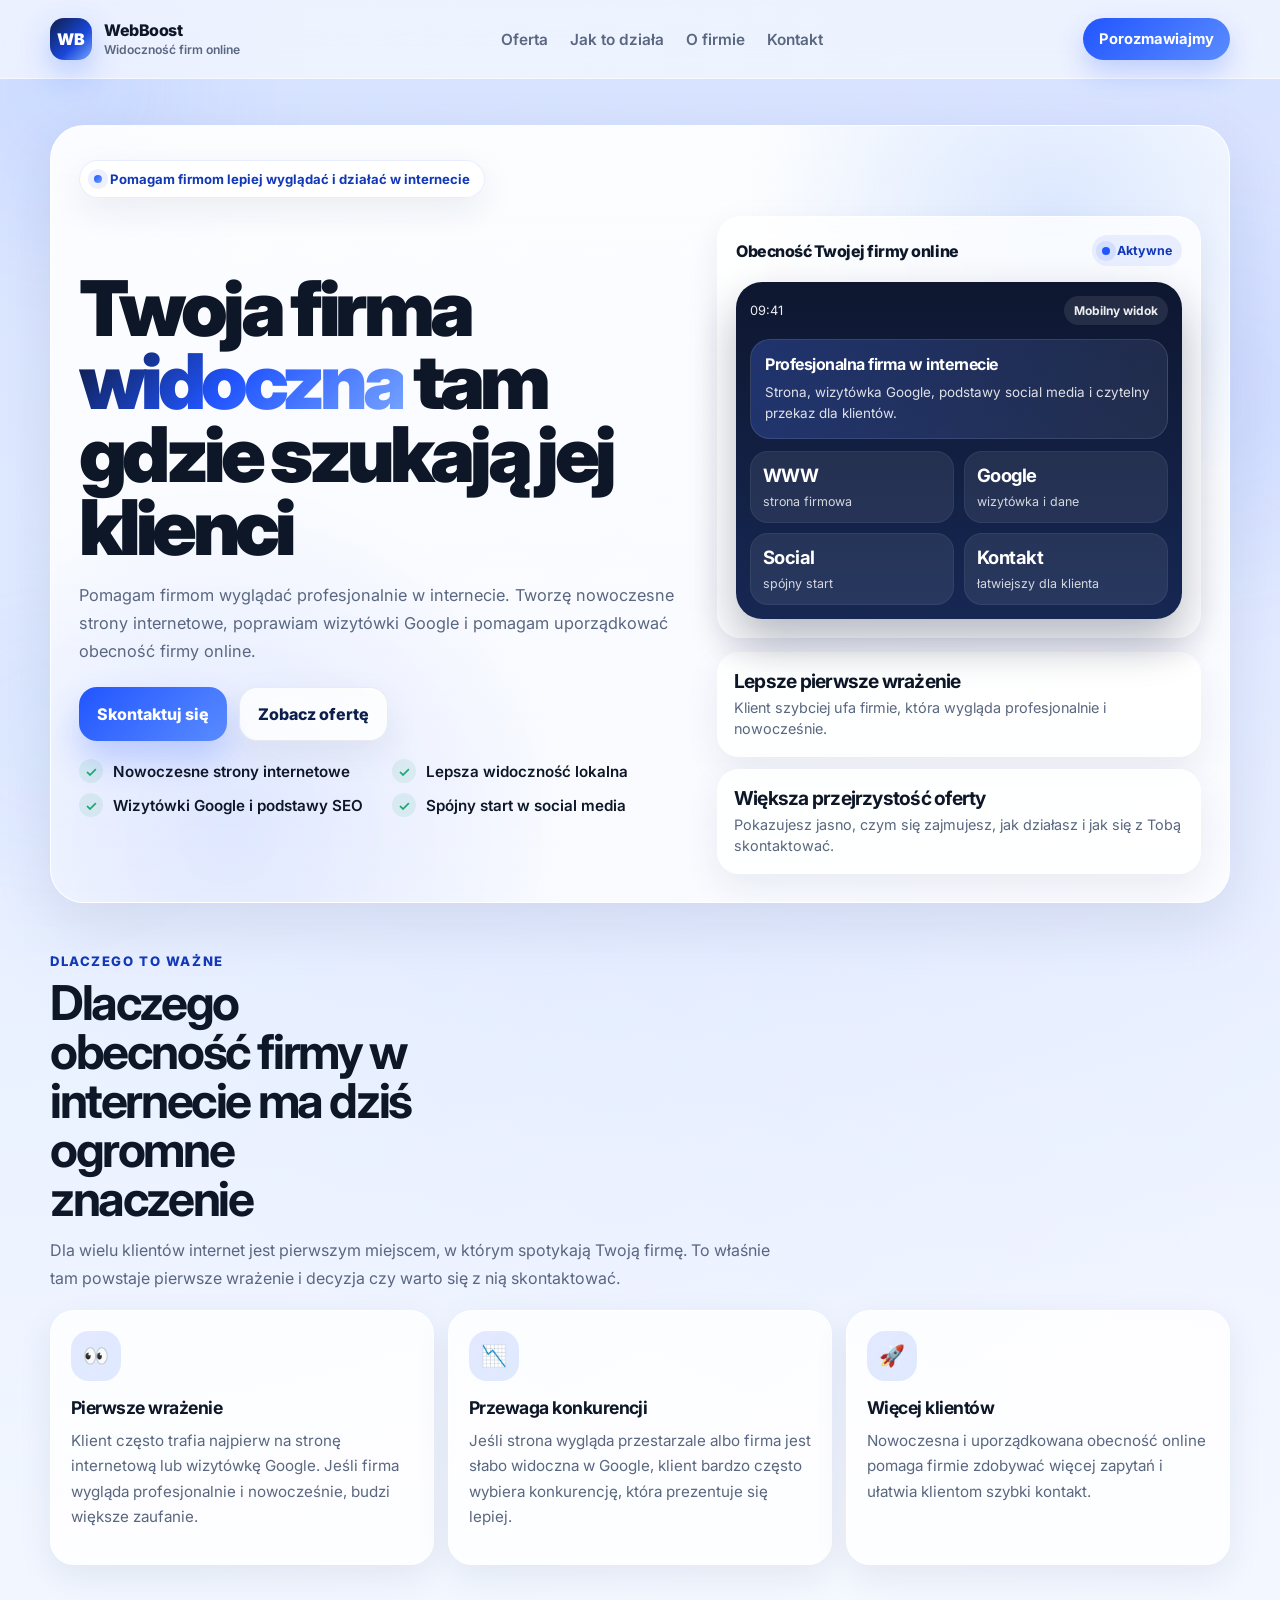
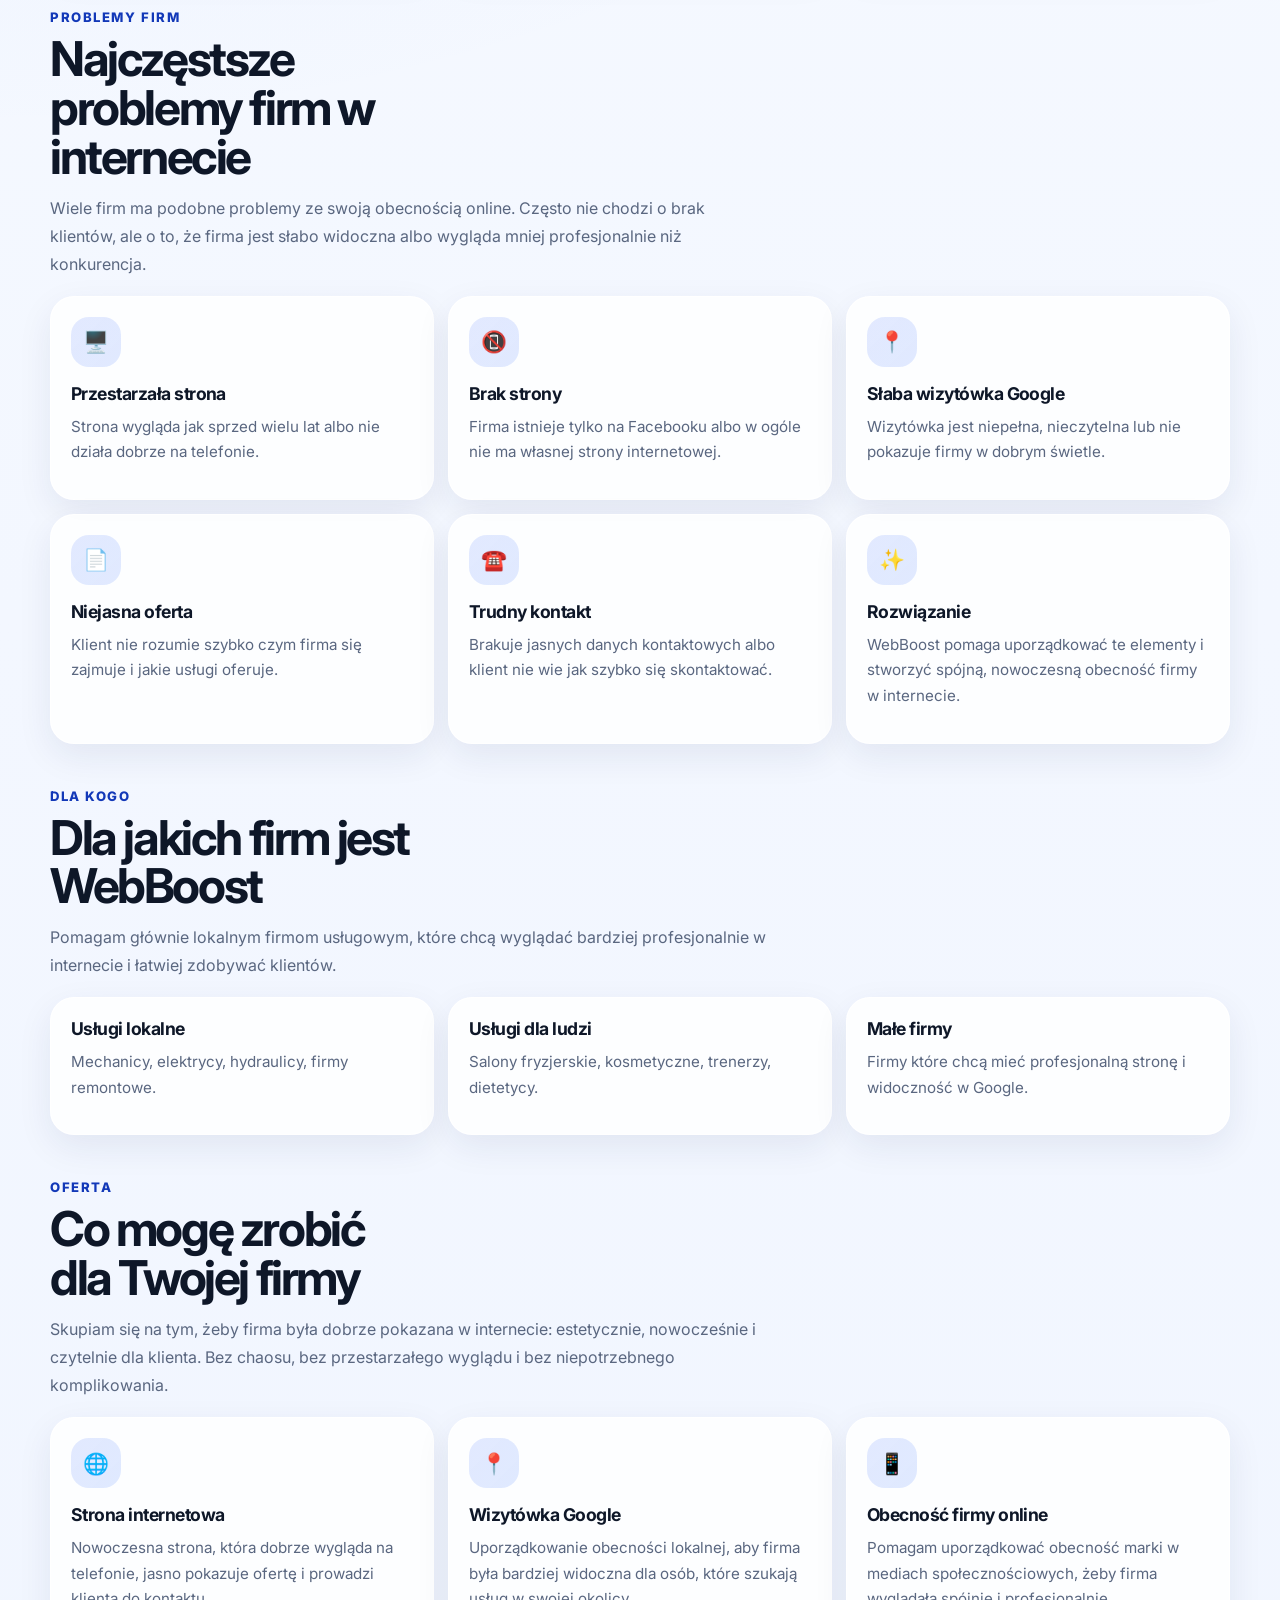
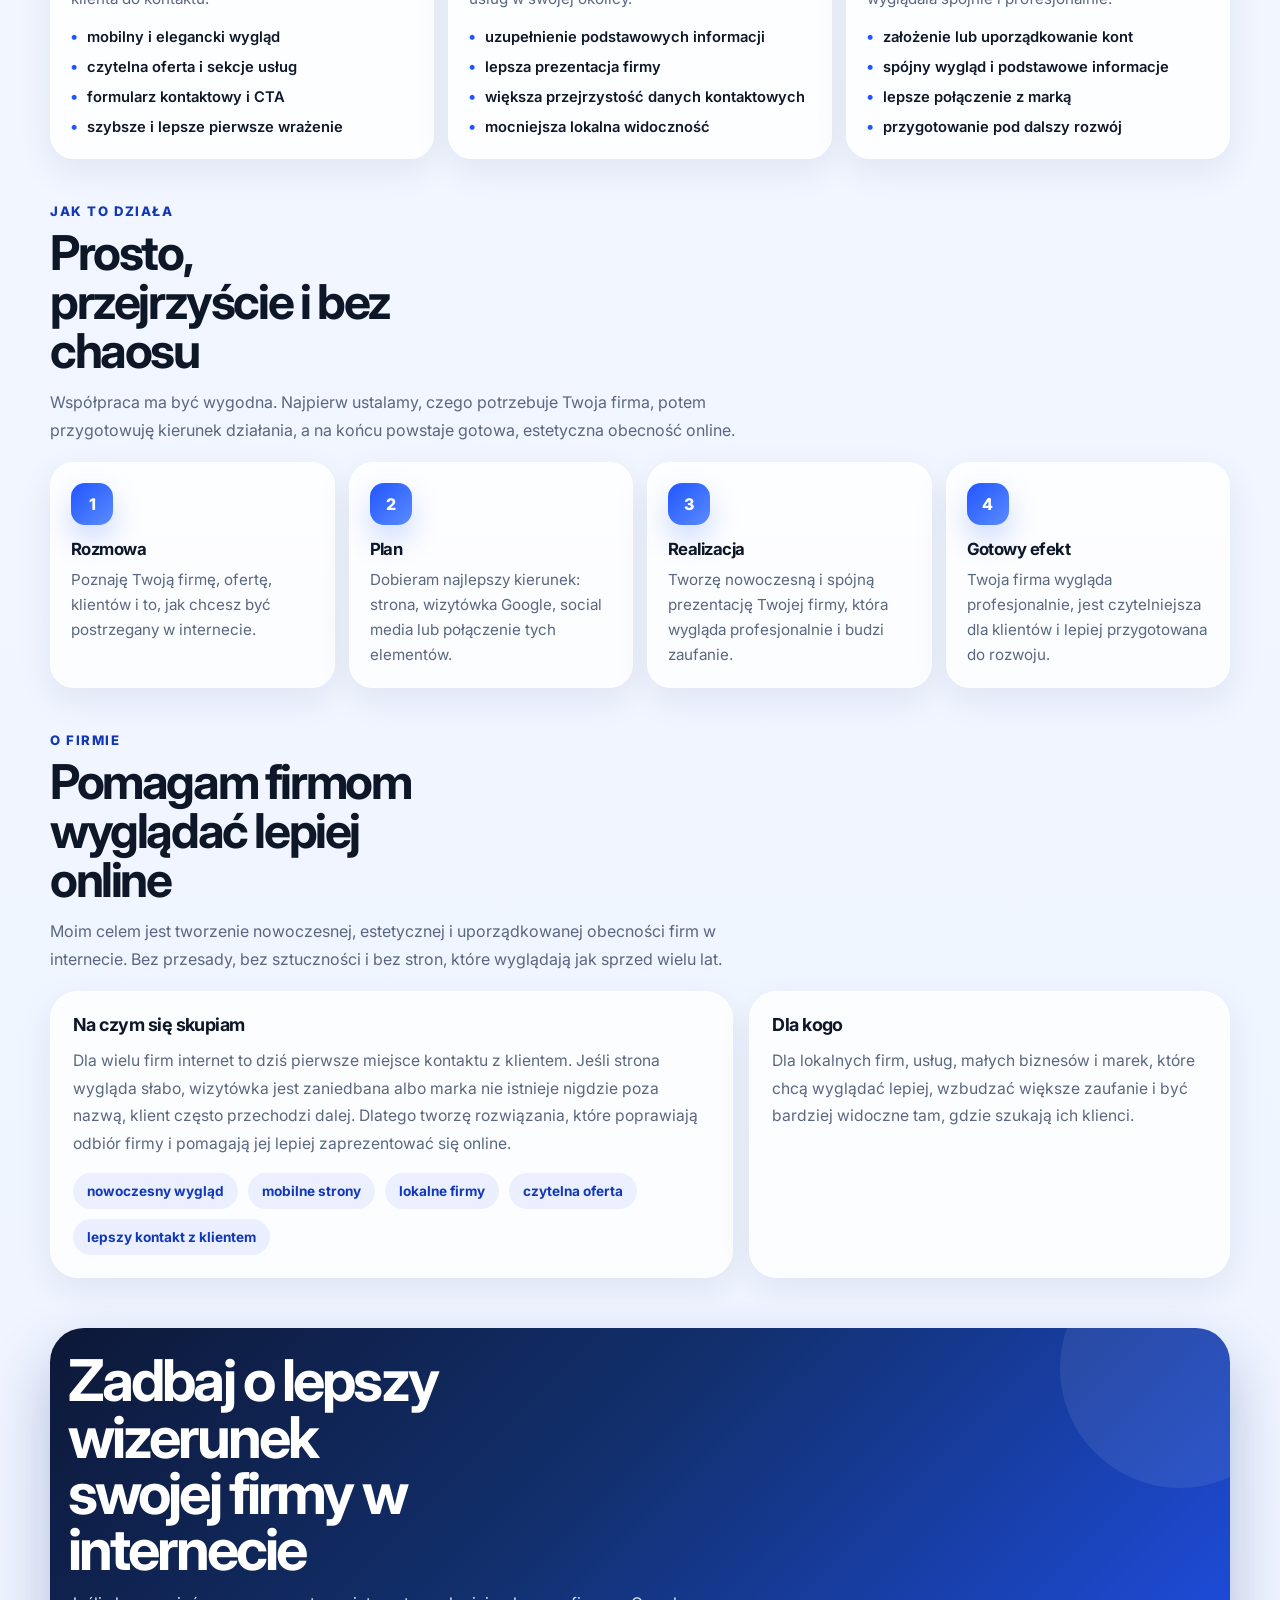
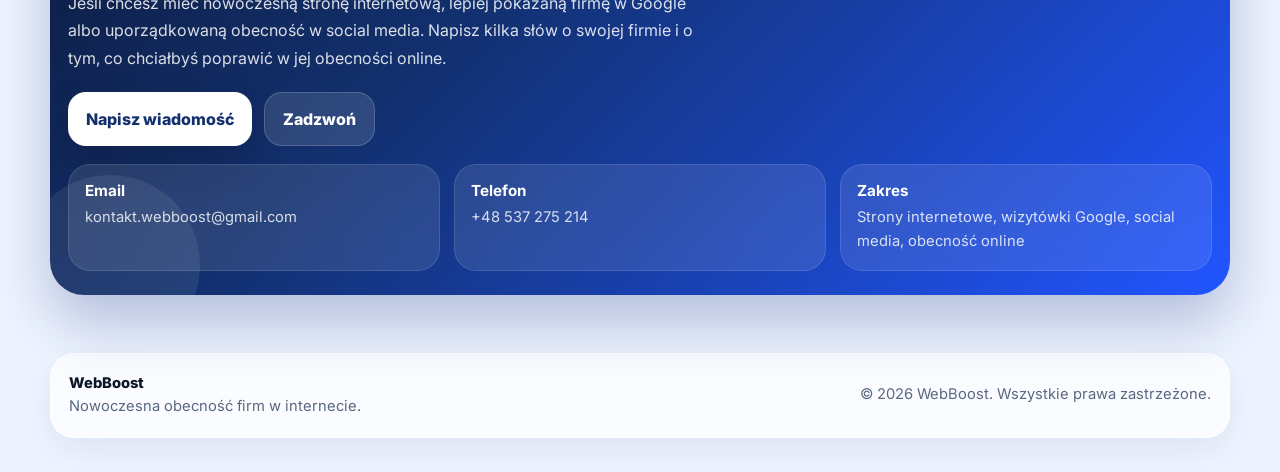
==== commit 45a32b1f: "Update index.html" ====
--- a/index.html
+++ b/index.html
@@ -19,6 +19,7 @@
 <meta property="og:description" content="Strony internetowe, wizytówki Google i obecność firm online.">
 <meta property="og:type" content="website">
 <meta property="og:image" content="preview.jpg">
+	<link rel="icon" type="image/png" href="favicon.png">
   <style>
     :root {
       --bg: #f5f8ff;
@@ -941,7 +942,7 @@
               <h1>
                 Twoja firma
                 <span class="highlight">widoczna</span>
-                tam, gdzie szukają jej klienci
+                tam gdzie szukają jej klienci
               </h1>
 
               <p>
@@ -1135,7 +1136,7 @@
 </section>
 	<section class="section">
 <div class="container">
-<div class="section-header">
+<div class="section-header reveal">
 <div class="section-label">Dla kogo</div>
 <h2>Dla jakich firm jest WebBoost</h2>
 <p>
@@ -1146,17 +1147,17 @@
 
 <div class="services-grid">
 
-<div class="service-card">
+<div class="service-card reveal">
 <h3>Usługi lokalne</h3>
 <p>Mechanicy, elektrycy, hydraulicy, firmy remontowe.</p>
 </div>
 
-<div class="service-card">
+<div class="service-card reveal">
 <h3>Usługi dla ludzi</h3>
 <p>Salony fryzjerskie, kosmetyczne, trenerzy, dietetycy.</p>
 </div>
 
-<div class="service-card">
+<div class="service-card reveal">
 <h3>Małe firmy</h3>
 <p>Firmy które chcą mieć profesjonalną stronę i widoczność w Google.</p>
 </div>
@@ -1326,8 +1327,8 @@
           </p>
 
           <div class="cta-actions">
-            <a href="mailto:twojmail@firma.pl" class="btn btn-primary">Napisz wiadomość</a>
-            <a href="tel:+48123123123" class="btn btn-secondary">Zadzwoń</a>
+            <a href="mailto:kontakt.webboost@gmail.com" class="btn btn-primary">Napisz wiadomość</a>
+            <a href="tel:+48537275214" class="btn btn-secondary">Zadzwoń</a>
           </div>
 
           <div class="contact-grid">
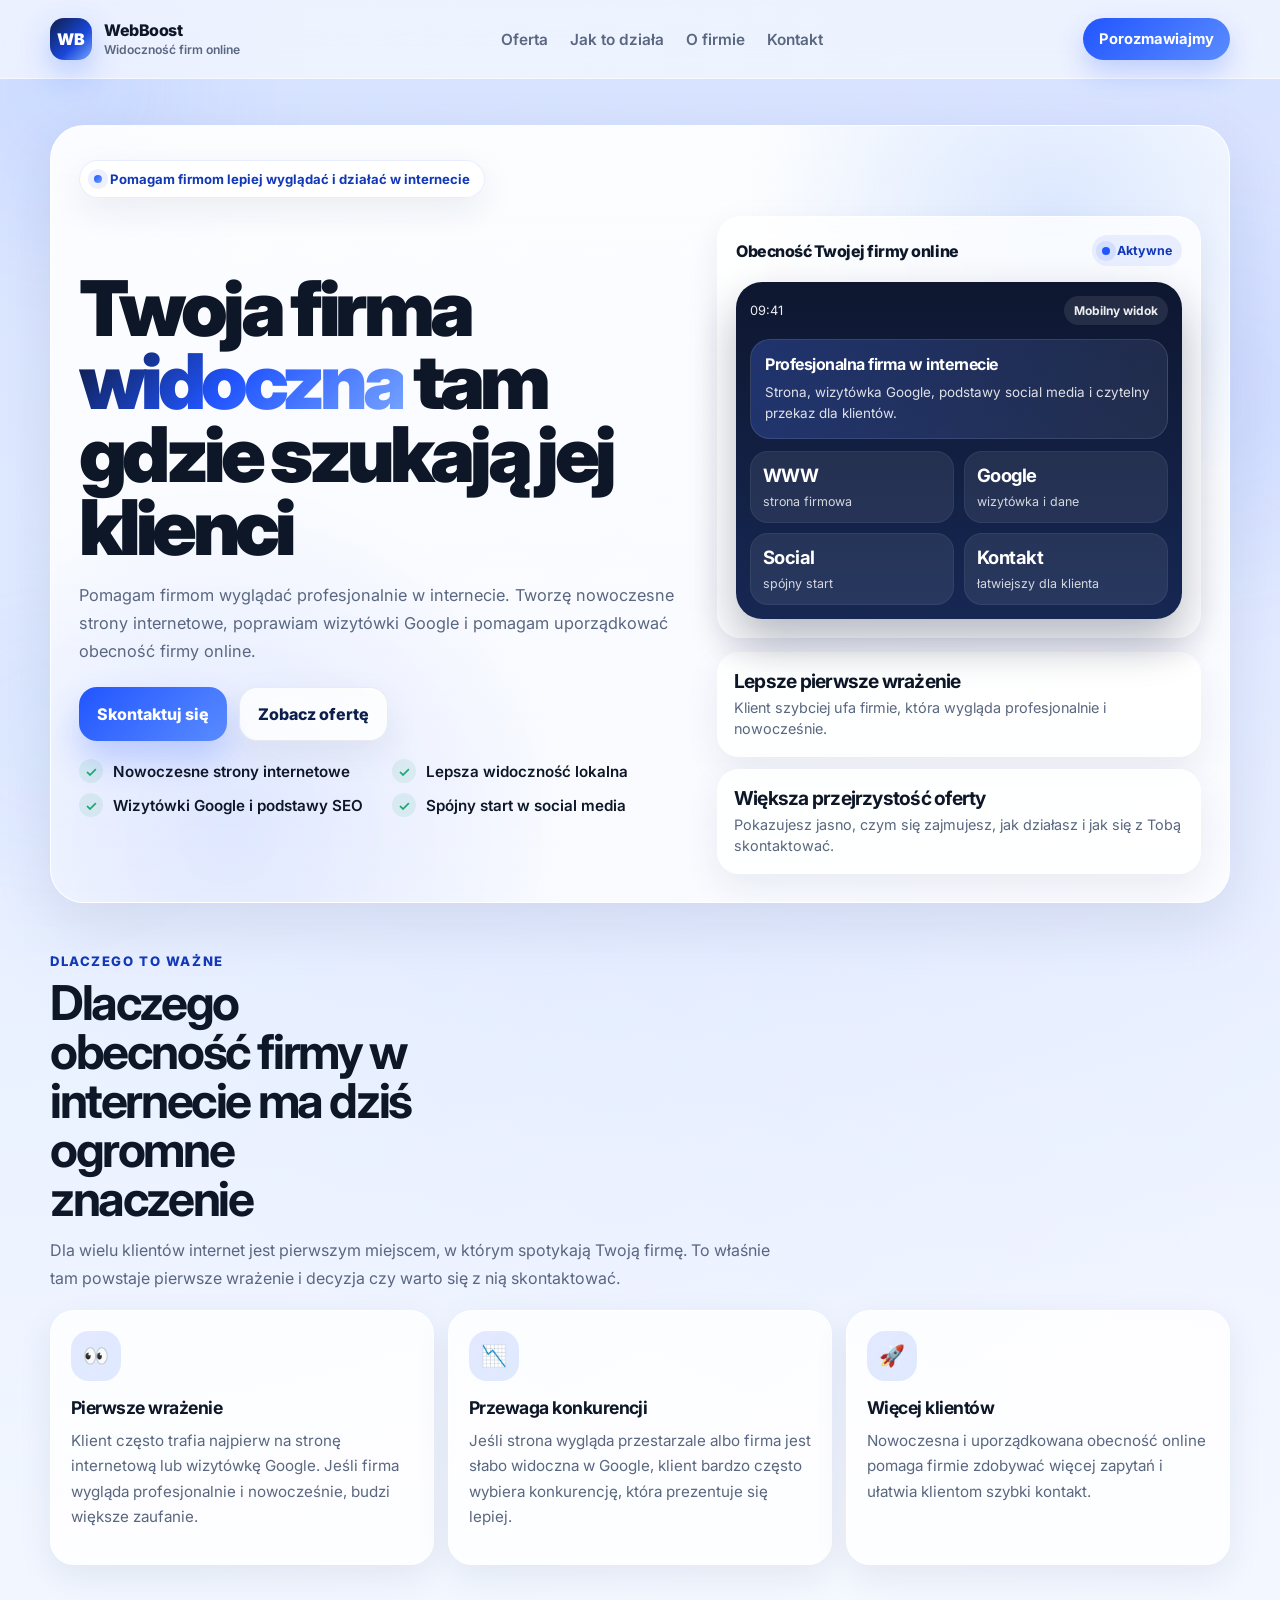
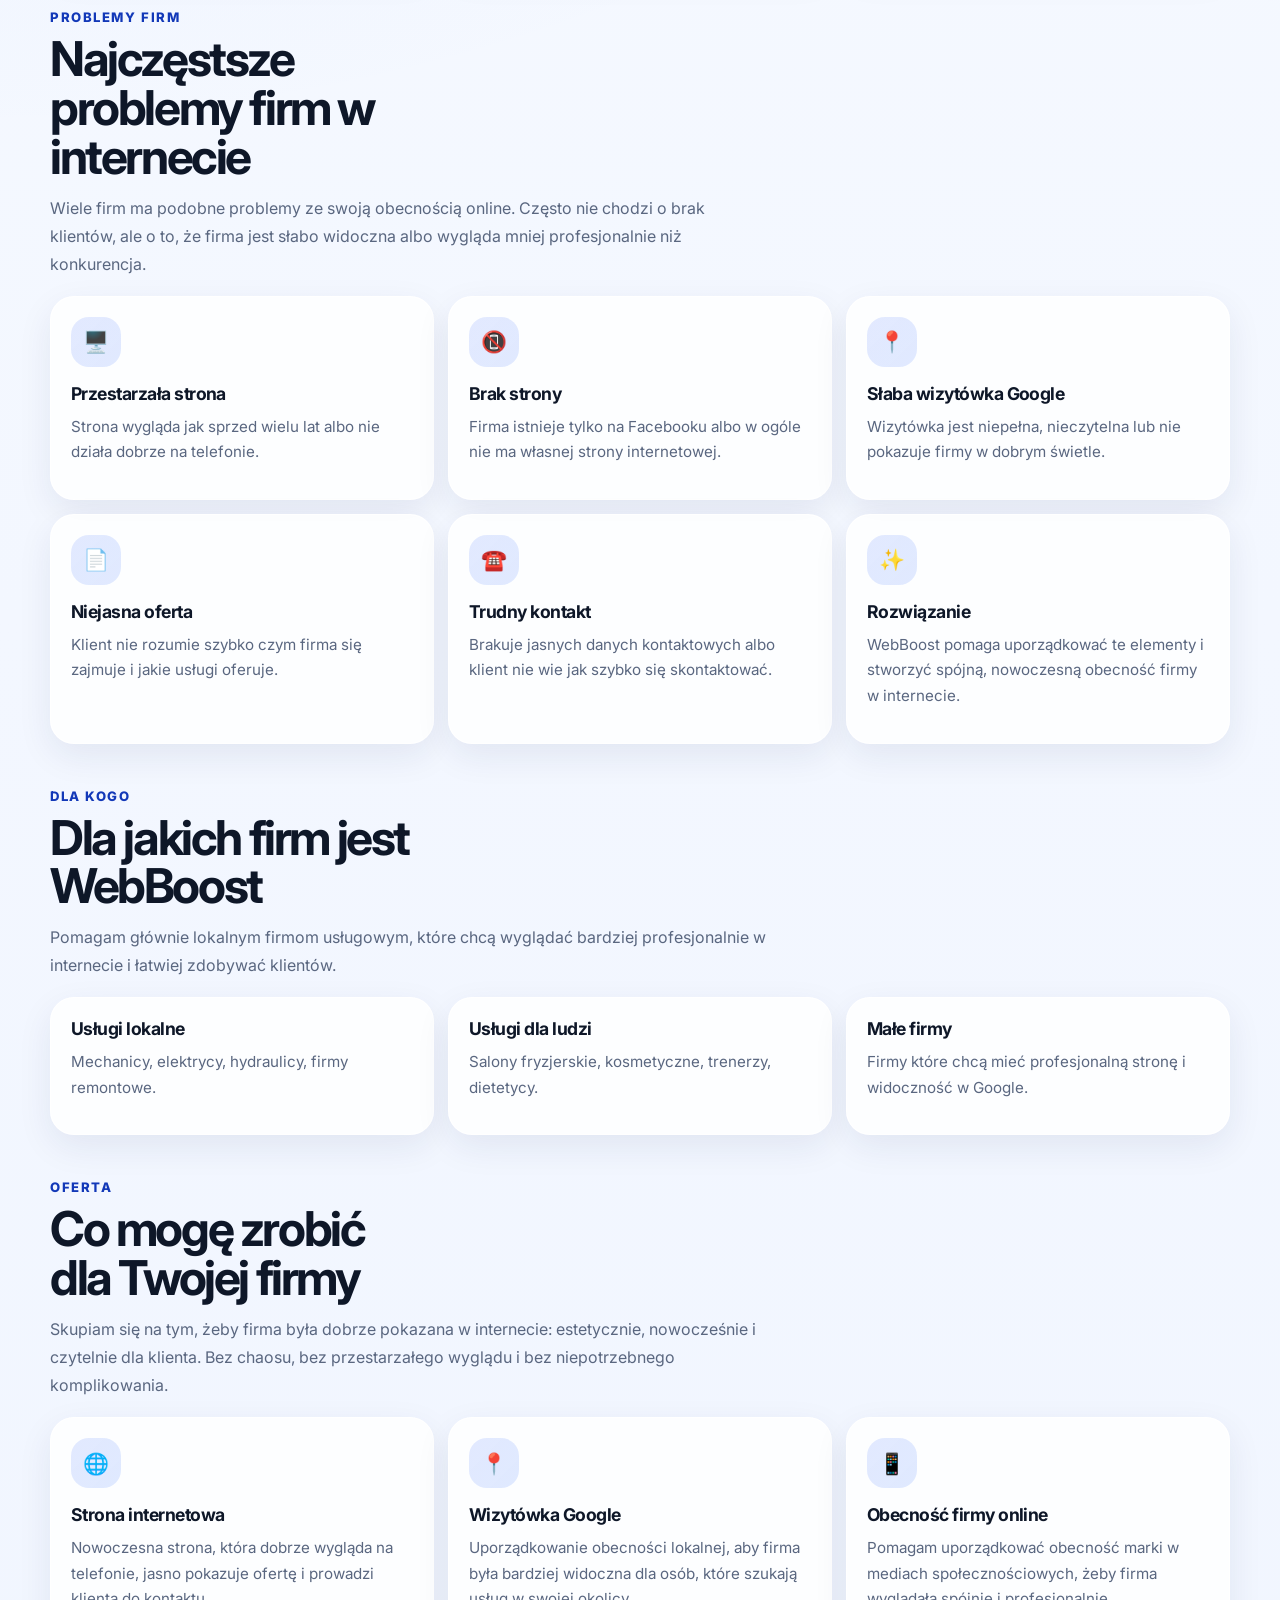
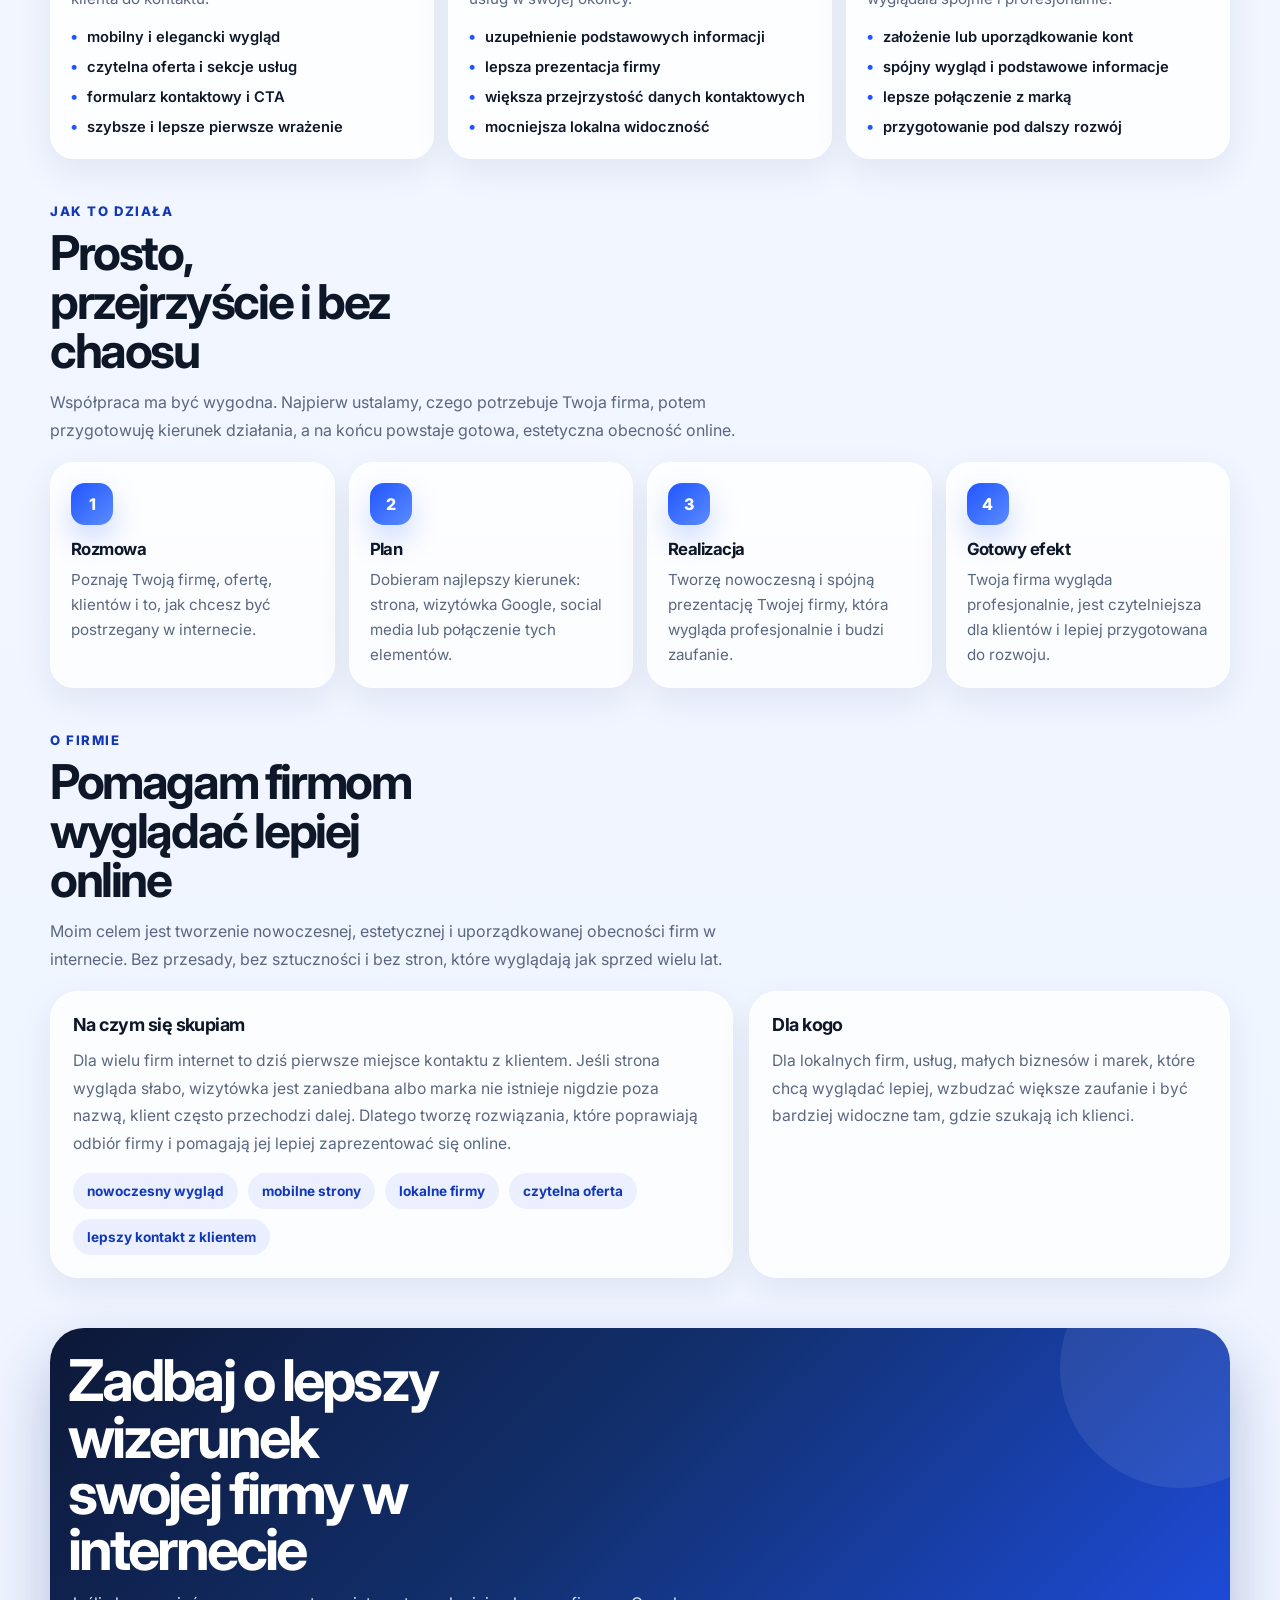
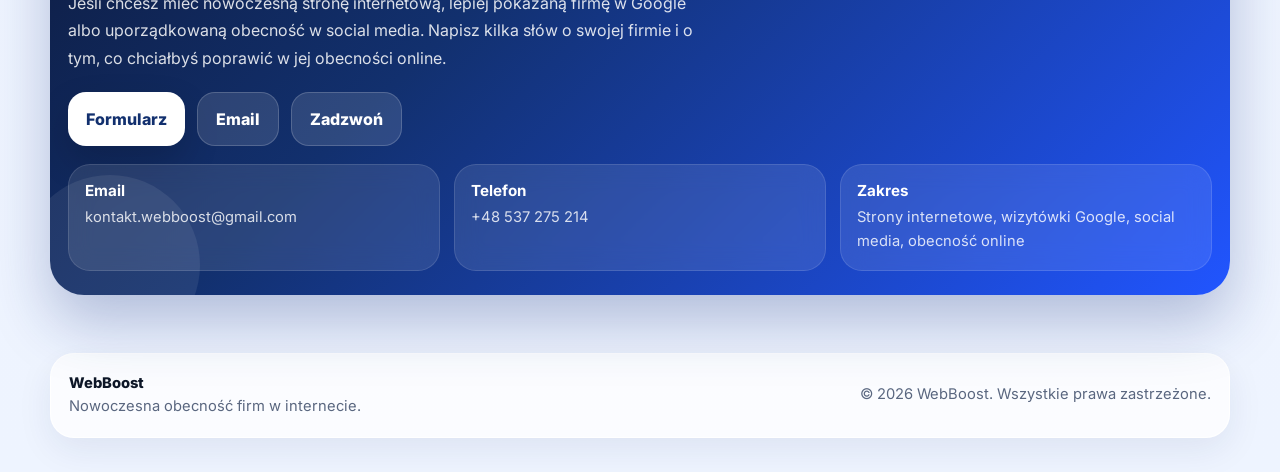
==== commit 7fe4ec1a: "Update index.html" ====
--- a/index.html
+++ b/index.html
@@ -1326,10 +1326,11 @@
 	co chciałbyś poprawić w jej obecności online.
           </p>
 
-          <div class="cta-actions">
-            <a href="mailto:kontakt.webboost@gmail.com" class="btn btn-primary">Napisz wiadomość</a>
-            <a href="tel:+48537275214" class="btn btn-secondary">Zadzwoń</a>
-          </div>
+        <div class="cta-actions">
+  <a href="kontakt.html" class="btn btn-primary">Formularz</a>
+  <a href="mailto:kontakt.webboost@gmail.com" class="btn btn-secondary">Email</a>
+  <a href="tel:+48537275214" class="btn btn-secondary">Zadzwoń</a>
+</div>
 
           <div class="contact-grid">
             <div class="contact-card">
